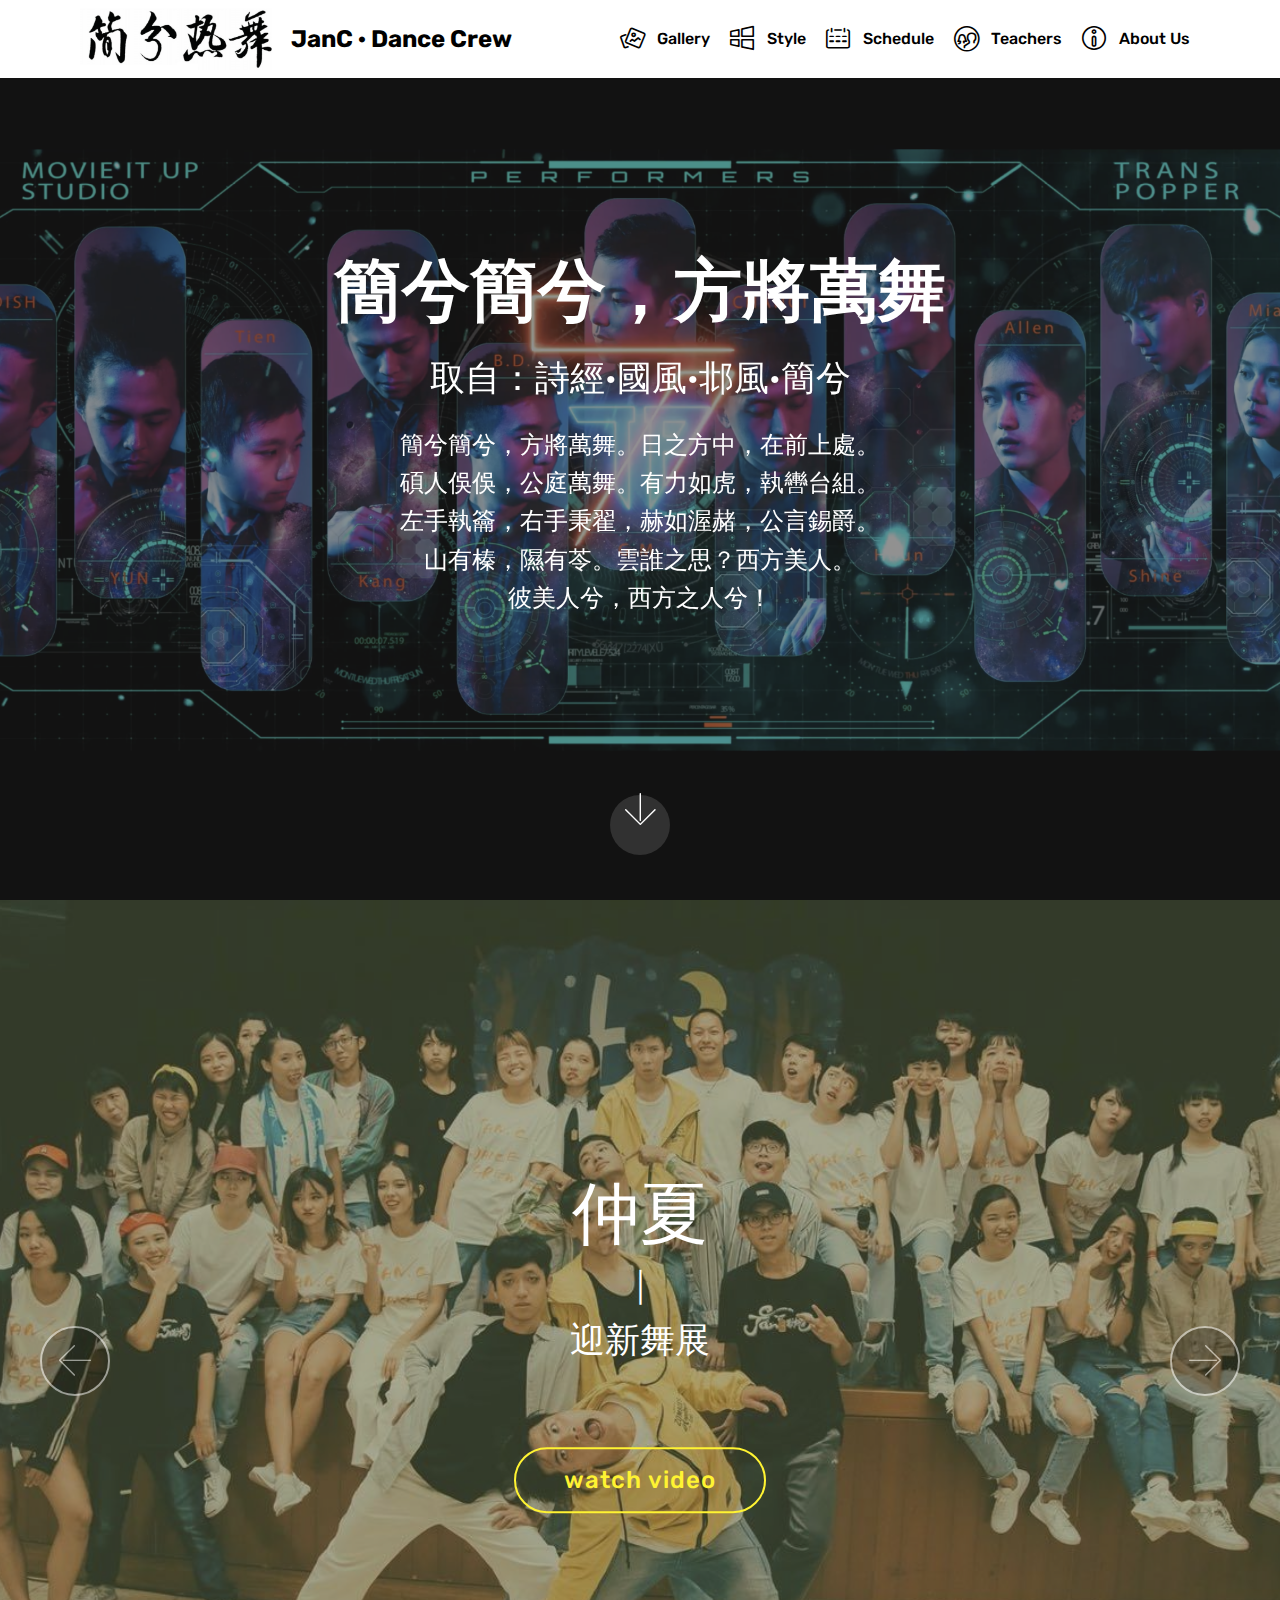
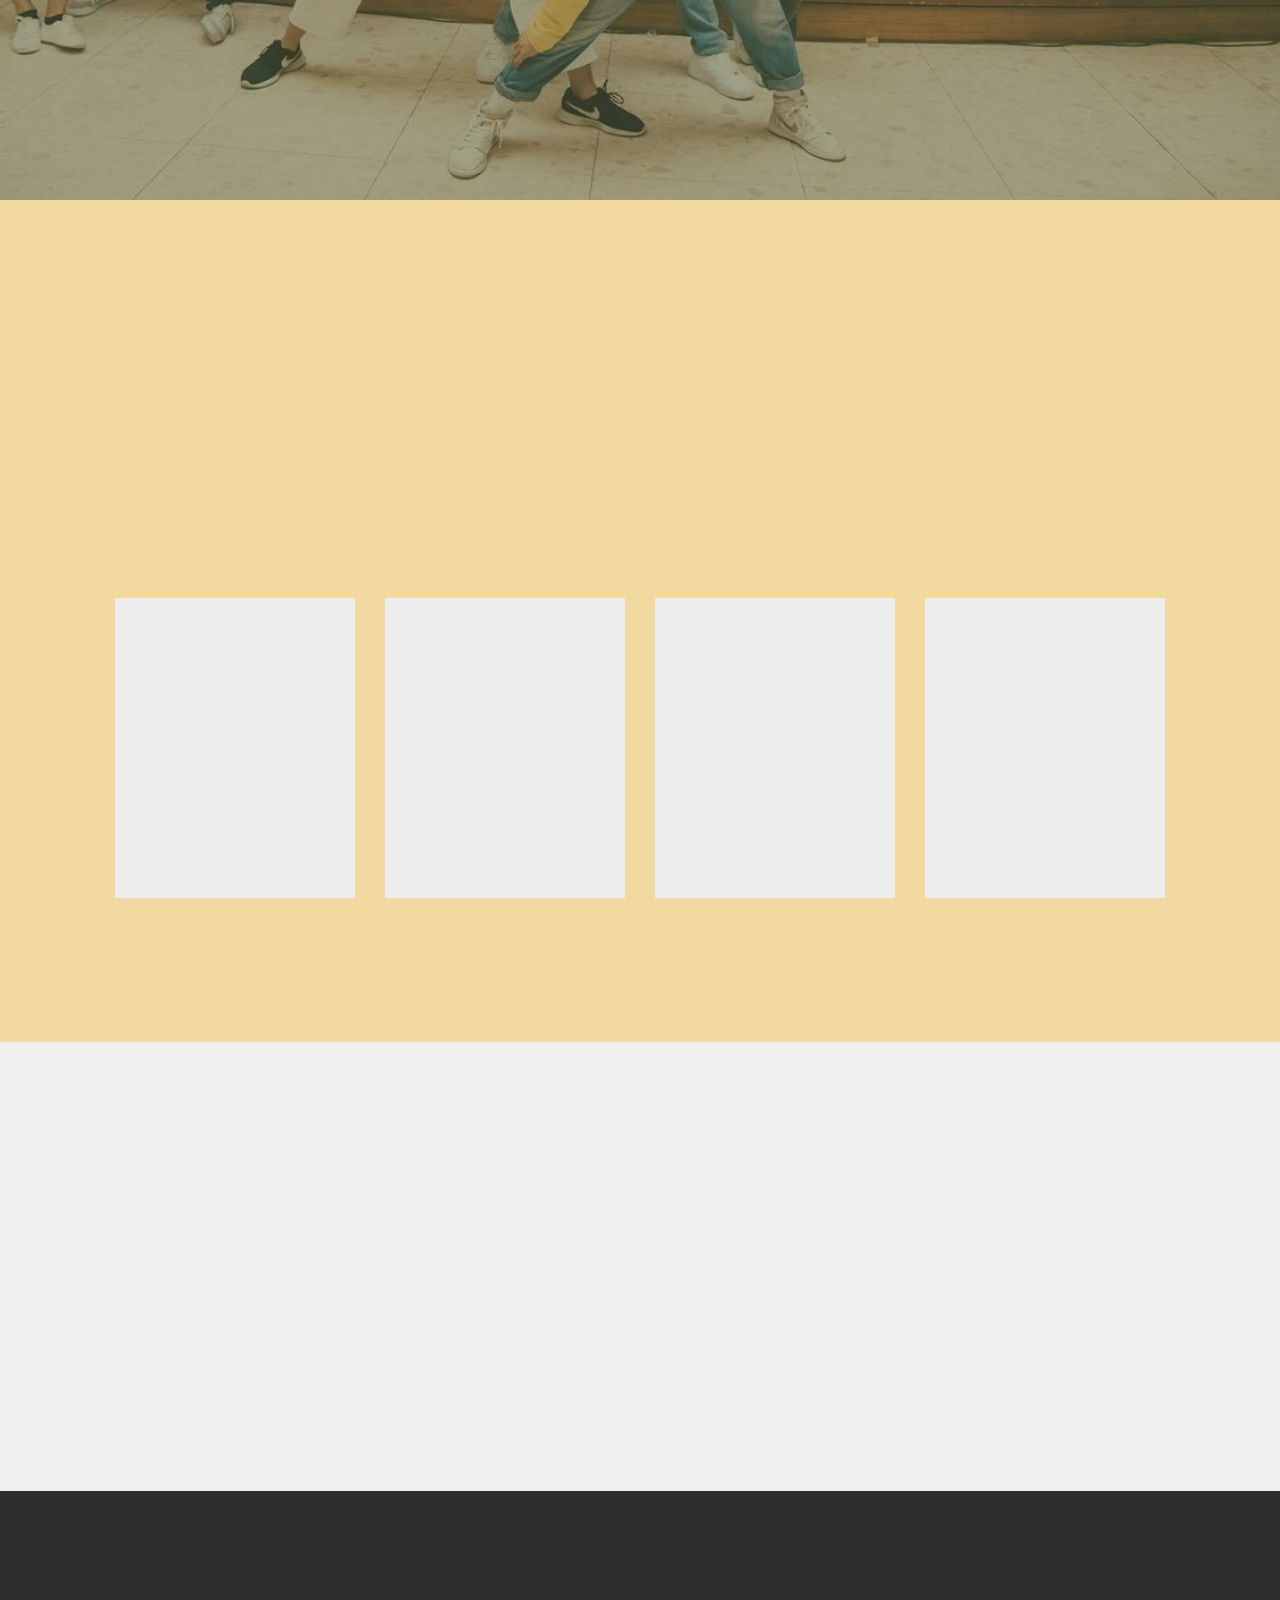
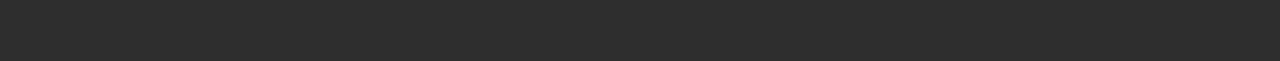
==== index.html @ eeb67216 "first commit" ====
<!DOCTYPE html>
<html >
<head>
  <!-- Site made with Mobirise Website Builder v4.5.4, https://mobirise.com -->
  <meta charset="UTF-8">
  <meta http-equiv="X-UA-Compatible" content="IE=edge">
  <meta name="generator" content="Mobirise v4.5.4, mobirise.com">
  <meta name="viewport" content="width=device-width, initial-scale=1, minimum-scale=1">
  <link rel="shortcut icon" href="assets/images/logo-640x201.png" type="image/x-icon">
  <meta name="description" content="">
  <title>JanC</title>
  <link rel="stylesheet" href="assets/web/assets/mobirise-icons-bold/mobirise-icons-bold.css">
  <link rel="stylesheet" href="assets/web/assets/mobirise-icons/mobirise-icons.css">
  <link rel="stylesheet" href="assets/tether/tether.min.css">
  <link rel="stylesheet" href="assets/bootstrap/css/bootstrap.min.css">
  <link rel="stylesheet" href="assets/bootstrap/css/bootstrap-grid.min.css">
  <link rel="stylesheet" href="assets/bootstrap/css/bootstrap-reboot.min.css">
  <link rel="stylesheet" href="assets/dropdown/css/style.css">
  <link rel="stylesheet" href="assets/animatecss/animate.min.css">
  <link rel="stylesheet" href="assets/socicon/css/styles.css">
  <link rel="stylesheet" href="assets/datatables/data-tables.bootstrap4.min.css">
  <link rel="stylesheet" href="assets/theme/css/style.css">
  <link rel="stylesheet" href="assets/mobirise/css/mbr-additional.css" type="text/css">
  
  
  
</head>
<body>
<section class="menu cid-qGSx9UhL6N" once="menu" id="menu1-h">

    

    <nav class="navbar navbar-expand beta-menu navbar-dropdown align-items-center navbar-fixed-top navbar-toggleable-sm">
        <button class="navbar-toggler navbar-toggler-right" type="button" data-toggle="collapse" data-target="#navbarSupportedContent" aria-controls="navbarSupportedContent" aria-expanded="false" aria-label="Toggle navigation">
            <div class="hamburger">
                <span></span>
                <span></span>
                <span></span>
                <span></span>
            </div>
        </button>
        <div class="menu-logo">
            <div class="navbar-brand">
                <span class="navbar-logo">
                    <a href="#top">
                         <img src="assets/images/logo-640x201.png" alt="Jan.C" title="" style="height: 3.9rem;">
                    </a>
                </span>
                <span class="navbar-caption-wrap"><a class="navbar-caption text-black display-5" href="#top">
                        JanC · Dance Crew<br></a></span>
            </div>
        </div>
        <div class="collapse navbar-collapse" id="navbarSupportedContent">
            <ul class="navbar-nav nav-dropdown nav-right" data-app-modern-menu="true"><li class="nav-item"><a class="nav-link link text-black display-4" href="index.html#slider1-x" aria-expanded="false"><span class="mbrib-image-gallery mbr-iconfont mbr-iconfont-btn"></span>Gallery</a></li><li class="nav-item"><a class="nav-link link text-black display-4" href="index.html#features15-10" aria-expanded="false"><span class="mbrib-windows mbr-iconfont mbr-iconfont-btn"></span>Style</a></li><li class="nav-item"><a class="nav-link link text-black display-4" href="index.html#table1-18" aria-expanded="false"><span class="mbrib-calendar mbr-iconfont mbr-iconfont-btn"></span>Schedule</a></li><li class="nav-item"><a class="nav-link link text-black display-4" href="teachers.html" aria-expanded="false"><span class="mbrib-users mbr-iconfont mbr-iconfont-btn"></span>Teachers</a></li><li class="nav-item"><a class="nav-link link text-black display-4" href="members.html" aria-expanded="false"><span class="mbrib-info mbr-iconfont mbr-iconfont-btn"></span>About Us</a></li></ul>
            
        </div>
    </nav>
</section>

<section class="engine"><a href="https://mobirise.co/g">create your own website for free</a></section><section class="cid-qGSx9UzHxd mbr-fullscreen mbr-parallax-background" id="header2-i">

    

    <div class="mbr-overlay" style="opacity: 0.5; background-color: rgb(35, 35, 35);"></div>

    <div class="container align-center">
        <div class="row justify-content-md-center">
            <div class="mbr-white col-md-10">
                <h1 class="mbr-section-title mbr-bold pb-3 mbr-fonts-style display-1">
                    簡兮簡兮，方將萬舞</h1>
                <h3 class="mbr-section-subtitle align-center mbr-light pb-3 mbr-fonts-style display-2">
                    取自：詩經·國風·邶風·簡兮
                </h3>
                <p class="mbr-text pb-3 mbr-fonts-style display-5">簡兮簡兮，方將萬舞。日之方中，在前上處。<br>碩人俁俁，公庭萬舞。有力如虎，執轡台組。<br>左手執籥，右手秉翟，赫如渥赭，公言錫爵。<br>山有榛，隰有苓。雲誰之思？西方美人。<br>彼美人兮，西方之人兮！<br></p>
                
            </div>
        </div>
    </div>
    <div class="mbr-arrow hidden-sm-down" aria-hidden="true">
        <a href="#next">
            <i class="mbri-down mbr-iconfont"></i>
        </a>
    </div>
</section>

<section class="carousel slide cid-qGSXh6cjdu" data-interval="false" id="slider1-x">

    

    <div class="full-screen"><div class="mbr-slider slide carousel" data-pause="true" data-keyboard="false" data-ride="carousel" data-interval="3000"><div class="carousel-inner" role="listbox"><div class="carousel-item slider-fullscreen-image active" data-bg-video-slide="false" style="background-image: url(assets/images/a-1334x794.jpg);"><div class="container container-slide"><div class="image_wrapper"><div class="mbr-overlay" style="opacity: 0.5; background-color: rgb(98, 95, 50);"></div><img src="assets/images/a-1334x794.jpg"><div class="carousel-caption justify-content-center"><div class="col-10 align-center"><h2 class="mbr-fonts-style display-1">仲夏<br></h2><p class="lead mbr-text mbr-fonts-style display-2">｜<br>迎新舞展<br><br></p><div class="mbr-section-btn" buttons="0"> <a class="btn  display-5 btn-success-outline" href="https://www.youtube.com/playlist?list=PLsWmPmrEQpia4DBI9VzVjiBJzMKwtM0xI" target="_blank">watch video</a> </div></div></div></div></div></div><div class="carousel-item slider-fullscreen-image" data-bg-video-slide="false" style="background-image: url(assets/images/b-2000x796.jpg);"><div class="container container-slide"><div class="image_wrapper"><div class="mbr-overlay" style="opacity: 0.5; background-color: rgb(98, 95, 50);"></div><img src="assets/images/b-2000x796.jpg"><div class="carousel-caption justify-content-center"><div class="col-10 align-center"><h2 class="mbr-fonts-style display-1">憶</h2><p class="lead mbr-text mbr-fonts-style display-2">｜<br>小型成發<br><br></p><div class="mbr-section-btn" buttons="0"> <a class="btn  display-5 btn-success-outline" href="https://www.youtube.com/playlist?list=PLsWmPmrEQpiZvwTFObrnfaI5uA8JgdFsV" target="_blank">watch video</a> </div></div></div></div></div></div><div class="carousel-item slider-fullscreen-image" data-bg-video-slide="false" style="background-image: url(assets/images/c-2000x886.jpg);"><div class="container container-slide"><div class="image_wrapper"><div class="mbr-overlay" style="opacity: 0.5; background-color: rgb(98, 95, 50);"></div><img src="assets/images/c-2000x886.jpg"><div class="carousel-caption justify-content-center"><div class="col-10 align-center"><h2 class="mbr-fonts-style display-1">兮臘神話</h2><p class="lead mbr-text mbr-fonts-style display-2">｜<br>大型成發<br><br></p><div class="mbr-section-btn" buttons="0"> <a class="btn  display-5 btn-success-outline" href="https://www.youtube.com/playlist?list=PLsWmPmrEQpiZ-5MeBlVZNm7ZWQtAkeoK6" target="_blank">watch video</a> </div></div></div></div></div></div><div class="carousel-item slider-fullscreen-image" data-bg-video-slide="false" style="background-image: url(assets/images/d-2-1478x1108.jpg);"><div class="container container-slide"><div class="image_wrapper"><div class="mbr-overlay" style="opacity: 0.5; background-color: rgb(98, 95, 50);"></div><img src="assets/images/d-2-1478x1108.jpg"><div class="carousel-caption justify-content-center"><div class="col-10 align-center"><h2 class="mbr-fonts-style display-1"><em>College High</em></h2><p class="lead mbr-text mbr-fonts-style display-2">｜<br>hiphop<br><br></p><div class="mbr-section-btn" buttons="0"> <a class="btn  display-5 btn-success-outline" href="https://www.youtube.com/watch?v=GiOZxPEuL0E&feature=youtu.be" target="_blank">watch video</a> </div></div></div></div></div></div><div class="carousel-item slider-fullscreen-image" data-bg-video-slide="false" style="background-image: url(assets/images/e-2000x1500.jpg);"><div class="container container-slide"><div class="image_wrapper"><div class="mbr-overlay" style="opacity: 0.5; background-color: rgb(98, 95, 50);"></div><img src="assets/images/e-2000x1500.jpg"><div class="carousel-caption justify-content-center"><div class="col-10 align-center"><h2 class="mbr-fonts-style display-1"><em>＄traight</em><br><em>To The Top</em><br></h2><p class="lead mbr-text mbr-fonts-style display-2">｜<br>北區舞展<br><br></p><div class="mbr-section-btn" buttons="0"> <a class="btn  display-5 btn-success-outline" href="https://www.youtube.com/watch?v=rG9kTJcau0E&feature=youtu.be" target="_blank">watch video</a> </div></div></div></div></div></div></div><a data-app-prevent-settings="" class="carousel-control carousel-control-prev" role="button" data-slide="prev" href="#slider1-x"><span aria-hidden="true" class="mbri-left mbr-iconfont"></span><span class="sr-only">Previous</span></a><a data-app-prevent-settings="" class="carousel-control carousel-control-next" role="button" data-slide="next" href="#slider1-x"><span aria-hidden="true" class="mbri-right mbr-iconfont"></span><span class="sr-only">Next</span></a></div></div>

</section>

<section class="features15 cid-qGTeocFWsY" id="features15-10">

    

    
    <div class="container">
        <h2 class="mbr-section-title pb-3 align-center mbr-fonts-style display-2">
            舞蹈風格
        </h2>
        <h3 class="mbr-section-subtitle display-5 align-center mbr-fonts-style">
            簡兮熱舞社包含四種不同的舞風，分別是嘻哈(HIPHOP)、拉金(LOCKING)、爵士(JAZZ)、趴拼(POPPING)
        <div><br></div><div>多 &nbsp;&nbsp;&nbsp;&nbsp;       元&nbsp;&nbsp;&nbsp;&nbsp;        舞&nbsp;&nbsp;&nbsp;&nbsp;        風&nbsp;&nbsp;&nbsp;&nbsp;        · &nbsp;&nbsp;&nbsp;&nbsp;       任&nbsp;&nbsp;&nbsp;&nbsp;        君 &nbsp;&nbsp;&nbsp;&nbsp;       挑&nbsp;&nbsp;&nbsp;&nbsp;        選</div><div><br></div><div>不管有沒有學過舞，有沒有基礎，或是想認識更多不同的人，簡兮熱舞社都歡迎你的加入。</div></h3>

        <div class="media-container-row container pt-5 mt-2">

            <div class="col-12 col-md-6 mb-4 col-lg-3">
                <div class="card flip-card p-5 align-center">
                    <div class="card-front card_cont">
                        <img src="assets/images/img-6752-2048x1152.jpg" alt="Mobirise" title="">
                    </div>
                    <div class="card_back card_cont">
                        <h4 class="card-title display-5 py-2 mbr-fonts-style"><br><br>HIPHOP</h4>
                        <p class="mbr-text mbr-fonts-style display-7"><br><a href="teachers.html#features11-1t" target="_blank" class="text-success">指導老師：小Ｐ 游政儒</a></p>
                    </div>
                </div>
            </div>

            <div class="col-12 col-md-6 mb-4 col-lg-3">
                
                <div class="card flip-card p-5 align-center">
                    <div class="card-front card_cont">
                        <img src="assets/images/img-6746-2048x1152.jpg" alt="Mobirise" title="">
                    </div>
                    <div class="card_back card_cont">
                        <h4 class="card-title py-2 mbr-fonts-style display-5"><br><br>LOCKING</h4>
                        <p class="mbr-text mbr-fonts-style display-7">
                            <br><a href="teachers.html#features11-1u" target="_blank" class="text-success">指導老師：卡布 李易俊</a></p>
                    </div>
                </div>
            </div>
            
            <div class="col-12 col-md-6 mb-4 col-lg-3">
                <div class="card flip-card p-5 align-center">
                    <div class="card-front card_cont">
                        <img src="assets/images/img-6749-2048x1152.jpg" alt="Mobirise" title="">
                    </div>
                    <div class="card_back card_cont">
                        <h4 class="card-title py-2 mbr-fonts-style display-5">
                            <br><br>JAZZ</h4>
                        <p class="mbr-text mbr-fonts-style display-7">
                            <br><a href="teachers.html#features11-1v" target="_blank" class="text-success">指導老師：小桃 Angie</a></p>
                    </div>
                </div> 
            </div>

            <div class="col-12 col-md-6 mb-4 col-lg-3">
                <div class="card flip-card p-5 align-center">
                    <div class="card-front card_cont">
                        <img src="assets/images/img-6750-2048x1152.jpg" alt="Mobirise" title="">
                    </div>
                    <div class="card_back card_cont">
                        <h4 class="card-title py-2 mbr-fonts-style display-5">
                            <br><br>POPPING</h4>
                        <p class="mbr-text mbr-fonts-style display-7"><br><a href="teachers.html#features11-1w" target="_blank" class="text-success">指導老師：ED 田一德</a></p>
                    </div>
                </div> 
            </div>
        </div>
</div></section>

<section class="section-table cid-qGTrBnm9Y8" id="table1-18">

  
  
  <div class="container container-table">
      <h2 class="mbr-section-title mbr-fonts-style align-center pb-3 display-2">團練時間</h2>
      
      <div class="table-wrapper">
        <div class="container">
          
        </div>

        <div class="container scroll">
          <table class="table" cellspacing="0">
            <thead>
              <tr class="table-heads ">
                  
                  
                  
                  
              <th class="head-item mbr-fonts-style display-7"></th><th class="head-item mbr-fonts-style display-7">
                      MON</th><th class="head-item mbr-fonts-style display-7">
                      TUE</th><th class="head-item mbr-fonts-style display-7">
                      WED</th><th class="head-item mbr-fonts-style display-7">THU</th><th class="head-item mbr-fonts-style display-7">
                      FRI</th></tr>
            </thead>

            <tbody>
              
              
              
              
            <tr> 
                
                
                
                
              <td class="body-item mbr-fonts-style display-7">12:10~13:20</td><td class="body-item mbr-fonts-style display-7">基礎律動</td><td class="body-item mbr-fonts-style display-7"></td><td class="body-item mbr-fonts-style display-7"></td><td class="body-item mbr-fonts-style display-7"></td><td class="body-item mbr-fonts-style display-7"></td></tr><tr>
                
                
                
                
              <td class="body-item mbr-fonts-style display-7">15:35~17:20</td><td class="body-item mbr-fonts-style display-7"></td><td class="body-item mbr-fonts-style display-7">Popping , Hiphop</td><td class="body-item mbr-fonts-style display-7"></td><td class="body-item mbr-fonts-style display-7"></td><td class="body-item mbr-fonts-style display-7"></td></tr><tr>
                
                
                
                
              <td class="body-item mbr-fonts-style display-7">18:00~22:00</td><td class="body-item mbr-fonts-style display-7">Jazz , Popping , Locking</td><td class="body-item mbr-fonts-style display-7"></td><td class="body-item mbr-fonts-style display-7">Hiphop</td><td class="body-item mbr-fonts-style display-7">Jazz</td><td class="body-item mbr-fonts-style display-7">Locking</td></tr></tbody>
          </table>
        </div>
        <div class="container table-info-container">
          
        </div>
      </div>
    </div>
</section>

<section once="" class="cid-qGUcOMaCti" id="footer7-21">

    

    

    <div class="container">
        <div class="media-container-row align-center mbr-white">
            <div class="row row-links">
                <ul class="foot-menu">
                    
                    
                    
                    
                    
                <li class="foot-menu-item mbr-fonts-style display-7">
                        <a class="text-white mbr-bold" href="members.html">About us</a>
                    </li><li class="foot-menu-item mbr-fonts-style display-7"><a class="text-white mbr-bold" href="teachers.html">Teachers</a></li></ul>
            </div>
            <div class="row social-row">
                <div class="social-list align-right pb-2">
                    
                    
                    
                    
                    
                    
                <div class="soc-item">
                        <a href="https://www.facebook.com/ntuejanc/" target="_blank">
                            <span class="mbr-iconfont mbr-iconfont-social socicon-facebook socicon"></span>
                        </a>
                    </div><div class="soc-item">
                        <a href="https://www.youtube.com/channel/UCv-OaPaWHmsYufA6VuzlxNg" target="_blank">
                            <span class="mbr-iconfont mbr-iconfont-social socicon-youtube socicon"></span>
                        </a>
                    </div><div class="soc-item">
                        <a href="https://www.instagram.com/explore/tags/簡兮/" target="_blank">
                            <span class="mbr-iconfont mbr-iconfont-social socicon-instagram socicon"></span>
                        </a>
                    </div></div>
            </div>
            <div class="row row-copirayt">
                <p class="mbr-text mb-0 mbr-fonts-style mbr-white align-center display-7">
                    © Copyright 2018 JanC · Dance Crew - All Rights Reserved
                </p>
            </div>
        </div>
    </div>
</section>


  <script src="assets/web/assets/jquery/jquery.min.js"></script>
  <script src="assets/popper/popper.min.js"></script>
  <script src="assets/tether/tether.min.js"></script>
  <script src="assets/bootstrap/js/bootstrap.min.js"></script>
  <script src="assets/dropdown/js/script.min.js"></script>
  <script src="assets/touchswipe/jquery.touch-swipe.min.js"></script>
  <script src="assets/viewportchecker/jquery.viewportchecker.js"></script>
  <script src="assets/ytplayer/jquery.mb.ytplayer.min.js"></script>
  <script src="assets/vimeoplayer/jquery.mb.vimeo_player.js"></script>
  <script src="assets/smoothscroll/smooth-scroll.js"></script>
  <script src="assets/bootstrapcarouselswipe/bootstrap-carousel-swipe.js"></script>
  <script src="assets/mbr-flip-card/mbr-flip-card.js"></script>
  <script src="assets/datatables/jquery.data-tables.min.js"></script>
  <script src="assets/datatables/data-tables.bootstrap4.min.js"></script>
  <script src="assets/parallax/jarallax.min.js"></script>
  <script src="assets/theme/js/script.js"></script>
  <script src="assets/slidervideo/script.js"></script>
  
  
  <input name="animation" type="hidden">
  </body>
</html>
---- assets/web/assets/mobirise-icons-bold/mobirise-icons-bold.css ----
@font-face {
  font-family: 'mobirise-icons-bold';
  src:  url('mobirise-icons-bold.eot?m1l4yr');
  src:  url('mobirise-icons-bold.eot?m1l4yr#iefix') format('embedded-opentype'),
    url('mobirise-icons-bold.ttf?m1l4yr') format('truetype'),
    url('mobirise-icons-bold.woff?m1l4yr') format('woff'),
    url('mobirise-icons-bold.svg?m1l4yr#mobirise-icons-bold') format('svg');
  font-weight: normal;
  font-style: normal;
}

[class^="mbrib-"], [class*="mbrib-"] {
  /* use !important to prevent issues with browser extensions that change fonts */
  font-family: 'mobirise-icons-bold' !important;
  speak: none;
  font-style: normal;
  font-weight: normal;
  font-variant: normal;
  text-transform: none;
  line-height: 1;

  /* Better Font Rendering =========== */
  -webkit-font-smoothing: antialiased;
  -moz-osx-font-smoothing: grayscale;
}

.mbrib-add-submenu:before {
  content: "\e900";
}
.mbrib-alert:before {
  content: "\e901";
}
.mbrib-align-center:before {
  content: "\e902";
}
.mbrib-align-justify:before {
  content: "\e903";
}
.mbrib-align-left:before {
  content: "\e904";
}
.mbrib-align-right:before {
  content: "\e905";
}
.mbrib-android:before {
  content: "\e906";
}
.mbrib-apple:before {
  content: "\e907";
}
.mbrib-arrow-down:before {
  content: "\e908";
}
.mbrib-arrow-next:before {
  content: "\e909";
}
.mbrib-arrow-prev:before {
  content: "\e90a";
}
.mbrib-arrow-up:before {
  content: "\e90b";
}
.mbrib-bold:before {
  content: "\e90c";
}
.mbrib-bookmark:before {
  content: "\e90d";
}
.mbrib-bootstrap:before {
  content: "\e90e";
}
.mbrib-briefcase:before {
  content: "\e90f";
}
.mbrib-browse:before {
  content: "\e910";
}
.mbrib-bulleted-list:before {
  content: "\e911";
}
.mbrib-calendar:before {
  content: "\e912";
}
.mbrib-camera:before {
  content: "\e913";
}
.mbrib-cart-add:before {
  content: "\e914";
}
.mbrib-cart-full:before {
  content: "\e915";
}
.mbrib-cash:before {
  content: "\e916";
}
.mbrib-change-style:before {
  content: "\e917";
}
.mbrib-chat:before {
  content: "\e918";
}
.mbrib-clock:before {
  content: "\e919";
}
.mbrib-close:before {
  content: "\e91a";
}
.mbrib-cloud:before {
  content: "\e91b";
}
.mbrib-code:before {
  content: "\e91c";
}
.mbrib-contact-form:before {
  content: "\e91d";
}
.mbrib-credit-card:before {
  content: "\e91e";
}
.mbrib-cursor-click:before {
  content: "\e91f";
}
.mbrib-cust-feedback:before {
  content: "\e920";
}
.mbrib-database:before {
  content: "\e921";
}
.mbrib-delivery:before {
  content: "\e922";
}
.mbrib-desktop:before {
  content: "\e923";
}
.mbrib-devices:before {
  content: "\e924";
}
.mbrib-down:before {
  content: "\e925";
}
.mbrib-download:before {
  content: "\e926";
}
.mbrib-drag-n-drop:before {
  content: "\e927";
}
.mbrib-drag-n-drop2:before {
  content: "\e928";
}
.mbrib-edit:before {
  content: "\e929";
}
.mbrib-edit2:before {
  content: "\e92a";
}
.mbrib-error:before {
  content: "\e92b";
}
.mbrib-extension:before {
  content: "\e92c";
}
.mbrib-features:before {
  content: "\e92d";
}
.mbrib-file:before {
  content: "\e92e";
}
.mbrib-flag:before {
  content: "\e92f";
}
.mbrib-folder:before {
  content: "\e930";
}
.mbrib-gift:before {
  content: "\e931";
}
.mbrib-github:before {
  content: "\e932";
}
.mbrib-globe-2:before {
  content: "\e933";
}
.mbrib-globe:before {
  content: "\e934";
}
.mbrib-growing-chart:before {
  content: "\e935";
}
.mbrib-hearth:before {
  content: "\e936";
}
.mbrib-help:before {
  content: "\e937";
}
.mbrib-home:before {
  content: "\e938";
}
.mbrib-hot-cup:before {
  content: "\e939";
}
.mbrib-idea:before {
  content: "\e93a";
}
.mbrib-image-gallery:before {
  content: "\e93b";
}
.mbrib-image-slider:before {
  content: "\e93c";
}
.mbrib-info:before {
  content: "\e93d";
}
.mbrib-italic:before {
  content: "\e93e";
}
.mbrib-key:before {
  content: "\e93f";
}
.mbrib-laptop:before {
  content: "\e940";
}
.mbrib-layers:before {
  content: "\e941";
}
.mbrib-left-right:before {
  content: "\e942";
}
.mbrib-left:before {
  content: "\e943";
}
.mbrib-letter:before {
  content: "\e944";
}
.mbrib-like:before {
  content: "\e945";
}
.mbrib-link:before {
  content: "\e946";
}
.mbrib-lock:before {
  content: "\e947";
}
.mbrib-login:before {
  content: "\e948";
}
.mbrib-logout:before {
  content: "\e949";
}
.mbrib-magic-stick:before {
  content: "\e94a";
}
.mbrib-map-pin:before {
  content: "\e94b";
}
.mbrib-menu:before {
  content: "\e94c";
}
.mbrib-mobile:before {
  content: "\e94d";
}
.mbrib-mobile2:before {
  content: "\e94e";
}
.mbrib-mobirise:before {
  content: "\e94f";
}
.mbrib-more-horizontal:before {
  content: "\e950";
}
.mbrib-more-vertical:before {
  content: "\e951";
}
.mbrib-music:before {
  content: "\e952";
}
.mbrib-new-file:before {
  content: "\e953";
}
.mbrib-numbered-list:before {
  content: "\e954";
}
.mbrib-opened-folder:before {
  content: "\e955";
}
.mbrib-pages:before {
  content: "\e956";
}
.mbrib-paper-plane:before {
  content: "\e957";
}
.mbrib-paperclip:before {
  content: "\e958";
}
.mbrib-photo:before {
  content: "\e959";
}
.mbrib-photos:before {
  content: "\e95a";
}
.mbrib-pin:before {
  content: "\e95b";
}
.mbrib-play:before {
  content: "\e95c";
}
.mbrib-plus:before {
  content: "\e95d";
}
.mbrib-preview:before {
  content: "\e95e";
}
.mbrib-print:before {
  content: "\e95f";
}
.mbrib-protect:before {
  content: "\e960";
}
.mbrib-question:before {
  content: "\e961";
}
.mbrib-quote-left:before {
  content: "\e962";
}
.mbrib-quote-right:before {
  content: "\e963";
}
.mbrib-redo:before {
  content: "\e964";
}
.mbrib-refresh:before {
  content: "\e965";
}
.mbrib-responsive:before {
  content: "\e966";
}
.mbrib-right:before {
  content: "\e967";
}
.mbrib-rocket:before {
  content: "\e968";
}
.mbrib-sad-face:before {
  content: "\e969";
}
.mbrib-sale:before {
  content: "\e96a";
}
.mbrib-save:before {
  content: "\e96b";
}
.mbrib-search:before {
  content: "\e96c";
}
.mbrib-setting:before {
  content: "\e96d";
}
.mbrib-setting2:before {
  content: "\e96e";
}
.mbrib-setting3:before {
  content: "\e96f";
}
.mbrib-share:before {
  content: "\e970";
}
.mbrib-shopping-bag:before {
  content: "\e971";
}
.mbrib-shopping-basket:before {
  content: "\e972";
}
.mbrib-shopping-cart:before {
  content: "\e973";
}
.mbrib-sites:before {
  content: "\e974";
}
.mbrib-smile-face:before {
  content: "\e975";
}
.mbrib-speed:before {
  content: "\e976";
}
.mbrib-star:before {
  content: "\e977";
}
.mbrib-success:before {
  content: "\e978";
}
.mbrib-sun:before {
  content: "\e979";
}
.mbrib-sun2:before {
  content: "\e97a";
}
.mbrib-tablet-vertical:before {
  content: "\e97b";
}
.mbrib-tablet:before {
  content: "\e97c";
}
.mbrib-target:before {
  content: "\e97d";
}
.mbrib-timer:before {
  content: "\e97e";
}
.mbrib-to-ftp:before {
  content: "\e97f";
}
.mbrib-to-local-drive:before {
  content: "\e980";
}
.mbrib-touch-swipe:before {
  content: "\e981";
}
.mbrib-touch:before {
  content: "\e982";
}
.mbrib-trash:before {
  content: "\e983";
}
.mbrib-underline:before {
  content: "\e984";
}
.mbrib-undo:before {
  content: "\e985";
}
.mbrib-unlink:before {
  content: "\e986";
}
.mbrib-unlock:before {
  content: "\e987";
}
.mbrib-up-down:before {
  content: "\e988";
}
.mbrib-up:before {
  content: "\e989";
}
.mbrib-update:before {
  content: "\e98a";
}
.mbrib-upload:before {
  content: "\e98b";
}
.mbrib-user:before {
  content: "\e98c";
}
.mbrib-user2:before {
  content: "\e98d";
}
.mbrib-users:before {
  content: "\e98e";
}
.mbrib-video-play:before {
  content: "\e98f";
}
.mbrib-video:before {
  content: "\e990";
}
.mbrib-watch:before {
  content: "\e991";
}
.mbrib-website-theme:before {
  content: "\e992";
}
.mbrib-wifi:before {
  content: "\e993";
}
.mbrib-windows:before {
  content: "\e994";
}
.mbrib-zoom-out:before {
  content: "\e995";
}
---- assets/web/assets/mobirise-icons/mobirise-icons.css ----
@font-face {
  font-family: 'MobiriseIcons';
  src:  url('mobirise-icons.eot?spat4u');
  src:  url('mobirise-icons.eot?spat4u#iefix') format('embedded-opentype'),
    url('mobirise-icons.ttf?spat4u') format('truetype'),
    url('mobirise-icons.woff?spat4u') format('woff'),
    url('mobirise-icons.svg?spat4u#MobiriseIcons') format('svg');
  font-weight: normal;
  font-style: normal;
}

[class^="mbri-"], [class*=" mbri-"] {
  /* use !important to prevent issues with browser extensions that change fonts */
  font-family: MobiriseIcons !important;
  speak: none;
  font-style: normal;
  font-weight: normal;
  font-variant: normal;
  text-transform: none;
  line-height: 1;

  /* Better Font Rendering =========== */
  -webkit-font-smoothing: antialiased;
  -moz-osx-font-smoothing: grayscale;
}

.mbri-add-submenu:before {
  content: "\e900";
}
.mbri-alert:before {
  content: "\e901";
}
.mbri-align-center:before {
  content: "\e902";
}
.mbri-align-justify:before {
  content: "\e903";
}
.mbri-align-left:before {
  content: "\e904";
}
.mbri-align-right:before {
  content: "\e905";
}
.mbri-android:before {
  content: "\e906";
}
.mbri-apple:before {
  content: "\e907";
}
.mbri-arrow-down:before {
  content: "\e908";
}
.mbri-arrow-next:before {
  content: "\e909";
}
.mbri-arrow-prev:before {
  content: "\e90a";
}
.mbri-arrow-up:before {
  content: "\e90b";
}
.mbri-bold:before {
  content: "\e90c";
}
.mbri-bookmark:before {
  content: "\e90d";
}
.mbri-bootstrap:before {
  content: "\e90e";
}
.mbri-briefcase:before {
  content: "\e90f";
}
.mbri-browse:before {
  content: "\e910";
}
.mbri-bulleted-list:before {
  content: "\e911";
}
.mbri-calendar:before {
  content: "\e912";
}
.mbri-camera:before {
  content: "\e913";
}
.mbri-cart-add:before {
  content: "\e914";
}
.mbri-cart-full:before {
  content: "\e915";
}
.mbri-cash:before {
  content: "\e916";
}
.mbri-change-style:before {
  content: "\e917";
}
.mbri-chat:before {
  content: "\e918";
}
.mbri-clock:before {
  content: "\e919";
}
.mbri-close:before {
  content: "\e91a";
}
.mbri-cloud:before {
  content: "\e91b";
}
.mbri-code:before {
  content: "\e91c";
}
.mbri-contact-form:before {
  content: "\e91d";
}
.mbri-credit-card:before {
  content: "\e91e";
}
.mbri-cursor-click:before {
  content: "\e91f";
}
.mbri-cust-feedback:before {
  content: "\e920";
}
.mbri-database:before {
  content: "\e921";
}
.mbri-delivery:before {
  content: "\e922";
}
.mbri-desktop:before {
  content: "\e923";
}
.mbri-devices:before {
  content: "\e924";
}
.mbri-down:before {
  content: "\e925";
}
.mbri-download:before {
  content: "\e989";
}
.mbri-drag-n-drop:before {
  content: "\e927";
}
.mbri-drag-n-drop2:before {
  content: "\e928";
}
.mbri-edit:before {
  content: "\e929";
}
.mbri-edit2:before {
  content: "\e92a";
}
.mbri-error:before {
  content: "\e92b";
}
.mbri-extension:before {
  content: "\e92c";
}
.mbri-features:before {
  content: "\e92d";
}
.mbri-file:before {
  content: "\e92e";
}
.mbri-flag:before {
  content: "\e92f";
}
.mbri-folder:before {
  content: "\e930";
}
.mbri-gift:before {
  content: "\e931";
}
.mbri-github:before {
  content: "\e932";
}
.mbri-globe:before {
  content: "\e933";
}
.mbri-globe-2:before {
  content: "\e934";
}
.mbri-growing-chart:before {
  content: "\e935";
}
.mbri-hearth:before {
  content: "\e936";
}
.mbri-help:before {
  content: "\e937";
}
.mbri-home:before {
  content: "\e938";
}
.mbri-hot-cup:before {
  content: "\e939";
}
.mbri-idea:before {
  content: "\e93a";
}
.mbri-image-gallery:before {
  content: "\e93b";
}
.mbri-image-slider:before {
  content: "\e93c";
}
.mbri-info:before {
  content: "\e93d";
}
.mbri-italic:before {
  content: "\e93e";
}
.mbri-key:before {
  content: "\e93f";
}
.mbri-laptop:before {
  content: "\e940";
}
.mbri-layers:before {
  content: "\e941";
}
.mbri-left-right:before {
  content: "\e942";
}
.mbri-left:before {
  content: "\e943";
}
.mbri-letter:before {
  content: "\e944";
}
.mbri-like:before {
  content: "\e945";
}
.mbri-link:before {
  content: "\e946";
}
.mbri-lock:before {
  content: "\e947";
}
.mbri-login:before {
  content: "\e948";
}
.mbri-logout:before {
  content: "\e949";
}
.mbri-magic-stick:before {
  content: "\e94a";
}
.mbri-map-pin:before {
  content: "\e94b";
}
.mbri-menu:before {
  content: "\e94c";
}
.mbri-mobile:before {
  content: "\e94d";
}
.mbri-mobile2:before {
  content: "\e94e";
}
.mbri-mobirise:before {
  content: "\e94f";
}
.mbri-more-horizontal:before {
  content: "\e950";
}
.mbri-more-vertical:before {
  content: "\e951";
}
.mbri-music:before {
  content: "\e952";
}
.mbri-new-file:before {
  content: "\e953";
}
.mbri-numbered-list:before {
  content: "\e954";
}
.mbri-opened-folder:before {
  content: "\e955";
}
.mbri-pages:before {
  content: "\e956";
}
.mbri-paper-plane:before {
  content: "\e957";
}
.mbri-paperclip:before {
  content: "\e958";
}
.mbri-photo:before {
  content: "\e959";
}
.mbri-photos:before {
  content: "\e95a";
}
.mbri-pin:before {
  content: "\e95b";
}
.mbri-play:before {
  content: "\e95c";
}
.mbri-plus:before {
  content: "\e95d";
}
.mbri-preview:before {
  content: "\e95e";
}
.mbri-print:before {
  content: "\e95f";
}
.mbri-protect:before {
  content: "\e960";
}
.mbri-question:before {
  content: "\e961";
}
.mbri-quote-left:before {
  content: "\e962";
}
.mbri-quote-right:before {
  content: "\e963";
}
.mbri-refresh:before {
  content: "\e964";
}
.mbri-responsive:before {
  content: "\e965";
}
.mbri-right:before {
  content: "\e966";
}
.mbri-rocket:before {
  content: "\e967";
}
.mbri-sad-face:before {
  content: "\e968";
}
.mbri-sale:before {
  content: "\e969";
}
.mbri-save:before {
  content: "\e96a";
}
.mbri-search:before {
  content: "\e96b";
}
.mbri-setting:before {
  content: "\e96c";
}
.mbri-setting2:before {
  content: "\e96d";
}
.mbri-setting3:before {
  content: "\e96e";
}
.mbri-share:before {
  content: "\e96f";
}
.mbri-shopping-bag:before {
  content: "\e970";
}
.mbri-shopping-basket:before {
  content: "\e971";
}
.mbri-shopping-cart:before {
  content: "\e972";
}
.mbri-sites:before {
  content: "\e973";
}
.mbri-smile-face:before {
  content: "\e974";
}
.mbri-speed:before {
  content: "\e975";
}
.mbri-star:before {
  content: "\e976";
}
.mbri-success:before {
  content: "\e977";
}
.mbri-sun:before {
  content: "\e978";
}
.mbri-sun2:before {
  content: "\e979";
}
.mbri-tablet:before {
  content: "\e97a";
}
.mbri-tablet-vertical:before {
  content: "\e97b";
}
.mbri-target:before {
  content: "\e97c";
}
.mbri-timer:before {
  content: "\e97d";
}
.mbri-to-ftp:before {
  content: "\e97e";
}
.mbri-to-local-drive:before {
  content: "\e97f";
}
.mbri-touch-swipe:before {
  content: "\e980";
}
.mbri-touch:before {
  content: "\e981";
}
.mbri-trash:before {
  content: "\e982";
}
.mbri-underline:before {
  content: "\e983";
}
.mbri-unlink:before {
  content: "\e984";
}
.mbri-unlock:before {
  content: "\e985";
}
.mbri-up-down:before {
  content: "\e986";
}
.mbri-up:before {
  content: "\e987";
}
.mbri-update:before {
  content: "\e988";
}
.mbri-upload:before {
 content: "\e926"; 
}
.mbri-user:before {
  content: "\e98a";
}
.mbri-user2:before {
  content: "\e98b";
}
.mbri-users:before {
  content: "\e98c";
}
.mbri-video:before {
  content: "\e98d";
}
.mbri-video-play:before {
  content: "\e98e";
}
.mbri-watch:before {
  content: "\e98f";
}
.mbri-website-theme:before {
  content: "\e990";
}
.mbri-wifi:before {
  content: "\e991";
}
.mbri-windows:before {
  content: "\e992";
}
.mbri-zoom-out:before {
  content: "\e993";
}
.mbri-redo:before {
  content: "\e994";
}
.mbri-undo:before {
  content: "\e995";
}
---- assets/dropdown/css/style.css ----
.navbar-dropdown {
  left: 0;
  padding: 0;
  position: absolute;
  right: 0;
  top: 0;
  transition: all 0.45s ease;
  z-index: 1030;
  background: #282828; }
  .navbar-dropdown .navbar-logo {
    margin-right: 0.8rem;
    transition: margin 0.3s ease-in-out;
    vertical-align: middle; }
    .navbar-dropdown .navbar-logo img {
      height: 3.125rem;
      transition: all 0.3s ease-in-out; }
    .navbar-dropdown .navbar-logo.mbr-iconfont {
      font-size: 3.125rem;
      line-height: 3.125rem; }
  .navbar-dropdown .navbar-caption {
    font-weight: 700;
    white-space: normal;
    vertical-align: -4px;
    line-height: 3.125rem !important; }
    .navbar-dropdown .navbar-caption, .navbar-dropdown .navbar-caption:hover {
      color: inherit;
      text-decoration: none; }
  .navbar-dropdown .mbr-iconfont + .navbar-caption {
    vertical-align: -1px; }
  .navbar-dropdown.navbar-fixed-top {
    position: fixed; }
  .navbar-dropdown .navbar-brand span {
    vertical-align: -4px; }
  .navbar-dropdown.bg-color.transparent {
    background: none; }
  .navbar-dropdown.navbar-short .navbar-brand {
    padding: 0.625rem 0; }
    .navbar-dropdown.navbar-short .navbar-brand span {
      vertical-align: -1px; }
  .navbar-dropdown.navbar-short .navbar-caption {
    line-height: 2.375rem !important;
    vertical-align: -2px; }
  .navbar-dropdown.navbar-short .navbar-logo {
    margin-right: 0.5rem; }
    .navbar-dropdown.navbar-short .navbar-logo img {
      height: 2.375rem; }
    .navbar-dropdown.navbar-short .navbar-logo.mbr-iconfont {
      font-size: 2.375rem;
      line-height: 2.375rem; }
  .navbar-dropdown.navbar-short .mbr-table-cell {
    height: 3.625rem; }
  .navbar-dropdown .navbar-close {
    left: 0.6875rem;
    position: fixed;
    top: 0.75rem;
    z-index: 1000; }
  .navbar-dropdown .hamburger-icon {
    content: "";
    display: inline-block;
    vertical-align: middle;
    width: 16px;
    -webkit-box-shadow: 0 -6px 0 1px #282828,0 0 0 1px #282828,0 6px 0 1px #282828;
    -moz-box-shadow: 0 -6px 0 1px #282828,0 0 0 1px #282828,0 6px 0 1px #282828;
    box-shadow: 0 -6px 0 1px #282828,0 0 0 1px #282828,0 6px 0 1px #282828; }

.dropdown-menu .dropdown-toggle[data-toggle="dropdown-submenu"]::after {
  border-bottom: 0.35em solid transparent;
  border-left: 0.35em solid;
  border-right: 0;
  border-top: 0.35em solid transparent;
  margin-left: 0.3rem; }

.dropdown-menu .dropdown-item:focus {
  outline: 0; }

.nav-dropdown {
  font-size: 0.75rem;
  font-weight: 500;
  height: auto !important; }
  .nav-dropdown .nav-btn {
    padding-left: 1rem; }
  .nav-dropdown .link {
    margin: .667em 1.667em;
    font-weight: 500;
    padding: 0;
    transition: color .2s ease-in-out; }
    .nav-dropdown .link.dropdown-toggle {
      margin-right: 2.583em; }
      .nav-dropdown .link.dropdown-toggle::after {
        margin-left: .25rem;
        border-top: 0.35em solid;
        border-right: 0.35em solid transparent;
        border-left: 0.35em solid transparent;
        border-bottom: 0; }
      .nav-dropdown .link.dropdown-toggle[aria-expanded="true"] {
        margin: 0;
        padding: 0.667em 3.263em  0.667em 1.667em; }
  .nav-dropdown .link::after,
  .nav-dropdown .dropdown-item::after {
    color: inherit; }
  .nav-dropdown .btn {
    font-size: 0.75rem;
    font-weight: 700;
    letter-spacing: 0;
    margin-bottom: 0;
    padding-left: 1.25rem;
    padding-right: 1.25rem; }
  .nav-dropdown .dropdown-menu {
    border-radius: 0;
    border: 0;
    left: 0;
    margin: 0;
    padding-bottom: 1.25rem;
    padding-top: 1.25rem;
    position: relative; }
  .nav-dropdown .dropdown-submenu {
    margin-left: 0.125rem;
    top: 0; }
  .nav-dropdown .dropdown-item {
    font-weight: 500;
    line-height: 2;
    padding: 0.3846em 4.615em 0.3846em 1.5385em;
    position: relative;
    transition: color .2s ease-in-out, background-color .2s ease-in-out; }
    .nav-dropdown .dropdown-item::after {
      margin-top: -0.3077em;
      position: absolute;
      right: 1.1538em;
      top: 50%; }
    .nav-dropdown .dropdown-item:focus, .nav-dropdown .dropdown-item:hover {
      background: none; }

@media (max-width: 767px) {
  .nav-dropdown.navbar-toggleable-sm {
    bottom: 0;
    display: none;
    left: 0;
    overflow-x: hidden;
    position: fixed;
    top: 0;
    transform: translateX(-100%);
    -ms-transform: translateX(-100%);
    -webkit-transform: translateX(-100%);
    width: 18.75rem;
    z-index: 999; } }
.nav-dropdown.navbar-toggleable-xl {
  bottom: 0;
  display: none;
  left: 0;
  overflow-x: hidden;
  position: fixed;
  top: 0;
  transform: translateX(-100%);
  -ms-transform: translateX(-100%);
  -webkit-transform: translateX(-100%);
  width: 18.75rem;
  z-index: 999; }

.nav-dropdown-sm {
  display: block !important;
  overflow-x: hidden;
  overflow: auto;
  padding-top: 3.875rem; }
  .nav-dropdown-sm::after {
    content: "";
    display: block;
    height: 3rem;
    width: 100%; }
  .nav-dropdown-sm.collapse.in ~ .navbar-close {
    display: block !important; }
  .nav-dropdown-sm.collapsing, .nav-dropdown-sm.collapse.in {
    transform: translateX(0);
    -ms-transform: translateX(0);
    -webkit-transform: translateX(0);
    transition: all 0.25s ease-out;
    -webkit-transition: all 0.25s ease-out;
    background: #282828; }
  .nav-dropdown-sm.collapsing[aria-expanded="false"] {
    transform: translateX(-100%);
    -ms-transform: translateX(-100%);
    -webkit-transform: translateX(-100%); }
  .nav-dropdown-sm .nav-item {
    display: block;
    margin-left: 0 !important;
    padding-left: 0; }
  .nav-dropdown-sm .link,
  .nav-dropdown-sm .dropdown-item {
    border-top: 1px dotted rgba(255, 255, 255, 0.1);
    font-size: 0.8125rem;
    line-height: 1.6;
    margin: 0 !important;
    padding: 0.875rem 2.4rem 0.875rem 1.5625rem !important;
    position: relative;
    white-space: normal; }
    .nav-dropdown-sm .link:focus, .nav-dropdown-sm .link:hover,
    .nav-dropdown-sm .dropdown-item:focus,
    .nav-dropdown-sm .dropdown-item:hover {
      background: rgba(0, 0, 0, 0.2) !important;
      color: #c0a375; }
  .nav-dropdown-sm .nav-btn {
    position: relative;
    padding: 1.5625rem 1.5625rem 0 1.5625rem; }
    .nav-dropdown-sm .nav-btn::before {
      border-top: 1px dotted rgba(255, 255, 255, 0.1);
      content: "";
      left: 0;
      position: absolute;
      top: 0;
      width: 100%; }
    .nav-dropdown-sm .nav-btn + .nav-btn {
      padding-top: 0.625rem; }
      .nav-dropdown-sm .nav-btn + .nav-btn::before {
        display: none; }
  .nav-dropdown-sm .btn {
    padding: 0.625rem 0; }
  .nav-dropdown-sm .dropdown-toggle[data-toggle="dropdown-submenu"]::after {
    margin-left: .25rem;
    border-top: 0.35em solid;
    border-right: 0.35em solid transparent;
    border-left: 0.35em solid transparent;
    border-bottom: 0; }
  .nav-dropdown-sm .dropdown-toggle[data-toggle="dropdown-submenu"][aria-expanded="true"]::after {
    border-top: 0;
    border-right: 0.35em solid transparent;
    border-left: 0.35em solid transparent;
    border-bottom: 0.35em solid; }
  .nav-dropdown-sm .dropdown-menu {
    margin: 0;
    padding: 0;
    position: relative;
    top: 0;
    left: 0;
    width: 100%;
    border: 0;
    float: none;
    border-radius: 0;
    background: none; }
  .nav-dropdown-sm .dropdown-submenu {
    left: 100%;
    margin-left: 0.125rem;
    margin-top: -1.25rem;
    top: 0; }

.navbar-toggleable-sm .nav-dropdown .dropdown-menu {
  position: absolute; }

.navbar-toggleable-sm .nav-dropdown .dropdown-submenu {
  left: 100%;
  margin-left: 0.125rem;
  margin-top: -1.25rem;
  top: 0; }

.navbar-toggleable-sm.opened .nav-dropdown .dropdown-menu {
  position: relative; }

.navbar-toggleable-sm.opened .nav-dropdown .dropdown-submenu {
  left: 0;
  margin-left: 00rem;
  margin-top: 0rem;
  top: 0; }

.is-builder .nav-dropdown.collapsing {
  transition: none !important; }

/*# sourceMappingURL=style.css.map */
---- assets/socicon/css/styles.css ----
@charset "UTF-8";

@font-face {
  font-family: "socicon";
  src:url("../fonts/socicon.eot");
  src:url("../fonts/socicon.eot?#iefix") format("embedded-opentype"),
    url("../fonts/socicon.woff") format("woff"),
    url("../fonts/socicon.ttf") format("truetype"),
    url("../fonts/socicon.svg#socicon") format("svg");
  font-weight: normal;
  font-style: normal;

}

[data-icon]:before {
  font-family: "socicon" !important;
  content: attr(data-icon);
  font-style: normal !important;
  font-weight: normal !important;
  font-variant: normal !important;
  text-transform: none !important;
  speak: none;
  line-height: 1;
  -webkit-font-smoothing: antialiased;
  -moz-osx-font-smoothing: grayscale;
}

[class^="socicon-"]:before,
[class*=" socicon-"]:before {
  font-family: "socicon" !important;
  font-style: normal !important;
  font-weight: normal !important;
  font-variant: normal !important;
  text-transform: none !important;
  speak: none;
  line-height: 1;
  -webkit-font-smoothing: antialiased;
  -moz-osx-font-smoothing: grayscale;
}

.socicon-modelmayhem:before {
  content: "\e000";
}
.socicon-mixcloud:before {
  content: "\e001";
}
.socicon-drupal:before {
  content: "\e002";
}
.socicon-swarm:before {
  content: "\e003";
}
.socicon-istock:before {
  content: "\e004";
}
.socicon-yammer:before {
  content: "\e005";
}
.socicon-ello:before {
  content: "\e006";
}
.socicon-stackoverflow:before {
  content: "\e007";
}
.socicon-persona:before {
  content: "\e008";
}
.socicon-triplej:before {
  content: "\e009";
}
.socicon-houzz:before {
  content: "\e00a";
}
.socicon-rss:before {
  content: "\e00b";
}
.socicon-paypal:before {
  content: "\e00c";
}
.socicon-odnoklassniki:before {
  content: "\e00d";
}
.socicon-airbnb:before {
  content: "\e00e";
}
.socicon-periscope:before {
  content: "\e00f";
}
.socicon-outlook:before {
  content: "\e010";
}
.socicon-coderwall:before {
  content: "\e011";
}
.socicon-tripadvisor:before {
  content: "\e012";
}
.socicon-appnet:before {
  content: "\e013";
}
.socicon-goodreads:before {
  content: "\e014";
}
.socicon-tripit:before {
  content: "\e015";
}
.socicon-lanyrd:before {
  content: "\e016";
}
.socicon-slideshare:before {
  content: "\e017";
}
.socicon-buffer:before {
  content: "\e018";
}
.socicon-disqus:before {
  content: "\e019";
}
.socicon-vkontakte:before {
  content: "\e01a";
}
.socicon-whatsapp:before {
  content: "\e01b";
}
.socicon-patreon:before {
  content: "\e01c";
}
.socicon-storehouse:before {
  content: "\e01d";
}
.socicon-pocket:before {
  content: "\e01e";
}
.socicon-mail:before {
  content: "\e01f";
}
.socicon-blogger:before {
  content: "\e020";
}
.socicon-technorati:before {
  content: "\e021";
}
.socicon-reddit:before {
  content: "\e022";
}
.socicon-dribbble:before {
  content: "\e023";
}
.socicon-stumbleupon:before {
  content: "\e024";
}
.socicon-digg:before {
  content: "\e025";
}
.socicon-envato:before {
  content: "\e026";
}
.socicon-behance:before {
  content: "\e027";
}
.socicon-delicious:before {
  content: "\e028";
}
.socicon-deviantart:before {
  content: "\e029";
}
.socicon-forrst:before {
  content: "\e02a";
}
.socicon-play:before {
  content: "\e02b";
}
.socicon-zerply:before {
  content: "\e02c";
}
.socicon-wikipedia:before {
  content: "\e02d";
}
.socicon-apple:before {
  content: "\e02e";
}
.socicon-flattr:before {
  content: "\e02f";
}
.socicon-github:before {
  content: "\e030";
}
.socicon-renren:before {
  content: "\e031";
}
.socicon-friendfeed:before {
  content: "\e032";
}
.socicon-newsvine:before {
  content: "\e033";
}
.socicon-identica:before {
  content: "\e034";
}
.socicon-bebo:before {
  content: "\e035";
}
.socicon-zynga:before {
  content: "\e036";
}
.socicon-steam:before {
  content: "\e037";
}
.socicon-xbox:before {
  content: "\e038";
}
.socicon-windows:before {
  content: "\e039";
}
.socicon-qq:before {
  content: "\e03a";
}
.socicon-douban:before {
  content: "\e03b";
}
.socicon-meetup:before {
  content: "\e03c";
}
.socicon-playstation:before {
  content: "\e03d";
}
.socicon-android:before {
  content: "\e03e";
}
.socicon-snapchat:before {
  content: "\e03f";
}
.socicon-twitter:before {
  content: "\e040";
}
.socicon-facebook:before {
  content: "\e041";
}
.socicon-googleplus:before {
  content: "\e042";
}
.socicon-pinterest:before {
  content: "\e043";
}
.socicon-foursquare:before {
  content: "\e044";
}
.socicon-yahoo:before {
  content: "\e045";
}
.socicon-skype:before {
  content: "\e046";
}
.socicon-yelp:before {
  content: "\e047";
}
.socicon-feedburner:before {
  content: "\e048";
}
.socicon-linkedin:before {
  content: "\e049";
}
.socicon-viadeo:before {
  content: "\e04a";
}
.socicon-xing:before {
  content: "\e04b";
}
.socicon-myspace:before {
  content: "\e04c";
}
.socicon-soundcloud:before {
  content: "\e04d";
}
.socicon-spotify:before {
  content: "\e04e";
}
.socicon-grooveshark:before {
  content: "\e04f";
}
.socicon-lastfm:before {
  content: "\e050";
}
.socicon-youtube:before {
  content: "\e051";
}
.socicon-vimeo:before {
  content: "\e052";
}
.socicon-dailymotion:before {
  content: "\e053";
}
.socicon-vine:before {
  content: "\e054";
}
.socicon-flickr:before {
  content: "\e055";
}
.socicon-500px:before {
  content: "\e056";
}
.socicon-wordpress:before {
  content: "\e058";
}
.socicon-tumblr:before {
  content: "\e059";
}
.socicon-twitch:before {
  content: "\e05a";
}
.socicon-8tracks:before {
  content: "\e05b";
}
.socicon-amazon:before {
  content: "\e05c";
}
.socicon-icq:before {
  content: "\e05d";
}
.socicon-smugmug:before {
  content: "\e05e";
}
.socicon-ravelry:before {
  content: "\e05f";
}
.socicon-weibo:before {
  content: "\e060";
}
.socicon-baidu:before {
  content: "\e061";
}
.socicon-angellist:before {
  content: "\e062";
}
.socicon-ebay:before {
  content: "\e063";
}
.socicon-imdb:before {
  content: "\e064";
}
.socicon-stayfriends:before {
  content: "\e065";
}
.socicon-residentadvisor:before {
  content: "\e066";
}
.socicon-google:before {
  content: "\e067";
}
.socicon-yandex:before {
  content: "\e068";
}
.socicon-sharethis:before {
  content: "\e069";
}
.socicon-bandcamp:before {
  content: "\e06a";
}
.socicon-itunes:before {
  content: "\e06b";
}
.socicon-deezer:before {
  content: "\e06c";
}
.socicon-telegram:before {
  content: "\e06e";
}
.socicon-openid:before {
  content: "\e06f";
}
.socicon-amplement:before {
  content: "\e070";
}
.socicon-viber:before {
  content: "\e071";
}
.socicon-zomato:before {
  content: "\e072";
}
.socicon-draugiem:before {
  content: "\e074";
}
.socicon-endomodo:before {
  content: "\e075";
}
.socicon-filmweb:before {
  content: "\e076";
}
.socicon-stackexchange:before {
  content: "\e077";
}
.socicon-wykop:before {
  content: "\e078";
}
.socicon-teamspeak:before {
  content: "\e079";
}
.socicon-teamviewer:before {
  content: "\e07a";
}
.socicon-ventrilo:before {
  content: "\e07b";
}
.socicon-younow:before {
  content: "\e07c";
}
.socicon-raidcall:before {
  content: "\e07d";
}
.socicon-mumble:before {
  content: "\e07e";
}
.socicon-medium:before {
  content: "\e06d";
}
.socicon-bebee:before {
  content: "\e07f";
}
.socicon-hitbox:before {
  content: "\e080";
}
.socicon-reverbnation:before {
  content: "\e081";
}
.socicon-formulr:before {
  content: "\e082";
}
.socicon-instagram:before {
  content: "\e057";
}
.socicon-battlenet:before {
  content: "\e083";
}
.socicon-chrome:before {
  content: "\e084";
}
.socicon-discord:before {
  content: "\e086";
}
.socicon-issuu:before {
  content: "\e087";
}
.socicon-macos:before {
  content: "\e088";
}
.socicon-firefox:before {
  content: "\e089";
}
.socicon-opera:before {
  content: "\e08d";
}
.socicon-keybase:before {
  content: "\e090";
}
.socicon-alliance:before {
  content: "\e091";
}
.socicon-livejournal:before {
  content: "\e092";
}
.socicon-googlephotos:before {
  content: "\e093";
}
.socicon-horde:before {
  content: "\e094";
}
.socicon-etsy:before {
  content: "\e095";
}
.socicon-zapier:before {
  content: "\e096";
}
.socicon-google-scholar:before {
  content: "\e097";
}
.socicon-researchgate:before {
  content: "\e098";
}
.socicon-wechat:before {
  content: "\e099";
}
.socicon-strava:before {
  content: "\e09a";
}
.socicon-line:before {
  content: "\e09b";
}
.socicon-lyft:before {
  content: "\e09c";
}
.socicon-uber:before {
  content: "\e09d";
}
.socicon-songkick:before {
  content: "\e09e";
}
.socicon-viewbug:before {
  content: "\e09f";
}
.socicon-googlegroups:before {
  content: "\e0a0";
}
.socicon-quora:before {
  content: "\e073";
}
.socicon-diablo:before {
  content: "\e085";
}
.socicon-blizzard:before {
  content: "\e0a1";
}
.socicon-hearthstone:before {
  content: "\e08b";
}
.socicon-heroes:before {
  content: "\e08a";
}
.socicon-overwatch:before {
  content: "\e08c";
}
.socicon-warcraft:before {
  content: "\e08e";
}
.socicon-starcraft:before {
  content: "\e08f";
}
.socicon-beam:before {
  content: "\e0a2";
}
.socicon-curse:before {
  content: "\e0a3";
}
.socicon-player:before {
  content: "\e0a4";
}
.socicon-streamjar:before {
  content: "\e0a5";
}
.socicon-nintendo:before {
  content: "\e0a6";
}
.socicon-hellocoton:before {
  content: "\e0a7";
}
---- assets/datatables/data-tables.bootstrap4.min.css ----
table.dataTable{clear:both;margin-top:6px !important;margin-bottom:6px !important;max-width:none !important;border-collapse:separate !important}table.dataTable td,table.dataTable th{-webkit-box-sizing:content-box;box-sizing:content-box}table.dataTable td.dataTables_empty,table.dataTable th.dataTables_empty{text-align:center}table.dataTable.nowrap th,table.dataTable.nowrap td{white-space:nowrap}div.dataTables_wrapper div.dataTables_length label{font-weight:normal;text-align:left;white-space:nowrap}div.dataTables_wrapper div.dataTables_length select{width:75px;display:inline-block}div.dataTables_wrapper div.dataTables_filter{text-align:right}div.dataTables_wrapper div.dataTables_filter label{font-weight:normal;white-space:nowrap;text-align:left}div.dataTables_wrapper div.dataTables_filter input{margin-left:0.5em;display:inline-block;width:auto}div.dataTables_wrapper div.dataTables_info{padding-top:0.85em;white-space:nowrap}div.dataTables_wrapper div.dataTables_paginate{margin:0;white-space:nowrap;text-align:right}div.dataTables_wrapper div.dataTables_paginate ul.pagination{margin:2px 0;white-space:nowrap}div.dataTables_wrapper div.dataTables_processing{position:absolute;top:50%;left:50%;width:200px;margin-left:-100px;margin-top:-26px;text-align:center;padding:1em 0}table.dataTable thead>tr>th.sorting_asc,table.dataTable thead>tr>th.sorting_desc,table.dataTable thead>tr>th.sorting,table.dataTable thead>tr>td.sorting_asc,table.dataTable thead>tr>td.sorting_desc,table.dataTable thead>tr>td.sorting{padding-right:30px}table.dataTable thead>tr>th:active,table.dataTable thead>tr>td:active{outline:none}table.dataTable thead .sorting,table.dataTable thead .sorting_asc,table.dataTable thead .sorting_desc,table.dataTable thead .sorting_asc_disabled,table.dataTable thead .sorting_desc_disabled{cursor:pointer;position:relative}table.dataTable thead .sorting:before,table.dataTable thead .sorting:after,table.dataTable thead .sorting_asc:before,table.dataTable thead .sorting_asc:after,table.dataTable thead .sorting_desc:before,table.dataTable thead .sorting_desc:after,table.dataTable thead .sorting_asc_disabled:before,table.dataTable thead .sorting_asc_disabled:after,table.dataTable thead .sorting_desc_disabled:before,table.dataTable thead .sorting_desc_disabled:after{position:absolute;bottom:0.9em;display:block;opacity:0.3}table.dataTable thead .sorting:before,table.dataTable thead .sorting_asc:before,table.dataTable thead .sorting_desc:before,table.dataTable thead .sorting_asc_disabled:before,table.dataTable thead .sorting_desc_disabled:before{right:1em;content:"\2191"}table.dataTable thead .sorting:after,table.dataTable thead .sorting_asc:after,table.dataTable thead .sorting_desc:after,table.dataTable thead .sorting_asc_disabled:after,table.dataTable thead .sorting_desc_disabled:after{right:0.5em;content:"\2193"}table.dataTable thead .sorting_asc:before,table.dataTable thead .sorting_desc:after{opacity:1}table.dataTable thead .sorting_asc_disabled:before,table.dataTable thead .sorting_desc_disabled:after{opacity:0}div.dataTables_scrollHead table.dataTable{margin-bottom:0 !important}div.dataTables_scrollBody table{border-top:none;margin-top:0 !important;margin-bottom:0 !important}div.dataTables_scrollBody table thead .sorting:after,div.dataTables_scrollBody table thead .sorting_asc:after,div.dataTables_scrollBody table thead .sorting_desc:after{display:none}div.dataTables_scrollBody table tbody tr:first-child th,div.dataTables_scrollBody table tbody tr:first-child td{border-top:none}div.dataTables_scrollFoot table{margin-top:0 !important;border-top:none}@media screen and (max-width: 767px){div.dataTables_wrapper div.dataTables_length,div.dataTables_wrapper div.dataTables_filter,div.dataTables_wrapper div.dataTables_info,div.dataTables_wrapper div.dataTables_paginate{text-align:center}}table.dataTable.table-condensed>thead>tr>th{padding-right:20px}table.dataTable.table-condensed .sorting:after,table.dataTable.table-condensed .sorting_asc:after,table.dataTable.table-condensed .sorting_desc:after{top:6px;right:6px}table.table-bordered.dataTable th,table.table-bordered.dataTable td{border-left-width:0}table.table-bordered.dataTable th:last-child,table.table-bordered.dataTable th:last-child,table.table-bordered.dataTable td:last-child,table.table-bordered.dataTable td:last-child{border-right-width:0}table.table-bordered.dataTable tbody th,table.table-bordered.dataTable tbody td{border-bottom-width:0}div.dataTables_scrollHead table.table-bordered{border-bottom-width:0}div.table-responsive>div.dataTables_wrapper>div.row{margin:0}div.table-responsive>div.dataTables_wrapper>div.row>div[class^="col-"]:first-child{padding-left:0}div.table-responsive>div.dataTables_wrapper>div.row>div[class^="col-"]:last-child{padding-right:0}
---- assets/theme/css/style.css ----
/*!
 * Mobirise v4 theme (https://mobirise.com/)
 * Copyright 2017 Mobirise
 */
section {
  background-color: #eeeeee; }

section,
.container,
.container-fluid {
  position: relative;
  word-wrap: break-word; }

a.mbr-iconfont:hover {
  text-decoration: none; }

.article .lead p, .article .lead ul, .article .lead ol, .article .lead pre, .article .lead blockquote {
  margin-bottom: 0; }

a {
  font-style: normal;
  font-weight: 400;
  cursor: pointer; }
  a, a:hover {
    text-decoration: none; }

figure {
  margin-bottom: 0; }

body {
  color: #232323; }

h1, h2, h3, h4, h5, h6,
.h1, .h2, .h3, .h4, .h5, .h6,
.display-1, .display-2, .display-3, .display-4 {
  line-height: 1;
  word-break: break-word;
  word-wrap: break-word; }

b, strong {
  font-weight: bold; }

blockquote {
  padding: 10px 0 10px 20px;
  position: relative;
  border-left: 2px solid;
  border-color: #ff3366; }

input:-webkit-autofill, input:-webkit-autofill:hover, input:-webkit-autofill:focus, input:-webkit-autofill:active {
  transition-delay: 9999s;
  transition-property: background-color, color; }

textarea[type="hidden"] {
  display: none; }

body {
  position: relative; }

section {
  background-position: 50% 50%;
  background-repeat: no-repeat;
  background-size: cover; }
  section .mbr-background-video,
  section .mbr-background-video-preview {
    position: absolute;
    bottom: 0;
    left: 0;
    right: 0;
    top: 0; }

.hidden {
  visibility: hidden; }

.mbr-z-index20 {
  z-index: 20; }

/*! Base colors */
.mbr-white {
  color: #ffffff; }

.mbr-black {
  color: #000000; }

.mbr-bg-white {
  background-color: #ffffff; }

.mbr-bg-black {
  background-color: #000000; }

/*! Text-aligns */
.align-left {
  text-align: left; }

.align-center {
  text-align: center; }

.align-right {
  text-align: right; }

@media (max-width: 767px) {
  .align-left, .align-center, .align-right, .mbr-section-btn, .mbr-section-title {
    text-align: center; } }
/*! Font-weight  */
.mbr-light {
  font-weight: 300; }

.mbr-regular {
  font-weight: 400; }

.mbr-semibold {
  font-weight: 500; }

.mbr-bold {
  font-weight: 700; }

/*! Media  */
.media-size-item {
  -webkit-flex: 1 1 auto;
  -moz-flex: 1 1 auto;
  -ms-flex: 1 1 auto;
  -o-flex: 1 1 auto;
  flex: 1 1 auto; }

.media-content {
  -webkit-flex-basis: 100%;
  flex-basis: 100%; }

.media-container-row {
  display: -ms-flexbox;
  display: -webkit-flex;
  display: flex;
  -webkit-flex-direction: row;
  -ms-flex-direction: row;
  flex-direction: row;
  -webkit-flex-wrap: wrap;
  -ms-flex-wrap: wrap;
  flex-wrap: wrap;
  -webkit-justify-content: center;
  -ms-flex-pack: center;
  justify-content: center;
  -webkit-align-content: center;
  -ms-flex-line-pack: center;
  align-content: center;
  -webkit-align-items: start;
  -ms-flex-align: start;
  align-items: start; }
  .media-container-row .media-size-item {
    width: 400px; }

.media-container-column {
  display: -ms-flexbox;
  display: -webkit-flex;
  display: flex;
  -webkit-flex-direction: column;
  -ms-flex-direction: column;
  flex-direction: column;
  -webkit-flex-wrap: wrap;
  -ms-flex-wrap: wrap;
  flex-wrap: wrap;
  -webkit-justify-content: center;
  -ms-flex-pack: center;
  justify-content: center;
  -webkit-align-content: center;
  -ms-flex-line-pack: center;
  align-content: center;
  -webkit-align-items: stretch;
  -ms-flex-align: stretch;
  align-items: stretch; }
  .media-container-column > * {
    width: 100%; }

@media (min-width: 992px) {
  .media-container-row {
    -webkit-flex-wrap: nowrap;
    -ms-flex-wrap: nowrap;
    flex-wrap: nowrap; } }
figure {
  overflow: hidden; }

figure[mbr-media-size] {
  transition: width 0.1s; }

.mbr-figure img, .mbr-figure iframe {
  display: block;
  width: 100%; }

.card {
  background-color: transparent;
  border: none; }

.card-img {
  text-align: center;
  flex-shrink: 0; }

.media {
  max-width: 100%;
  margin: 0 auto; }

.mbr-figure {
  -ms-flex-item-align: center;
  -ms-grid-row-align: center;
  -webkit-align-self: center;
  align-self: center; }

.media-container > div {
  max-width: 100%; }

.mbr-figure img, .card-img img {
  width: 100%; }

@media (max-width: 991px) {
  .media-size-item {
    width: auto !important; }

  .media {
    width: auto; }

  .mbr-figure {
    width: 100% !important; } }
/*! Buttons */
.mbr-section-btn {
  margin-left: -.25rem;
  margin-right: -.25rem;
  font-size: 0; }

nav .mbr-section-btn {
  margin-left: 0rem;
  margin-right: 0rem; }

/*! Btn icon margin */
.btn .mbr-iconfont, .btn.btn-sm .mbr-iconfont {
  cursor: pointer;
  margin-right: 0.5rem; }

.btn.btn-md .mbr-iconfont, .btn.btn-md .mbr-iconfont {
  margin-right: 0.8rem; }

.mbr-regular {
  font-weight: 400; }

.mbr-semibold {
  font-weight: 500; }

.mbr-bold {
  font-weight: 700; }

[type="submit"] {
  -webkit-appearance: none; }

/*! Full-screen */
.mbr-fullscreen .mbr-overlay {
  min-height: 100vh; }

.mbr-fullscreen {
  display: flex;
  display: -webkit-flex;
  display: -moz-flex;
  display: -ms-flex;
  display: -o-flex;
  align-items: center;
  -webkit-align-items: center;
  min-height: 100vh;
  padding-top: 3rem;
  padding-bottom: 3rem; }

/*! Map */
.map {
  height: 25rem;
  position: relative; }
  .map iframe {
    width: 100%;
    height: 100%; }

/* Form */
.form-asterisk {
  font-family: initial;
  position: absolute;
  top: -2px;
  font-weight: normal; }

/*! Scroll to top arrow */
.mbr-arrow-up {
  bottom: 25px;
  right: 90px;
  position: fixed;
  text-align: right;
  z-index: 5000;
  color: #ffffff;
  font-size: 32px;
  transform: rotate(180deg);
  -webkit-transform: rotate(180deg); }

.mbr-arrow-up a {
  background: rgba(0, 0, 0, 0.2);
  border-radius: 3px;
  color: #fff;
  display: inline-block;
  height: 60px;
  width: 60px;
  outline-style: none !important;
  position: relative;
  text-decoration: none;
  transition: all .3s ease-in-out;
  cursor: pointer;
  text-align: center; }
  .mbr-arrow-up a:hover {
    background-color: rgba(0, 0, 0, 0.4); }
  .mbr-arrow-up a i {
    line-height: 60px; }

.mbr-arrow-up-icon {
  display: block;
  color: #fff; }

.mbr-arrow-up-icon::before {
  content: "\203a";
  display: inline-block;
  font-family: serif;
  font-size: 32px;
  line-height: 1;
  font-style: normal;
  position: relative;
  top: 6px;
  left: -4px;
  -webkit-transform: rotate(-90deg);
  transform: rotate(-90deg); }

/*! Arrow Down */
.mbr-arrow {
  position: absolute;
  bottom: 45px;
  left: 50%;
  width: 60px;
  height: 60px;
  cursor: pointer;
  background-color: rgba(80, 80, 80, 0.5);
  border-radius: 50%;
  -webkit-transform: translateX(-50%);
  transform: translateX(-50%); }
  .mbr-arrow > a {
    display: inline-block;
    text-decoration: none;
    outline-style: none;
    -webkit-animation: arrowdown 1.7s ease-in-out infinite;
    animation: arrowdown 1.7s ease-in-out infinite; }
    .mbr-arrow > a > i {
      position: absolute;
      top: -2px;
      left: 15px;
      font-size: 2rem; }

@keyframes arrowdown {
  0% {
    transform: translateY(0px);
    -webkit-transform: translateY(0px); }
  50% {
    transform: translateY(-5px);
    -webkit-transform: translateY(-5px); }
  100% {
    transform: translateY(0px);
    -webkit-transform: translateY(0px); } }
@-webkit-keyframes arrowdown {
  0% {
    transform: translateY(0px);
    -webkit-transform: translateY(0px); }
  50% {
    transform: translateY(-5px);
    -webkit-transform: translateY(-5px); }
  100% {
    transform: translateY(0px);
    -webkit-transform: translateY(0px); } }
@media (max-width: 500px) {
  .mbr-arrow-up {
    left: 50%;
    right: auto;
    transform: translateX(-50%) rotate(180deg);
    -webkit-transform: translateX(-50%) rotate(180deg); } }
/*Gradients animation*/
@keyframes gradient-animation {
  from {
    background-position: 0% 100%;
    animation-timing-function: ease-in-out; }
  to {
    background-position: 100% 0%;
    animation-timing-function: ease-in-out; } }
@-webkit-keyframes gradient-animation {
  from {
    background-position: 0% 100%;
    animation-timing-function: ease-in-out; }
  to {
    background-position: 100% 0%;
    animation-timing-function: ease-in-out; } }
.bg-gradient {
  background-size: 200% 200%;
  animation: gradient-animation 5s infinite alternate;
  -webkit-animation: gradient-animation 5s infinite alternate; }

.menu .navbar-brand {
  display: -webkit-flex; }
  .menu .navbar-brand span {
    display: flex;
    display: -webkit-flex; }
  .menu .navbar-brand .navbar-caption-wrap {
    display: -webkit-flex; }
  .menu .navbar-brand .navbar-logo img {
    display: -webkit-flex; }
@media (min-width: 768px) and (max-width: 991px) {
  .menu .navbar-toggleable-sm .navbar-nav {
    display: -webkit-box;
    display: -webkit-flex;
    display: -ms-flexbox; } }
@media (min-width: 992px) {
  .menu .navbar-nav.nav-dropdown {
    display: -webkit-flex; }
  .menu .navbar-toggleable-sm .navbar-collapse {
    display: -webkit-flex !important; } }

/*# sourceMappingURL=style.css.map */
.engine {
	position: absolute;
	text-indent: -2400px;
	text-align: center;
	padding: 0;
	top: 0;
	left: -2400px;
}
---- assets/mobirise/css/mbr-additional.css ----
@import url(https://fonts.googleapis.com/css?family=Rubik:300,300i,400,400i,500,500i,700,700i,900,900i);





body {
  font-style: normal;
  line-height: 1.5;
}
.mbr-section-title {
  font-style: normal;
  line-height: 1.2;
}
.mbr-section-subtitle {
  line-height: 1.3;
}
.mbr-text {
  font-style: normal;
  line-height: 1.6;
}
.display-1 {
  font-family: 'Rubik', sans-serif;
  font-size: 4.25rem;
}
.display-1 > .mbr-iconfont {
  font-size: 6.8rem;
}
.display-2 {
  font-family: 'Rubik', sans-serif;
  font-size: 2.2rem;
}
.display-2 > .mbr-iconfont {
  font-size: 3.52rem;
}
.display-4 {
  font-family: 'Rubik', sans-serif;
  font-size: 1rem;
}
.display-4 > .mbr-iconfont {
  font-size: 1.6rem;
}
.display-5 {
  font-family: 'Rubik', sans-serif;
  font-size: 1.5rem;
}
.display-5 > .mbr-iconfont {
  font-size: 2.4rem;
}
.display-7 {
  font-family: 'Rubik', sans-serif;
  font-size: 1rem;
}
.display-7 > .mbr-iconfont {
  font-size: 1.6rem;
}
/* ---- Fluid typography for mobile devices ---- */
/* 1.4 - font scale ratio ( bootstrap == 1.42857 ) */
/* 100vw - current viewport width */
/* (48 - 20)  48 == 48rem == 768px, 20 == 20rem == 320px(minimal supported viewport) */
/* 0.65 - min scale variable, may vary */
@media (max-width: 768px) {
  .display-1 {
    font-size: 3.4rem;
    font-size: calc( 2.1374999999999997rem + (4.25 - 2.1374999999999997) * ((100vw - 20rem) / (48 - 20)));
    line-height: calc( 1.4 * (2.1374999999999997rem + (4.25 - 2.1374999999999997) * ((100vw - 20rem) / (48 - 20))));
  }
  .display-2 {
    font-size: 1.76rem;
    font-size: calc( 1.42rem + (2.2 - 1.42) * ((100vw - 20rem) / (48 - 20)));
    line-height: calc( 1.4 * (1.42rem + (2.2 - 1.42) * ((100vw - 20rem) / (48 - 20))));
  }
  .display-4 {
    font-size: 0.8rem;
    font-size: calc( 1rem + (1 - 1) * ((100vw - 20rem) / (48 - 20)));
    line-height: calc( 1.4 * (1rem + (1 - 1) * ((100vw - 20rem) / (48 - 20))));
  }
  .display-5 {
    font-size: 1.2rem;
    font-size: calc( 1.175rem + (1.5 - 1.175) * ((100vw - 20rem) / (48 - 20)));
    line-height: calc( 1.4 * (1.175rem + (1.5 - 1.175) * ((100vw - 20rem) / (48 - 20))));
  }
}
/* Buttons */
.btn {
  font-weight: 500;
  border-width: 2px;
  font-style: normal;
  letter-spacing: 1px;
  margin: .4rem .8rem;
  white-space: normal;
  -webkit-transition: all 0.3s ease-in-out;
  -moz-transition: all 0.3s ease-in-out;
  transition: all 0.3s ease-in-out;
  padding: 1rem 3rem;
  border-radius: 3px;
  display: inline-flex;
  align-items: center;
  justify-content: center;
  word-break: break-word;
}
.btn-sm {
  font-weight: 500;
  letter-spacing: 1px;
  -webkit-transition: all 0.3s ease-in-out;
  -moz-transition: all 0.3s ease-in-out;
  transition: all 0.3s ease-in-out;
  padding: 0.6rem 1.5rem;
  border-radius: 3px;
}
.btn-md {
  font-weight: 500;
  letter-spacing: 1px;
  margin: .4rem .8rem !important;
  -webkit-transition: all 0.3s ease-in-out;
  -moz-transition: all 0.3s ease-in-out;
  transition: all 0.3s ease-in-out;
  padding: 1rem 3rem;
  border-radius: 3px;
}
.btn-lg {
  font-weight: 500;
  letter-spacing: 1px;
  margin: .4rem .8rem !important;
  -webkit-transition: all 0.3s ease-in-out;
  -moz-transition: all 0.3s ease-in-out;
  transition: all 0.3s ease-in-out;
  padding: 1.2rem 3.2rem;
  border-radius: 3px;
}
.bg-primary {
  background-color: #fff000 !important;
}
.bg-success {
  background-color: #fff998 !important;
}
.bg-info {
  background-color: #82786e !important;
}
.bg-warning {
  background-color: #879a9f !important;
}
.bg-danger {
  background-color: #b1a374 !important;
}
.btn-primary,
.btn-primary:active {
  background-color: #fff000;
  border-color: #fff000;
  color: #000000;
}
.btn-primary:hover,
.btn-primary:focus,
.btn-primary.focus,
.btn-primary.active {
  color: #000000;
  background-color: #b3a800;
  border-color: #b3a800;
}
.btn-primary.disabled,
.btn-primary:disabled {
  color: #000000 !important;
  background-color: #b3a800 !important;
  border-color: #b3a800 !important;
}
.btn-secondary,
.btn-secondary:active {
  background-color: #ff3366;
  border-color: #ff3366;
  color: #ffffff;
}
.btn-secondary:hover,
.btn-secondary:focus,
.btn-secondary.focus,
.btn-secondary.active {
  color: #ffffff;
  background-color: #e50039;
  border-color: #e50039;
}
.btn-secondary.disabled,
.btn-secondary:disabled {
  color: #ffffff !important;
  background-color: #e50039 !important;
  border-color: #e50039 !important;
}
.btn-info,
.btn-info:active {
  background-color: #82786e;
  border-color: #82786e;
  color: #ffffff;
}
.btn-info:hover,
.btn-info:focus,
.btn-info.focus,
.btn-info.active {
  color: #ffffff;
  background-color: #59524b;
  border-color: #59524b;
}
.btn-info.disabled,
.btn-info:disabled {
  color: #ffffff !important;
  background-color: #59524b !important;
  border-color: #59524b !important;
}
.btn-success,
.btn-success:active {
  background-color: #fff998;
  border-color: #fff998;
  color: #988f00;
}
.btn-success:hover,
.btn-success:focus,
.btn-success.focus,
.btn-success.active {
  color: #988f00;
  background-color: #fff54c;
  border-color: #fff54c;
}
.btn-success.disabled,
.btn-success:disabled {
  color: #988f00 !important;
  background-color: #fff54c !important;
  border-color: #fff54c !important;
}
.btn-warning,
.btn-warning:active {
  background-color: #879a9f;
  border-color: #879a9f;
  color: #ffffff;
}
.btn-warning:hover,
.btn-warning:focus,
.btn-warning.focus,
.btn-warning.active {
  color: #ffffff;
  background-color: #617479;
  border-color: #617479;
}
.btn-warning.disabled,
.btn-warning:disabled {
  color: #ffffff !important;
  background-color: #617479 !important;
  border-color: #617479 !important;
}
.btn-danger,
.btn-danger:active {
  background-color: #b1a374;
  border-color: #b1a374;
  color: #ffffff;
}
.btn-danger:hover,
.btn-danger:focus,
.btn-danger.focus,
.btn-danger.active {
  color: #ffffff;
  background-color: #8b7d4e;
  border-color: #8b7d4e;
}
.btn-danger.disabled,
.btn-danger:disabled {
  color: #ffffff !important;
  background-color: #8b7d4e !important;
  border-color: #8b7d4e !important;
}
.btn-white {
  color: #333333 !important;
}
.btn-white,
.btn-white:active {
  background-color: #ffffff;
  border-color: #ffffff;
  color: #808080;
}
.btn-white:hover,
.btn-white:focus,
.btn-white.focus,
.btn-white.active {
  color: #808080;
  background-color: #d9d9d9;
  border-color: #d9d9d9;
}
.btn-white.disabled,
.btn-white:disabled {
  color: #808080 !important;
  background-color: #d9d9d9 !important;
  border-color: #d9d9d9 !important;
}
.btn-black,
.btn-black:active {
  background-color: #333333;
  border-color: #333333;
  color: #ffffff;
}
.btn-black:hover,
.btn-black:focus,
.btn-black.focus,
.btn-black.active {
  color: #ffffff;
  background-color: #0d0d0d;
  border-color: #0d0d0d;
}
.btn-black.disabled,
.btn-black:disabled {
  color: #ffffff !important;
  background-color: #0d0d0d !important;
  border-color: #0d0d0d !important;
}
.btn-primary-outline,
.btn-primary-outline:active {
  background: none;
  border-color: #999000;
  color: #999000;
}
.btn-primary-outline:hover,
.btn-primary-outline:focus,
.btn-primary-outline.focus,
.btn-primary-outline.active {
  color: #000000;
  background-color: #fff000;
  border-color: #fff000;
}
.btn-primary-outline.disabled,
.btn-primary-outline:disabled {
  color: #000000 !important;
  background-color: #fff000 !important;
  border-color: #fff000 !important;
}
.btn-secondary-outline,
.btn-secondary-outline:active {
  background: none;
  border-color: #cc0033;
  color: #cc0033;
}
.btn-secondary-outline:hover,
.btn-secondary-outline:focus,
.btn-secondary-outline.focus,
.btn-secondary-outline.active {
  color: #ffffff;
  background-color: #ff3366;
  border-color: #ff3366;
}
.btn-secondary-outline.disabled,
.btn-secondary-outline:disabled {
  color: #ffffff !important;
  background-color: #ff3366 !important;
  border-color: #ff3366 !important;
}
.btn-info-outline,
.btn-info-outline:active {
  background: none;
  border-color: #4b453f;
  color: #4b453f;
}
.btn-info-outline:hover,
.btn-info-outline:focus,
.btn-info-outline.focus,
.btn-info-outline.active {
  color: #ffffff;
  background-color: #82786e;
  border-color: #82786e;
}
.btn-info-outline.disabled,
.btn-info-outline:disabled {
  color: #ffffff !important;
  background-color: #82786e !important;
  border-color: #82786e !important;
}
.btn-success-outline,
.btn-success-outline:active {
  background: none;
  border-color: #fff332;
  color: #fff332;
}
.btn-success-outline:hover,
.btn-success-outline:focus,
.btn-success-outline.focus,
.btn-success-outline.active {
  color: #988f00;
  background-color: #fff998;
  border-color: #fff998;
}
.btn-success-outline.disabled,
.btn-success-outline:disabled {
  color: #988f00 !important;
  background-color: #fff998 !important;
  border-color: #fff998 !important;
}
.btn-warning-outline,
.btn-warning-outline:active {
  background: none;
  border-color: #55666b;
  color: #55666b;
}
.btn-warning-outline:hover,
.btn-warning-outline:focus,
.btn-warning-outline.focus,
.btn-warning-outline.active {
  color: #ffffff;
  background-color: #879a9f;
  border-color: #879a9f;
}
.btn-warning-outline.disabled,
.btn-warning-outline:disabled {
  color: #ffffff !important;
  background-color: #879a9f !important;
  border-color: #879a9f !important;
}
.btn-danger-outline,
.btn-danger-outline:active {
  background: none;
  border-color: #7a6e45;
  color: #7a6e45;
}
.btn-danger-outline:hover,
.btn-danger-outline:focus,
.btn-danger-outline.focus,
.btn-danger-outline.active {
  color: #ffffff;
  background-color: #b1a374;
  border-color: #b1a374;
}
.btn-danger-outline.disabled,
.btn-danger-outline:disabled {
  color: #ffffff !important;
  background-color: #b1a374 !important;
  border-color: #b1a374 !important;
}
.btn-black-outline,
.btn-black-outline:active {
  background: none;
  border-color: #000000;
  color: #000000;
}
.btn-black-outline:hover,
.btn-black-outline:focus,
.btn-black-outline.focus,
.btn-black-outline.active {
  color: #ffffff;
  background-color: #333333;
  border-color: #333333;
}
.btn-black-outline.disabled,
.btn-black-outline:disabled {
  color: #ffffff !important;
  background-color: #333333 !important;
  border-color: #333333 !important;
}
.btn-white-outline,
.btn-white-outline:active,
.btn-white-outline.active {
  background: none;
  border-color: #ffffff;
  color: #ffffff;
}
.btn-white-outline:hover,
.btn-white-outline:focus,
.btn-white-outline.focus {
  color: #333333;
  background-color: #ffffff;
  border-color: #ffffff;
}
.text-primary {
  color: #fff000 !important;
}
.text-secondary {
  color: #ff3366 !important;
}
.text-success {
  color: #fff998 !important;
}
.text-info {
  color: #82786e !important;
}
.text-warning {
  color: #879a9f !important;
}
.text-danger {
  color: #b1a374 !important;
}
.text-white {
  color: #ffffff !important;
}
.text-black {
  color: #000000 !important;
}
a.text-primary:hover,
a.text-primary:focus {
  color: #999000 !important;
}
a.text-secondary:hover,
a.text-secondary:focus {
  color: #cc0033 !important;
}
a.text-success:hover,
a.text-success:focus {
  color: #fff332 !important;
}
a.text-info:hover,
a.text-info:focus {
  color: #4b453f !important;
}
a.text-warning:hover,
a.text-warning:focus {
  color: #55666b !important;
}
a.text-danger:hover,
a.text-danger:focus {
  color: #7a6e45 !important;
}
a.text-white:hover,
a.text-white:focus {
  color: #b3b3b3 !important;
}
a.text-black:hover,
a.text-black:focus {
  color: #4d4d4d !important;
}
.alert-success {
  background-color: #70c770;
}
.alert-info {
  background-color: #82786e;
}
.alert-warning {
  background-color: #879a9f;
}
.alert-danger {
  background-color: #b1a374;
}
.mbr-section-btn a.btn:not(.btn-form) {
  border-radius: 100px;
}
.mbr-section-btn a.btn:not(.btn-form):hover {
  box-shadow: 0 10px 40px 0 rgba(0, 0, 0, 0.2);
}
.mbr-gallery-filter li a {
  border-radius: 100px !important;
}
.mbr-gallery-filter li.active .btn {
  background-color: #fff000;
  border-color: #fff000;
  color: #191800;
}
.mbr-gallery-filter li.active .btn:focus {
  box-shadow: none;
}
.nav-tabs .nav-link {
  border-radius: 100px !important;
}
.btn-form {
  border-radius: 0;
}
.btn-form:hover {
  cursor: pointer;
}
a,
a:hover {
  color: #fff000;
}
.mbr-plan-header.bg-primary .mbr-plan-subtitle,
.mbr-plan-header.bg-primary .mbr-plan-price-desc {
  color: #fffccc;
}
.mbr-plan-header.bg-success .mbr-plan-subtitle,
.mbr-plan-header.bg-success .mbr-plan-price-desc {
  color: #ffffff;
}
.mbr-plan-header.bg-info .mbr-plan-subtitle,
.mbr-plan-header.bg-info .mbr-plan-price-desc {
  color: #beb8b2;
}
.mbr-plan-header.bg-warning .mbr-plan-subtitle,
.mbr-plan-header.bg-warning .mbr-plan-price-desc {
  color: #ced6d8;
}
.mbr-plan-header.bg-danger .mbr-plan-subtitle,
.mbr-plan-header.bg-danger .mbr-plan-price-desc {
  color: #dfd9c6;
}
/* Scroll to top button*/
.scrollToTop_wraper {
  opacity: 0 !important;
}
#scrollToTop a i:before {
  content: '';
  position: absolute;
  height: 40%;
  top: 25%;
  background: #fff;
  width: 2px;
  left: calc(50% - 1px);
}
#scrollToTop a i:after {
  content: '';
  position: absolute;
  display: block;
  border-top: 2px solid #fff;
  border-right: 2px solid #fff;
  width: 40%;
  height: 40%;
  left: 30%;
  bottom: 30%;
  transform: rotate(135deg);
}
/* Others*/
.note-check a[data-value=Rubik] {
  font-style: normal;
}
.mbr-arrow a {
  color: #ffffff;
}
@media (max-width: 767px) {
  .mbr-arrow {
    display: none;
  }
}
.form-control-label {
  position: relative;
  cursor: pointer;
  margin-bottom: .357em;
  padding: 0;
}
.alert {
  color: #ffffff;
  border-radius: 0;
  border: 0;
  font-size: .875rem;
  line-height: 1.5;
  margin-bottom: 1.875rem;
  padding: 1.25rem;
  position: relative;
}
.alert.alert-form::after {
  background-color: inherit;
  bottom: -7px;
  content: "";
  display: block;
  height: 14px;
  left: 50%;
  margin-left: -7px;
  position: absolute;
  transform: rotate(45deg);
  width: 14px;
}
.form-control {
  background-color: #f5f5f5;
  box-shadow: none;
  color: #565656;
  font-family: 'Rubik', sans-serif;
  font-size: 1rem;
  line-height: 1.43;
  min-height: 3.5em;
  padding: 1.07em .5em;
}
.form-control > .mbr-iconfont {
  font-size: 1.6rem;
}
.form-control,
.form-control:focus {
  border: 1px solid #e8e8e8;
}
.form-active .form-control:invalid {
  border-color: red;
}
.mbr-overlay {
  background-color: #000;
  bottom: 0;
  left: 0;
  opacity: .5;
  position: absolute;
  right: 0;
  top: 0;
  z-index: 0;
}
blockquote {
  font-style: italic;
  padding: 10px 0 10px 20px;
  font-size: 1.09rem;
  position: relative;
  border-color: #fff000;
  border-width: 3px;
}
ul,
ol,
pre,
blockquote {
  margin-bottom: 2.3125rem;
}
pre {
  background: #f4f4f4;
  padding: 10px 24px;
  white-space: pre-wrap;
}
.inactive {
  -webkit-user-select: none;
  -moz-user-select: none;
  -ms-user-select: none;
  user-select: none;
  pointer-events: none;
  -webkit-user-drag: none;
  user-drag: none;
}
.mbr-section__comments .row {
  justify-content: center;
}
/* Forms */
.mbr-form .btn {
  margin: .4rem 0;
}
.mbr-form .input-group-btn a.btn {
  border-radius: 100px !important;
}
.mbr-form .input-group-btn a.btn:hover {
  box-shadow: 0 10px 40px 0 rgba(0, 0, 0, 0.2);
}
.mbr-form .input-group-btn button[type="submit"] {
  border-radius: 100px !important;
  padding: 1rem 3rem;
}
.mbr-form .input-group-btn button[type="submit"]:hover {
  box-shadow: 0 10px 40px 0 rgba(0, 0, 0, 0.2);
}
.form2 .form-control {
  border-top-left-radius: 100px;
  border-bottom-left-radius: 100px;
}
.form2 .input-group-btn a.btn {
  border-top-left-radius: 0 !important;
  border-bottom-left-radius: 0 !important;
}
.form2 .input-group-btn button[type="submit"] {
  border-top-left-radius: 0 !important;
  border-bottom-left-radius: 0 !important;
}
.form3 input[type="email"] {
  border-radius: 100px !important;
}
@media (max-width: 349px) {
  .form2 input[type="email"] {
    border-radius: 100px !important;
  }
  .form2 .input-group-btn a.btn {
    border-radius: 100px !important;
  }
  .form2 .input-group-btn button[type="submit"] {
    border-radius: 100px !important;
  }
}
@media (max-width: 767px) {
  .btn {
    font-size: .75rem !important;
  }
  .btn .mbr-iconfont {
    font-size: 1rem !important;
  }
}
/* Social block */
.btn-social {
  font-size: 20px;
  border-radius: 50%;
  padding: 0;
  width: 44px;
  height: 44px;
  line-height: 44px;
  text-align: center;
  position: relative;
  border: 2px solid #c0a375;
  border-color: #fff000;
  color: #232323;
  cursor: pointer;
}
.btn-social i {
  top: 0;
  line-height: 44px;
  width: 44px;
}
.btn-social:hover {
  color: #fff;
  background: #fff000;
}
.btn-social + .btn {
  margin-left: .1rem;
}
/* Footer */
.mbr-footer-content li::before,
.mbr-footer .mbr-contacts li::before {
  background: #fff000;
}
.mbr-footer-content li a:hover,
.mbr-footer .mbr-contacts li a:hover {
  color: #fff000;
}
.footer3 input[type="email"],
.footer4 input[type="email"] {
  border-radius: 100px !important;
}
.footer3 .input-group-btn a.btn,
.footer4 .input-group-btn a.btn {
  border-radius: 100px !important;
}
.footer3 .input-group-btn button[type="submit"],
.footer4 .input-group-btn button[type="submit"] {
  border-radius: 100px !important;
}
/* Headers*/
.header13 .form-inline input[type="email"],
.header14 .form-inline input[type="email"] {
  border-radius: 100px;
}
.header13 .form-inline input[type="text"],
.header14 .form-inline input[type="text"] {
  border-radius: 100px;
}
.header13 .form-inline input[type="tel"],
.header14 .form-inline input[type="tel"] {
  border-radius: 100px;
}
.header13 .form-inline a.btn,
.header14 .form-inline a.btn {
  border-radius: 100px;
}
.header13 .form-inline button,
.header14 .form-inline button {
  border-radius: 100px !important;
}
.offset-1 {
  margin-left: 8.33333%;
}
.offset-2 {
  margin-left: 16.66667%;
}
.offset-3 {
  margin-left: 25%;
}
.offset-4 {
  margin-left: 33.33333%;
}
.offset-5 {
  margin-left: 41.66667%;
}
.offset-6 {
  margin-left: 50%;
}
.offset-7 {
  margin-left: 58.33333%;
}
.offset-8 {
  margin-left: 66.66667%;
}
.offset-9 {
  margin-left: 75%;
}
.offset-10 {
  margin-left: 83.33333%;
}
.offset-11 {
  margin-left: 91.66667%;
}
@media (min-width: 576px) {
  .offset-sm-0 {
    margin-left: 0%;
  }
  .offset-sm-1 {
    margin-left: 8.33333%;
  }
  .offset-sm-2 {
    margin-left: 16.66667%;
  }
  .offset-sm-3 {
    margin-left: 25%;
  }
  .offset-sm-4 {
    margin-left: 33.33333%;
  }
  .offset-sm-5 {
    margin-left: 41.66667%;
  }
  .offset-sm-6 {
    margin-left: 50%;
  }
  .offset-sm-7 {
    margin-left: 58.33333%;
  }
  .offset-sm-8 {
    margin-left: 66.66667%;
  }
  .offset-sm-9 {
    margin-left: 75%;
  }
  .offset-sm-10 {
    margin-left: 83.33333%;
  }
  .offset-sm-11 {
    margin-left: 91.66667%;
  }
}
@media (min-width: 768px) {
  .offset-md-0 {
    margin-left: 0%;
  }
  .offset-md-1 {
    margin-left: 8.33333%;
  }
  .offset-md-2 {
    margin-left: 16.66667%;
  }
  .offset-md-3 {
    margin-left: 25%;
  }
  .offset-md-4 {
    margin-left: 33.33333%;
  }
  .offset-md-5 {
    margin-left: 41.66667%;
  }
  .offset-md-6 {
    margin-left: 50%;
  }
  .offset-md-7 {
    margin-left: 58.33333%;
  }
  .offset-md-8 {
    margin-left: 66.66667%;
  }
  .offset-md-9 {
    margin-left: 75%;
  }
  .offset-md-10 {
    margin-left: 83.33333%;
  }
  .offset-md-11 {
    margin-left: 91.66667%;
  }
}
@media (min-width: 992px) {
  .offset-lg-0 {
    margin-left: 0%;
  }
  .offset-lg-1 {
    margin-left: 8.33333%;
  }
  .offset-lg-2 {
    margin-left: 16.66667%;
  }
  .offset-lg-3 {
    margin-left: 25%;
  }
  .offset-lg-4 {
    margin-left: 33.33333%;
  }
  .offset-lg-5 {
    margin-left: 41.66667%;
  }
  .offset-lg-6 {
    margin-left: 50%;
  }
  .offset-lg-7 {
    margin-left: 58.33333%;
  }
  .offset-lg-8 {
    margin-left: 66.66667%;
  }
  .offset-lg-9 {
    margin-left: 75%;
  }
  .offset-lg-10 {
    margin-left: 83.33333%;
  }
  .offset-lg-11 {
    margin-left: 91.66667%;
  }
}
@media (min-width: 1200px) {
  .offset-xl-0 {
    margin-left: 0%;
  }
  .offset-xl-1 {
    margin-left: 8.33333%;
  }
  .offset-xl-2 {
    margin-left: 16.66667%;
  }
  .offset-xl-3 {
    margin-left: 25%;
  }
  .offset-xl-4 {
    margin-left: 33.33333%;
  }
  .offset-xl-5 {
    margin-left: 41.66667%;
  }
  .offset-xl-6 {
    margin-left: 50%;
  }
  .offset-xl-7 {
    margin-left: 58.33333%;
  }
  .offset-xl-8 {
    margin-left: 66.66667%;
  }
  .offset-xl-9 {
    margin-left: 75%;
  }
  .offset-xl-10 {
    margin-left: 83.33333%;
  }
  .offset-xl-11 {
    margin-left: 91.66667%;
  }
}
.navbar-toggler {
  -webkit-align-self: flex-start;
  -ms-flex-item-align: start;
  align-self: flex-start;
  padding: 0.25rem 0.75rem;
  font-size: 1.25rem;
  line-height: 1;
  background: transparent;
  border: 1px solid transparent;
  -webkit-border-radius: 0.25rem;
  border-radius: 0.25rem;
}
.navbar-toggler:focus,
.navbar-toggler:hover {
  text-decoration: none;
}
.navbar-toggler-icon {
  display: inline-block;
  width: 1.5em;
  height: 1.5em;
  vertical-align: middle;
  content: "";
  background: no-repeat center center;
  -webkit-background-size: 100% 100%;
  -o-background-size: 100% 100%;
  background-size: 100% 100%;
}
.navbar-toggler-left {
  position: absolute;
  left: 1rem;
}
.navbar-toggler-right {
  position: absolute;
  right: 1rem;
}
@media (max-width: 575px) {
  .navbar-toggleable .navbar-nav .dropdown-menu {
    position: static;
    float: none;
  }
  .navbar-toggleable > .container {
    padding-right: 0;
    padding-left: 0;
  }
}
@media (min-width: 576px) {
  .navbar-toggleable {
    -webkit-box-orient: horizontal;
    -webkit-box-direction: normal;
    -webkit-flex-direction: row;
    -ms-flex-direction: row;
    flex-direction: row;
    -webkit-flex-wrap: nowrap;
    -ms-flex-wrap: nowrap;
    flex-wrap: nowrap;
    -webkit-box-align: center;
    -webkit-align-items: center;
    -ms-flex-align: center;
    align-items: center;
  }
  .navbar-toggleable .navbar-nav {
    -webkit-box-orient: horizontal;
    -webkit-box-direction: normal;
    -webkit-flex-direction: row;
    -ms-flex-direction: row;
    flex-direction: row;
  }
  .navbar-toggleable .navbar-nav .nav-link {
    padding-right: .5rem;
    padding-left: .5rem;
  }
  .navbar-toggleable > .container {
    display: -webkit-box;
    display: -webkit-flex;
    display: -ms-flexbox;
    display: flex;
    -webkit-flex-wrap: nowrap;
    -ms-flex-wrap: nowrap;
    flex-wrap: nowrap;
    -webkit-box-align: center;
    -webkit-align-items: center;
    -ms-flex-align: center;
    align-items: center;
  }
  .navbar-toggleable .navbar-collapse {
    display: -webkit-box !important;
    display: -webkit-flex !important;
    display: -ms-flexbox !important;
    display: flex !important;
    width: 100%;
  }
  .navbar-toggleable .navbar-toggler {
    display: none;
  }
}
@media (max-width: 767px) {
  .navbar-toggleable-sm .navbar-nav .dropdown-menu {
    position: static;
    float: none;
  }
  .navbar-toggleable-sm > .container {
    padding-right: 0;
    padding-left: 0;
  }
}
@media (min-width: 768px) {
  .navbar-toggleable-sm {
    -webkit-box-orient: horizontal;
    -webkit-box-direction: normal;
    -webkit-flex-direction: row;
    -ms-flex-direction: row;
    flex-direction: row;
    -webkit-flex-wrap: nowrap;
    -ms-flex-wrap: nowrap;
    flex-wrap: nowrap;
    -webkit-box-align: center;
    -webkit-align-items: center;
    -ms-flex-align: center;
    align-items: center;
  }
  .navbar-toggleable-sm .navbar-nav {
    -webkit-box-orient: horizontal;
    -webkit-box-direction: normal;
    -webkit-flex-direction: row;
    -ms-flex-direction: row;
    flex-direction: row;
  }
  .navbar-toggleable-sm .navbar-nav .nav-link {
    padding-right: .5rem;
    padding-left: .5rem;
  }
  .navbar-toggleable-sm > .container {
    display: -webkit-box;
    display: -webkit-flex;
    display: -ms-flexbox;
    display: flex;
    -webkit-flex-wrap: nowrap;
    -ms-flex-wrap: nowrap;
    flex-wrap: nowrap;
    -webkit-box-align: center;
    -webkit-align-items: center;
    -ms-flex-align: center;
    align-items: center;
  }
  .navbar-toggleable-sm .navbar-collapse {
    display: -webkit-box !important;
    display: -webkit-flex !important;
    display: -ms-flexbox !important;
    display: flex !important;
    width: 100%;
  }
  .navbar-toggleable-sm .navbar-toggler {
    display: none;
  }
}
@media (max-width: 991px) {
  .navbar-toggleable-md .navbar-nav .dropdown-menu {
    position: static;
    float: none;
  }
  .navbar-toggleable-md > .container {
    padding-right: 0;
    padding-left: 0;
  }
}
@media (min-width: 992px) {
  .navbar-toggleable-md {
    -webkit-box-orient: horizontal;
    -webkit-box-direction: normal;
    -webkit-flex-direction: row;
    -ms-flex-direction: row;
    flex-direction: row;
    -webkit-flex-wrap: nowrap;
    -ms-flex-wrap: nowrap;
    flex-wrap: nowrap;
    -webkit-box-align: center;
    -webkit-align-items: center;
    -ms-flex-align: center;
    align-items: center;
  }
  .navbar-toggleable-md .navbar-nav {
    -webkit-box-orient: horizontal;
    -webkit-box-direction: normal;
    -webkit-flex-direction: row;
    -ms-flex-direction: row;
    flex-direction: row;
  }
  .navbar-toggleable-md .navbar-nav .nav-link {
    padding-right: .5rem;
    padding-left: .5rem;
  }
  .navbar-toggleable-md > .container {
    display: -webkit-box;
    display: -webkit-flex;
    display: -ms-flexbox;
    display: flex;
    -webkit-flex-wrap: nowrap;
    -ms-flex-wrap: nowrap;
    flex-wrap: nowrap;
    -webkit-box-align: center;
    -webkit-align-items: center;
    -ms-flex-align: center;
    align-items: center;
  }
  .navbar-toggleable-md .navbar-collapse {
    display: -webkit-box !important;
    display: -webkit-flex !important;
    display: -ms-flexbox !important;
    display: flex !important;
    width: 100%;
  }
  .navbar-toggleable-md .navbar-toggler {
    display: none;
  }
}
@media (max-width: 1199px) {
  .navbar-toggleable-lg .navbar-nav .dropdown-menu {
    position: static;
    float: none;
  }
  .navbar-toggleable-lg > .container {
    padding-right: 0;
    padding-left: 0;
  }
}
@media (min-width: 1200px) {
  .navbar-toggleable-lg {
    -webkit-box-orient: horizontal;
    -webkit-box-direction: normal;
    -webkit-flex-direction: row;
    -ms-flex-direction: row;
    flex-direction: row;
    -webkit-flex-wrap: nowrap;
    -ms-flex-wrap: nowrap;
    flex-wrap: nowrap;
    -webkit-box-align: center;
    -webkit-align-items: center;
    -ms-flex-align: center;
    align-items: center;
  }
  .navbar-toggleable-lg .navbar-nav {
    -webkit-box-orient: horizontal;
    -webkit-box-direction: normal;
    -webkit-flex-direction: row;
    -ms-flex-direction: row;
    flex-direction: row;
  }
  .navbar-toggleable-lg .navbar-nav .nav-link {
    padding-right: .5rem;
    padding-left: .5rem;
  }
  .navbar-toggleable-lg > .container {
    display: -webkit-box;
    display: -webkit-flex;
    display: -ms-flexbox;
    display: flex;
    -webkit-flex-wrap: nowrap;
    -ms-flex-wrap: nowrap;
    flex-wrap: nowrap;
    -webkit-box-align: center;
    -webkit-align-items: center;
    -ms-flex-align: center;
    align-items: center;
  }
  .navbar-toggleable-lg .navbar-collapse {
    display: -webkit-box !important;
    display: -webkit-flex !important;
    display: -ms-flexbox !important;
    display: flex !important;
    width: 100%;
  }
  .navbar-toggleable-lg .navbar-toggler {
    display: none;
  }
}
.navbar-toggleable-xl {
  -webkit-box-orient: horizontal;
  -webkit-box-direction: normal;
  -webkit-flex-direction: row;
  -ms-flex-direction: row;
  flex-direction: row;
  -webkit-flex-wrap: nowrap;
  -ms-flex-wrap: nowrap;
  flex-wrap: nowrap;
  -webkit-box-align: center;
  -webkit-align-items: center;
  -ms-flex-align: center;
  align-items: center;
}
.navbar-toggleable-xl .navbar-nav .dropdown-menu {
  position: static;
  float: none;
}
.navbar-toggleable-xl > .container {
  padding-right: 0;
  padding-left: 0;
}
.navbar-toggleable-xl .navbar-nav {
  -webkit-box-orient: horizontal;
  -webkit-box-direction: normal;
  -webkit-flex-direction: row;
  -ms-flex-direction: row;
  flex-direction: row;
}
.navbar-toggleable-xl .navbar-nav .nav-link {
  padding-right: .5rem;
  padding-left: .5rem;
}
.navbar-toggleable-xl > .container {
  display: -webkit-box;
  display: -webkit-flex;
  display: -ms-flexbox;
  display: flex;
  -webkit-flex-wrap: nowrap;
  -ms-flex-wrap: nowrap;
  flex-wrap: nowrap;
  -webkit-box-align: center;
  -webkit-align-items: center;
  -ms-flex-align: center;
  align-items: center;
}
.navbar-toggleable-xl .navbar-collapse {
  display: -webkit-box !important;
  display: -webkit-flex !important;
  display: -ms-flexbox !important;
  display: flex !important;
  width: 100%;
}
.navbar-toggleable-xl .navbar-toggler {
  display: none;
}
.card-img {
  width: auto;
}
.menu .navbar.collapsed:not(.beta-menu) {
  flex-direction: column;
}
.carousel-item.active,
.carousel-item-next,
.carousel-item-prev {
  display: -webkit-box;
  display: -webkit-flex;
  display: -ms-flexbox;
  display: flex;
}
.note-air-layout .dropup .dropdown-menu,
.note-air-layout .navbar-fixed-bottom .dropdown .dropdown-menu {
  bottom: initial !important;
}
html,
body {
  height: auto;
  min-height: 100vh;
}
.cid-qGSx9UhL6N .navbar {
  padding: .5rem 0;
  background: #ffffff;
  transition: none;
  min-height: 77px;
}
.cid-qGSx9UhL6N .navbar-dropdown.bg-color.transparent.opened {
  background: #ffffff;
}
.cid-qGSx9UhL6N a {
  font-style: normal;
}
.cid-qGSx9UhL6N .nav-item span {
  padding-right: 0.4em;
  line-height: 0.5em;
  vertical-align: text-bottom;
  position: relative;
  text-decoration: none;
}
.cid-qGSx9UhL6N .nav-item a {
  display: flex;
  align-items: center;
  justify-content: center;
  padding: 0.7rem 0 !important;
  margin: 0rem .65rem !important;
}
.cid-qGSx9UhL6N .nav-item:focus,
.cid-qGSx9UhL6N .nav-link:focus {
  outline: none;
}
.cid-qGSx9UhL6N .btn {
  padding: 0.4rem 1.5rem;
  display: inline-flex;
  align-items: center;
}
.cid-qGSx9UhL6N .btn .mbr-iconfont {
  font-size: 1.6rem;
}
.cid-qGSx9UhL6N .menu-logo {
  margin-right: auto;
}
.cid-qGSx9UhL6N .menu-logo .navbar-brand {
  display: flex;
  margin-left: 5rem;
  padding: 0;
  transition: padding .2s;
  min-height: 3.8rem;
  align-items: center;
}
.cid-qGSx9UhL6N .menu-logo .navbar-brand .navbar-caption-wrap {
  display: -webkit-flex;
  -webkit-align-items: center;
  align-items: center;
  word-break: break-word;
  min-width: 7rem;
  margin: .3rem 0;
}
.cid-qGSx9UhL6N .menu-logo .navbar-brand .navbar-caption-wrap .navbar-caption {
  line-height: 1.2rem !important;
  padding-right: 2rem;
}
.cid-qGSx9UhL6N .menu-logo .navbar-brand .navbar-logo {
  font-size: 4rem;
  transition: font-size 0.25s;
}
.cid-qGSx9UhL6N .menu-logo .navbar-brand .navbar-logo img {
  display: flex;
}
.cid-qGSx9UhL6N .menu-logo .navbar-brand .navbar-logo .mbr-iconfont {
  transition: font-size 0.25s;
}
.cid-qGSx9UhL6N .navbar-toggleable-sm .navbar-collapse {
  justify-content: flex-end;
  -webkit-justify-content: flex-end;
  padding-right: 5rem;
  width: auto;
}
.cid-qGSx9UhL6N .navbar-toggleable-sm .navbar-collapse .navbar-nav {
  flex-wrap: wrap;
  -webkit-flex-wrap: wrap;
  padding-left: 0;
}
.cid-qGSx9UhL6N .navbar-toggleable-sm .navbar-collapse .navbar-nav .nav-item {
  -webkit-align-self: center;
  align-self: center;
}
.cid-qGSx9UhL6N .navbar-toggleable-sm .navbar-collapse .navbar-buttons {
  padding-left: 0;
  padding-bottom: 0;
}
.cid-qGSx9UhL6N .dropdown .dropdown-menu {
  background: #ffffff;
  display: none;
  position: absolute;
  min-width: 5rem;
  padding-top: 1.4rem;
  padding-bottom: 1.4rem;
  text-align: left;
}
.cid-qGSx9UhL6N .dropdown .dropdown-menu .dropdown-item {
  width: auto;
  padding: 0.235em 1.5385em 0.235em 1.5385em !important;
}
.cid-qGSx9UhL6N .dropdown .dropdown-menu .dropdown-item::after {
  right: 0.5rem;
}
.cid-qGSx9UhL6N .dropdown .dropdown-menu .dropdown-submenu {
  margin: 0;
}
.cid-qGSx9UhL6N .dropdown.open > .dropdown-menu {
  display: block;
}
.cid-qGSx9UhL6N .navbar-toggleable-sm.opened:after {
  position: absolute;
  width: 100vw;
  height: 100vh;
  content: '';
  background-color: rgba(0, 0, 0, 0.1);
  left: 0;
  bottom: 0;
  transform: translateY(100%);
  -webkit-transform: translateY(100%);
  z-index: 1000;
}
.cid-qGSx9UhL6N .navbar.navbar-short {
  min-height: 60px;
  transition: all .2s;
}
.cid-qGSx9UhL6N .navbar.navbar-short .navbar-toggler-right {
  top: 20px;
}
.cid-qGSx9UhL6N .navbar.navbar-short .navbar-logo a {
  font-size: 2.5rem !important;
  line-height: 2.5rem;
  transition: font-size 0.25s;
}
.cid-qGSx9UhL6N .navbar.navbar-short .navbar-logo a .mbr-iconfont {
  font-size: 2.5rem !important;
}
.cid-qGSx9UhL6N .navbar.navbar-short .navbar-logo a img {
  height: 3rem !important;
}
.cid-qGSx9UhL6N .navbar.navbar-short .navbar-brand {
  min-height: 3rem;
}
.cid-qGSx9UhL6N button.navbar-toggler {
  width: 31px;
  height: 18px;
  cursor: pointer;
  transition: all .2s;
  top: 1.5rem;
  right: 1rem;
}
.cid-qGSx9UhL6N button.navbar-toggler:focus {
  outline: none;
}
.cid-qGSx9UhL6N button.navbar-toggler .hamburger span {
  position: absolute;
  right: 0;
  width: 30px;
  height: 2px;
  border-right: 5px;
  background-color: #232323;
}
.cid-qGSx9UhL6N button.navbar-toggler .hamburger span:nth-child(1) {
  top: 0;
  transition: all .2s;
}
.cid-qGSx9UhL6N button.navbar-toggler .hamburger span:nth-child(2) {
  top: 8px;
  transition: all .15s;
}
.cid-qGSx9UhL6N button.navbar-toggler .hamburger span:nth-child(3) {
  top: 8px;
  transition: all .15s;
}
.cid-qGSx9UhL6N button.navbar-toggler .hamburger span:nth-child(4) {
  top: 16px;
  transition: all .2s;
}
.cid-qGSx9UhL6N nav.opened .hamburger span:nth-child(1) {
  top: 8px;
  width: 0;
  opacity: 0;
  right: 50%;
  transition: all .2s;
}
.cid-qGSx9UhL6N nav.opened .hamburger span:nth-child(2) {
  -webkit-transform: rotate(45deg);
  transform: rotate(45deg);
  transition: all .25s;
}
.cid-qGSx9UhL6N nav.opened .hamburger span:nth-child(3) {
  -webkit-transform: rotate(-45deg);
  transform: rotate(-45deg);
  transition: all .25s;
}
.cid-qGSx9UhL6N nav.opened .hamburger span:nth-child(4) {
  top: 8px;
  width: 0;
  opacity: 0;
  right: 50%;
  transition: all .2s;
}
.cid-qGSx9UhL6N .collapsed.navbar-expand {
  flex-direction: column;
}
.cid-qGSx9UhL6N .collapsed .btn {
  display: flex;
}
.cid-qGSx9UhL6N .collapsed .navbar-collapse {
  display: none !important;
  padding-right: 0 !important;
}
.cid-qGSx9UhL6N .collapsed .navbar-collapse.collapsing,
.cid-qGSx9UhL6N .collapsed .navbar-collapse.show {
  display: block !important;
}
.cid-qGSx9UhL6N .collapsed .navbar-collapse.collapsing .navbar-nav,
.cid-qGSx9UhL6N .collapsed .navbar-collapse.show .navbar-nav {
  display: block;
  text-align: center;
}
.cid-qGSx9UhL6N .collapsed .navbar-collapse.collapsing .navbar-nav .nav-item,
.cid-qGSx9UhL6N .collapsed .navbar-collapse.show .navbar-nav .nav-item {
  clear: both;
}
.cid-qGSx9UhL6N .collapsed .navbar-collapse.collapsing .navbar-nav .nav-item:last-child,
.cid-qGSx9UhL6N .collapsed .navbar-collapse.show .navbar-nav .nav-item:last-child {
  margin-bottom: 1rem;
}
.cid-qGSx9UhL6N .collapsed .navbar-collapse.collapsing .navbar-buttons,
.cid-qGSx9UhL6N .collapsed .navbar-collapse.show .navbar-buttons {
  text-align: center;
}
.cid-qGSx9UhL6N .collapsed .navbar-collapse.collapsing .navbar-buttons:last-child,
.cid-qGSx9UhL6N .collapsed .navbar-collapse.show .navbar-buttons:last-child {
  margin-bottom: 1rem;
}
.cid-qGSx9UhL6N .collapsed button.navbar-toggler {
  display: block;
}
.cid-qGSx9UhL6N .collapsed .navbar-brand {
  margin-left: 1rem !important;
}
.cid-qGSx9UhL6N .collapsed .navbar-toggleable-sm {
  flex-direction: column;
  -webkit-flex-direction: column;
}
.cid-qGSx9UhL6N .collapsed .dropdown .dropdown-menu {
  width: 100%;
  text-align: center;
  position: relative;
  opacity: 0;
  display: block;
  height: 0;
  visibility: hidden;
  padding: 0;
  transition-duration: .5s;
  transition-property: opacity,padding,height;
}
.cid-qGSx9UhL6N .collapsed .dropdown.open > .dropdown-menu {
  position: relative;
  opacity: 1;
  height: auto;
  padding: 1.4rem 0;
  visibility: visible;
}
.cid-qGSx9UhL6N .collapsed .dropdown .dropdown-submenu {
  left: 0;
  text-align: center;
  width: 100%;
}
.cid-qGSx9UhL6N .collapsed .dropdown .dropdown-toggle[data-toggle="dropdown-submenu"]::after {
  margin-top: 0;
  position: inherit;
  right: 0;
  top: 50%;
  display: inline-block;
  width: 0;
  height: 0;
  margin-left: .3em;
  vertical-align: middle;
  content: "";
  border-top: .30em solid;
  border-right: .30em solid transparent;
  border-left: .30em solid transparent;
}
@media (max-width: 991px) {
  .cid-qGSx9UhL6N .navbar-expand {
    flex-direction: column;
  }
  .cid-qGSx9UhL6N img {
    height: 3.8rem !important;
  }
  .cid-qGSx9UhL6N .btn {
    display: flex;
  }
  .cid-qGSx9UhL6N button.navbar-toggler {
    display: block;
  }
  .cid-qGSx9UhL6N .navbar-brand {
    margin-left: 1rem !important;
  }
  .cid-qGSx9UhL6N .navbar-toggleable-sm {
    flex-direction: column;
    -webkit-flex-direction: column;
  }
  .cid-qGSx9UhL6N .navbar-collapse {
    display: none !important;
    padding-right: 0 !important;
  }
  .cid-qGSx9UhL6N .navbar-collapse.collapsing,
  .cid-qGSx9UhL6N .navbar-collapse.show {
    display: block !important;
  }
  .cid-qGSx9UhL6N .navbar-collapse.collapsing .navbar-nav,
  .cid-qGSx9UhL6N .navbar-collapse.show .navbar-nav {
    display: block;
    text-align: center;
  }
  .cid-qGSx9UhL6N .navbar-collapse.collapsing .navbar-nav .nav-item,
  .cid-qGSx9UhL6N .navbar-collapse.show .navbar-nav .nav-item {
    clear: both;
  }
  .cid-qGSx9UhL6N .navbar-collapse.collapsing .navbar-nav .nav-item:last-child,
  .cid-qGSx9UhL6N .navbar-collapse.show .navbar-nav .nav-item:last-child {
    margin-bottom: 1rem;
  }
  .cid-qGSx9UhL6N .navbar-collapse.collapsing .navbar-buttons,
  .cid-qGSx9UhL6N .navbar-collapse.show .navbar-buttons {
    text-align: center;
  }
  .cid-qGSx9UhL6N .navbar-collapse.collapsing .navbar-buttons:last-child,
  .cid-qGSx9UhL6N .navbar-collapse.show .navbar-buttons:last-child {
    margin-bottom: 1rem;
  }
  .cid-qGSx9UhL6N .dropdown .dropdown-menu {
    width: 100%;
    text-align: center;
    position: relative;
    opacity: 0;
    display: block;
    height: 0;
    visibility: hidden;
    padding: 0;
    transition-duration: .5s;
    transition-property: opacity,padding,height;
  }
  .cid-qGSx9UhL6N .dropdown.open > .dropdown-menu {
    position: relative;
    opacity: 1;
    height: auto;
    padding: 1.4rem 0;
    visibility: visible;
  }
  .cid-qGSx9UhL6N .dropdown .dropdown-submenu {
    left: 0;
    text-align: center;
    width: 100%;
  }
  .cid-qGSx9UhL6N .dropdown .dropdown-toggle[data-toggle="dropdown-submenu"]::after {
    margin-top: 0;
    position: inherit;
    right: 0;
    top: 50%;
    display: inline-block;
    width: 0;
    height: 0;
    margin-left: .3em;
    vertical-align: middle;
    content: "";
    border-top: .30em solid;
    border-right: .30em solid transparent;
    border-left: .30em solid transparent;
  }
}
@media (min-width: 767px) {
  .cid-qGSx9UhL6N .menu-logo {
    flex-shrink: 0;
  }
}
.cid-qGSx9UhL6N .navbar-collapse {
  flex-basis: auto;
}
.cid-qGSx9UhL6N .nav-link:hover,
.cid-qGSx9UhL6N .dropdown-item:hover {
  color: #c1c1c1 !important;
}
.cid-qGSx9UzHxd {
  background-image: url("../../../assets/images/-2018-01-16-4.48.45-2000x1250.png");
}
.cid-qGSXh6cjdu .modal-body .close {
  background: #1b1b1b;
}
.cid-qGSXh6cjdu .modal-body .close span {
  font-style: normal;
}
.cid-qGSXh6cjdu .carousel-inner > .active,
.cid-qGSXh6cjdu .carousel-inner > .next,
.cid-qGSXh6cjdu .carousel-inner > .prev {
  display: table;
}
.cid-qGSXh6cjdu .carousel-control .icon-next,
.cid-qGSXh6cjdu .carousel-control .icon-prev {
  margin-top: -18px;
  font-size: 40px;
  line-height: 27px;
}
.cid-qGSXh6cjdu .carousel-control:hover {
  background: #1b1b1b;
  color: #fff;
  opacity: 1;
}
@media (max-width: 767px) {
  .cid-qGSXh6cjdu .container .carousel-control {
    margin-bottom: 0;
  }
}
.cid-qGSXh6cjdu .boxed-slider {
  position: relative;
  padding: 93px 0;
}
.cid-qGSXh6cjdu .boxed-slider > div {
  position: relative;
}
.cid-qGSXh6cjdu .container img {
  width: 100%;
}
.cid-qGSXh6cjdu .container img + .row {
  position: absolute;
  top: 50%;
  left: 0;
  right: 0;
  -webkit-transform: translateY(-50%);
  -moz-transform: translateY(-50%);
  transform: translateY(-50%);
  z-index: 2;
}
.cid-qGSXh6cjdu .mbr-section {
  padding: 0;
  background-attachment: scroll;
}
.cid-qGSXh6cjdu .mbr-table-cell {
  padding: 0;
}
.cid-qGSXh6cjdu .container .carousel-indicators {
  margin-bottom: 3px;
}
.cid-qGSXh6cjdu .carousel-caption {
  top: 50%;
  right: 0;
  bottom: auto;
  left: 0;
  display: flex;
  align-items: center;
  -webkit-transform: translateY(-50%);
  transform: translateY(-50%);
}
.cid-qGSXh6cjdu .mbr-overlay {
  z-index: 1;
}
.cid-qGSXh6cjdu .container-slide.container {
  min-width: 100%;
  min-height: 100vh;
  padding: 0;
}
.cid-qGSXh6cjdu .carousel-item {
  background-position: 50% 50%;
  background-repeat: no-repeat;
  background-size: cover;
  -o-transition: -o-transform 0.6s ease-in-out;
  -webkit-transition: -webkit-transform 0.6s ease-in-out;
  transition: transform 0.6s ease-in-out, -webkit-transform 0.6s ease-in-out, -o-transform 0.6s ease-in-out;
  -webkit-backface-visibility: hidden;
  backface-visibility: hidden;
  -webkit-perspective: 1000px;
  perspective: 1000px;
}
@media (max-width: 576px) {
  .cid-qGSXh6cjdu .carousel-item .container {
    width: 100%;
  }
}
.cid-qGSXh6cjdu .carousel-item-next.carousel-item-left,
.cid-qGSXh6cjdu .carousel-item-prev.carousel-item-right {
  -webkit-transform: translate3d(0, 0, 0);
  transform: translate3d(0, 0, 0);
}
.cid-qGSXh6cjdu .active.carousel-item-right,
.cid-qGSXh6cjdu .carousel-item-next {
  -webkit-transform: translate3d(100%, 0, 0);
  transform: translate3d(100%, 0, 0);
}
.cid-qGSXh6cjdu .active.carousel-item-left,
.cid-qGSXh6cjdu .carousel-item-prev {
  -webkit-transform: translate3d(-100%, 0, 0);
  transform: translate3d(-100%, 0, 0);
}
.cid-qGSXh6cjdu .mbr-slider .carousel-control {
  top: 50%;
  width: 70px;
  height: 70px;
  margin-top: -1.5rem;
  font-size: 35px;
  background-color: rgba(0, 0, 0, 0.5);
  border: 2px solid #fff;
  border-radius: 50%;
  transition: all .3s;
}
.cid-qGSXh6cjdu .mbr-slider .carousel-control.carousel-control-prev {
  left: 0;
  margin-left: 2.5rem;
}
.cid-qGSXh6cjdu .mbr-slider .carousel-control.carousel-control-next {
  right: 0;
  margin-right: 2.5rem;
}
.cid-qGSXh6cjdu .mbr-slider .carousel-control .mbr-iconfont {
  font-size: 2rem;
}
@media (max-width: 767px) {
  .cid-qGSXh6cjdu .mbr-slider .carousel-control {
    top: auto;
    bottom: 1rem;
  }
}
.cid-qGSXh6cjdu .mbr-slider .carousel-indicators {
  position: absolute;
  bottom: 0;
  margin-bottom: 1.5rem !important;
}
.cid-qGSXh6cjdu .mbr-slider .carousel-indicators li {
  max-width: 20px;
  width: 20px;
  height: 20px;
  max-height: 20px;
  margin: 3px;
  background-color: rgba(0, 0, 0, 0.5);
  border: 2px solid #fff;
  border-radius: 50%;
  opacity: .5;
  transition: all .3s;
}
.cid-qGSXh6cjdu .mbr-slider .carousel-indicators li.active,
.cid-qGSXh6cjdu .mbr-slider .carousel-indicators li:hover {
  opacity: .9;
}
.cid-qGSXh6cjdu .mbr-slider .carousel-indicators li::after,
.cid-qGSXh6cjdu .mbr-slider .carousel-indicators li::before {
  content: none;
}
.cid-qGSXh6cjdu .mbr-slider .carousel-indicators.ie-fix {
  left: 50%;
  display: block;
  width: 60%;
  margin-left: -30%;
  text-align: center;
}
@media (max-width: 576px) {
  .cid-qGSXh6cjdu .mbr-slider .carousel-indicators {
    display: none !important;
  }
}
.cid-qGSXh6cjdu .mbr-slider > .container img {
  width: 100%;
}
.cid-qGSXh6cjdu .mbr-slider > .container img + .row {
  position: absolute;
  top: 50%;
  right: 0;
  left: 0;
  z-index: 2;
  -moz-transform: translateY(-50%);
  -webkit-transform: translateY(-50%);
  transform: translateY(-50%);
}
.cid-qGSXh6cjdu .mbr-slider > .container .carousel-indicators {
  margin-bottom: 3px;
}
@media (max-width: 576px) {
  .cid-qGSXh6cjdu .mbr-slider > .container .carousel-control {
    margin-bottom: 0;
  }
}
.cid-qGSXh6cjdu .mbr-slider .mbr-section {
  padding: 0;
  background-attachment: scroll;
}
.cid-qGSXh6cjdu .mbr-slider .mbr-table-cell {
  padding: 0;
}
.cid-qGSXh6cjdu .carousel-item .container.container-slide {
  position: initial;
  width: auto;
  min-height: 0;
}
.cid-qGSXh6cjdu .full-screen .slider-fullscreen-image {
  min-height: 100vh;
  background-repeat: no-repeat;
  background-position: 50% 50%;
  background-size: cover;
}
.cid-qGSXh6cjdu .full-screen .slider-fullscreen-image.active {
  display: -o-flex;
}
.cid-qGSXh6cjdu .full-screen .container {
  width: auto;
  padding-right: 0;
  padding-left: 0;
}
.cid-qGSXh6cjdu .full-screen .carousel-item .container.container-slide {
  width: 100%;
  min-height: 100vh;
  padding: 0;
}
.cid-qGSXh6cjdu .full-screen .carousel-item .container.container-slide img {
  display: none;
}
.cid-qGSXh6cjdu .mbr-background-video-preview {
  position: absolute;
  top: 0;
  right: 0;
  bottom: 0;
  left: 0;
}
.cid-qGSXh6cjdu .mbr-overlay ~ .container-slide {
  z-index: auto;
}
.cid-qGTeocFWsY {
  padding-top: 120px;
  padding-bottom: 120px;
  background-color: #f1d9a0;
}
.cid-qGTeocFWsY .mbr-section-subtitle {
  color: #767676;
  font-weight: 300;
}
.cid-qGTeocFWsY .media-container-row {
  word-wrap: break-word;
  word-break: break-word;
  align-items: stretch;
  -webkit-align-items: stretch;
}
.cid-qGTeocFWsY .card_cont {
  -o-transition: all .5s;
  -ms-transition: all .5s;
  -moz-transition: all .5s;
  -webkit-transition: all .5s;
  transition: all .5s;
  -o-backface-visibility: hidden;
  -ms-backface-visibility: hidden;
  -moz-backface-visibility: hidden;
  -webkit-backface-visibility: hidden;
  backface-visibility: hidden;
  position: absolute;
  top: 0px;
  left: 0px;
  text-align: center;
  background-color: #eee;
}
.cid-qGTeocFWsY .card-front {
  z-index: 2;
  padding: 0;
  width: 100%;
  height: 100%;
  overflow: hidden;
}
.cid-qGTeocFWsY .card-front img {
  min-height: 100%;
  min-width: 100%;
  width: auto;
  max-width: 600px;
}
.cid-qGTeocFWsY .card_back {
  width: 100%;
  height: 100%;
  padding: 30px 30px;
  color: #ffffff;
  background-color: #c18730;
  z-index: 1;
  margin: 0;
  text-align: center;
  overflow: hidden;
  -o-transform: rotateY(-180deg);
  -ms-transform: rotateY(-180deg);
  -moz-transform: rotateY(-180deg);
  -webkit-transform: rotateY(-180deg);
  transform: rotateY(-180deg);
}
.cid-qGTeocFWsY .card {
  min-height: 300px;
}
.cid-qGTeocFWsY .card:hover .card-front {
  z-index: 1;
  -o-transform: rotateY(180deg);
  -ms-transform: rotateY(180deg);
  -moz-transform: rotateY(180deg);
  -webkit-transform: rotateY(180deg);
  transform: rotateY(180deg);
}
.cid-qGTeocFWsY .card:hover .card_back {
  z-index: 2;
  -o-transform: rotateY(0deg);
  -ms-transform: rotateY(0deg);
  -moz-transform: rotateY(0deg);
  -webkit-transform: rotateY(0deg);
  transform: rotateY(0deg);
}
.cid-qGTeocFWsY .builderCard .card_back {
  border-bottom-left-radius: 100px;
}
.cid-qGTeocFWsY .builderCard .card_cont {
  -o-backface-visibility: hidden;
  -ms-backface-visibility: hidd;
  -moz-backface-visibility: visible;
  -webkit-backface-visibility: visible;
  backface-visibility: visible;
}
.cid-qGTrBnm9Y8 {
  padding-top: 90px;
  padding-bottom: 90px;
  background-color: #efefef;
}
.cid-qGTrBnm9Y8 .mbr-section-subtitle {
  color: #767676;
}
.cid-qGTrBnm9Y8 .container-table {
  margin: 0 auto;
}
.cid-qGTrBnm9Y8 .scroll {
  overflow-x: auto;
  padding: 0;
}
.cid-qGTrBnm9Y8 .dataTables_wrapper {
  display: block;
}
.cid-qGTrBnm9Y8 .dataTables_wrapper .search {
  margin-bottom: .5rem;
}
.cid-qGTrBnm9Y8 .dataTables_wrapper .table {
  overflow-x: auto;
}
.cid-qGTrBnm9Y8 table {
  width: 100% !important;
  margin-top: 6px;
  border: 1px solid #c4bc3b;
  margin-bottom: 0;
}
.cid-qGTrBnm9Y8 table th {
  border-top: none;
  transition: all .2s;
  border-bottom: none;
}
.cid-qGTrBnm9Y8 table th:hover {
  background: #c4bc3b;
  color: #000000;
}
.cid-qGTrBnm9Y8 table td {
  border-top: 1px solid #c4bc3b;
}
.cid-qGTrBnm9Y8 table.table {
  background: #f9f295;
}
.cid-qGTrBnm9Y8 .dataTables_filter {
  text-align: right;
  margin-bottom: .5rem;
}
.cid-qGTrBnm9Y8 .dataTables_filter label {
  display: inline;
  white-space: normal !important;
}
.cid-qGTrBnm9Y8 .dataTables_filter input {
  display: inline;
  width: auto;
  margin-left: .5rem;
  border-radius: 100px;
  padding-left: 1rem;
}
.cid-qGTrBnm9Y8 .dataTables_info {
  padding-bottom: 1rem;
  padding-top: 1rem;
  white-space: normal !important;
}
@media (max-width: 992px) {
  .cid-qGTrBnm9Y8 .dataTables_filter {
    text-align: center;
  }
}
@media (max-width: 350px) {
  .cid-qGTrBnm9Y8 .dataTables_filter {
    text-align: center;
  }
  .cid-qGTrBnm9Y8 .dataTables_filter input {
    width: 100% !important;
    margin-left: 0 !important;
  }
}
.cid-qGTrBnm9Y8 .head-item {
  text-align: center;
}
.cid-qGTrBnm9Y8 .body-item {
  text-align: center;
}
.cid-qGUcOMaCti {
  padding-top: 30px;
  padding-bottom: 30px;
  background-color: #2e2e2e;
}
.cid-qGUcOMaCti .row-links {
  width: 100%;
  justify-content: center;
}
.cid-qGUcOMaCti .social-row {
  width: 100%;
  justify-content: center;
}
.cid-qGUcOMaCti .media-container-row {
  flex-direction: column;
  justify-content: center;
  align-items: center;
}
.cid-qGUcOMaCti .media-container-row .foot-menu {
  list-style: none;
  display: flex;
  justify-content: center;
  flex-wrap: wrap;
  padding: 0;
  margin-bottom: 0;
}
.cid-qGUcOMaCti .media-container-row .foot-menu li {
  padding: 0 1rem 1rem 1rem;
}
.cid-qGUcOMaCti .media-container-row .foot-menu li p {
  margin: 0;
}
.cid-qGUcOMaCti .media-container-row .social-list {
  padding-left: 0;
  margin-bottom: 0;
  list-style: none;
  display: flex;
  flex-wrap: wrap;
  justify-content: flex-end;
  -webkit-justify-content: flex-end;
}
.cid-qGUcOMaCti .media-container-row .social-list .mbr-iconfont-social {
  font-size: 1.5rem;
  color: #ffffff;
}
.cid-qGUcOMaCti .media-container-row .social-list .soc-item {
  margin: 0 .5rem;
}
.cid-qGUcOMaCti .media-container-row .social-list a {
  margin: 0;
  opacity: .5;
  -webkit-transition: .2s linear;
  transition: .2s linear;
}
.cid-qGUcOMaCti .media-container-row .social-list a:hover {
  opacity: 1;
}
@media (max-width: 767px) {
  .cid-qGUcOMaCti .media-container-row .social-list {
    justify-content: center;
    -webkit-justify-content: center;
  }
}
.cid-qGUcOMaCti .media-container-row .row-copirayt {
  word-break: break-word;
  width: 100%;
}
.cid-qGUcOMaCti .media-container-row .row-copirayt p {
  width: 100%;
}
.cid-qGTOHb4MXZ .navbar {
  background: #edebc9;
  transition: none;
  min-height: 77px;
  padding: .5rem 0;
}
.cid-qGTOHb4MXZ .navbar-dropdown.bg-color.transparent.opened {
  background: #edebc9;
}
.cid-qGTOHb4MXZ a {
  font-style: normal;
}
.cid-qGTOHb4MXZ .nav-item span {
  padding-right: 0.4em;
  line-height: 0.5em;
  vertical-align: text-bottom;
  position: relative;
  text-decoration: none;
}
.cid-qGTOHb4MXZ .nav-item a {
  display: flex;
  align-items: center;
  justify-content: center;
  padding: 0.7rem 0 !important;
  margin: 0rem .65rem !important;
}
.cid-qGTOHb4MXZ .nav-item:focus,
.cid-qGTOHb4MXZ .nav-link:focus {
  outline: none;
}
.cid-qGTOHb4MXZ .btn {
  padding: 0.4rem 1.5rem;
  display: inline-flex;
  align-items: center;
}
.cid-qGTOHb4MXZ .btn .mbr-iconfont {
  font-size: 1.6rem;
}
.cid-qGTOHb4MXZ .menu-logo {
  margin-right: auto;
}
.cid-qGTOHb4MXZ .menu-logo .navbar-brand {
  display: flex;
  margin-left: 5rem;
  padding: 0;
  transition: padding .2s;
  min-height: 3.8rem;
  align-items: center;
}
.cid-qGTOHb4MXZ .menu-logo .navbar-brand .navbar-caption-wrap {
  display: flex;
  -webkit-align-items: center;
  align-items: center;
  word-break: break-word;
  min-width: 7rem;
  margin: .3rem 0;
}
.cid-qGTOHb4MXZ .menu-logo .navbar-brand .navbar-caption-wrap .navbar-caption {
  line-height: 1.2rem !important;
  padding-right: 2rem;
}
.cid-qGTOHb4MXZ .menu-logo .navbar-brand .navbar-logo {
  font-size: 4rem;
  transition: font-size 0.25s;
}
.cid-qGTOHb4MXZ .menu-logo .navbar-brand .navbar-logo img {
  display: flex;
}
.cid-qGTOHb4MXZ .menu-logo .navbar-brand .navbar-logo .mbr-iconfont {
  transition: font-size 0.25s;
}
.cid-qGTOHb4MXZ .navbar-toggleable-sm .navbar-collapse {
  justify-content: flex-end;
  -webkit-justify-content: flex-end;
  padding-right: 5rem;
  width: auto;
}
.cid-qGTOHb4MXZ .navbar-toggleable-sm .navbar-collapse .navbar-nav {
  flex-wrap: wrap;
  -webkit-flex-wrap: wrap;
  padding-left: 0;
}
.cid-qGTOHb4MXZ .navbar-toggleable-sm .navbar-collapse .navbar-nav .nav-item {
  -webkit-align-self: center;
  align-self: center;
}
.cid-qGTOHb4MXZ .navbar-toggleable-sm .navbar-collapse .navbar-buttons {
  padding-left: 0;
  padding-bottom: 0;
}
.cid-qGTOHb4MXZ .dropdown .dropdown-menu {
  background: #edebc9;
  display: none;
  position: absolute;
  min-width: 5rem;
  padding-top: 1.4rem;
  padding-bottom: 1.4rem;
  text-align: left;
}
.cid-qGTOHb4MXZ .dropdown .dropdown-menu .dropdown-item {
  width: auto;
  padding: 0.235em 1.5385em 0.235em 1.5385em !important;
}
.cid-qGTOHb4MXZ .dropdown .dropdown-menu .dropdown-item::after {
  right: 0.5rem;
}
.cid-qGTOHb4MXZ .dropdown .dropdown-menu .dropdown-submenu {
  margin: 0;
}
.cid-qGTOHb4MXZ .dropdown.open > .dropdown-menu {
  display: block;
}
.cid-qGTOHb4MXZ .navbar-toggleable-sm.opened:after {
  position: absolute;
  width: 100vw;
  height: 100vh;
  content: '';
  background-color: rgba(0, 0, 0, 0.1);
  left: 0;
  bottom: 0;
  transform: translateY(100%);
  -webkit-transform: translateY(100%);
  z-index: 1000;
}
.cid-qGTOHb4MXZ .navbar.navbar-short {
  min-height: 60px;
  transition: all .2s;
}
.cid-qGTOHb4MXZ .navbar.navbar-short .navbar-toggler-right {
  top: 20px;
}
.cid-qGTOHb4MXZ .navbar.navbar-short .navbar-logo a {
  font-size: 2.5rem !important;
  line-height: 2.5rem;
  transition: font-size 0.25s;
}
.cid-qGTOHb4MXZ .navbar.navbar-short .navbar-logo a .mbr-iconfont {
  font-size: 2.5rem !important;
}
.cid-qGTOHb4MXZ .navbar.navbar-short .navbar-logo a img {
  height: 3rem !important;
}
.cid-qGTOHb4MXZ .navbar.navbar-short .navbar-brand {
  min-height: 3rem;
}
.cid-qGTOHb4MXZ button.navbar-toggler {
  width: 31px;
  height: 18px;
  cursor: pointer;
  transition: all .2s;
  top: 1.5rem;
  right: 1rem;
}
.cid-qGTOHb4MXZ button.navbar-toggler:focus {
  outline: none;
}
.cid-qGTOHb4MXZ button.navbar-toggler .hamburger span {
  position: absolute;
  right: 0;
  width: 30px;
  height: 2px;
  border-right: 5px;
  background-color: #333333;
}
.cid-qGTOHb4MXZ button.navbar-toggler .hamburger span:nth-child(1) {
  top: 0;
  transition: all .2s;
}
.cid-qGTOHb4MXZ button.navbar-toggler .hamburger span:nth-child(2) {
  top: 8px;
  transition: all .15s;
}
.cid-qGTOHb4MXZ button.navbar-toggler .hamburger span:nth-child(3) {
  top: 8px;
  transition: all .15s;
}
.cid-qGTOHb4MXZ button.navbar-toggler .hamburger span:nth-child(4) {
  top: 16px;
  transition: all .2s;
}
.cid-qGTOHb4MXZ nav.opened .hamburger span:nth-child(1) {
  top: 8px;
  width: 0;
  opacity: 0;
  right: 50%;
  transition: all .2s;
}
.cid-qGTOHb4MXZ nav.opened .hamburger span:nth-child(2) {
  -webkit-transform: rotate(45deg);
  transform: rotate(45deg);
  transition: all .25s;
}
.cid-qGTOHb4MXZ nav.opened .hamburger span:nth-child(3) {
  -webkit-transform: rotate(-45deg);
  transform: rotate(-45deg);
  transition: all .25s;
}
.cid-qGTOHb4MXZ nav.opened .hamburger span:nth-child(4) {
  top: 8px;
  width: 0;
  opacity: 0;
  right: 50%;
  transition: all .2s;
}
.cid-qGTOHb4MXZ .collapsed.navbar-expand {
  flex-direction: column;
}
.cid-qGTOHb4MXZ .collapsed .btn {
  display: flex;
}
.cid-qGTOHb4MXZ .collapsed .navbar-collapse {
  display: none !important;
  padding-right: 0 !important;
}
.cid-qGTOHb4MXZ .collapsed .navbar-collapse.collapsing,
.cid-qGTOHb4MXZ .collapsed .navbar-collapse.show {
  display: block !important;
}
.cid-qGTOHb4MXZ .collapsed .navbar-collapse.collapsing .navbar-nav,
.cid-qGTOHb4MXZ .collapsed .navbar-collapse.show .navbar-nav {
  display: block;
  text-align: center;
}
.cid-qGTOHb4MXZ .collapsed .navbar-collapse.collapsing .navbar-nav .nav-item,
.cid-qGTOHb4MXZ .collapsed .navbar-collapse.show .navbar-nav .nav-item {
  clear: both;
}
.cid-qGTOHb4MXZ .collapsed .navbar-collapse.collapsing .navbar-nav .nav-item:last-child,
.cid-qGTOHb4MXZ .collapsed .navbar-collapse.show .navbar-nav .nav-item:last-child {
  margin-bottom: 1rem;
}
.cid-qGTOHb4MXZ .collapsed .navbar-collapse.collapsing .navbar-buttons,
.cid-qGTOHb4MXZ .collapsed .navbar-collapse.show .navbar-buttons {
  text-align: center;
}
.cid-qGTOHb4MXZ .collapsed .navbar-collapse.collapsing .navbar-buttons:last-child,
.cid-qGTOHb4MXZ .collapsed .navbar-collapse.show .navbar-buttons:last-child {
  margin-bottom: 1rem;
}
.cid-qGTOHb4MXZ .collapsed button.navbar-toggler {
  display: block;
}
.cid-qGTOHb4MXZ .collapsed .navbar-brand {
  margin-left: 1rem !important;
}
.cid-qGTOHb4MXZ .collapsed .navbar-toggleable-sm {
  flex-direction: column;
  -webkit-flex-direction: column;
}
.cid-qGTOHb4MXZ .collapsed .dropdown .dropdown-menu {
  width: 100%;
  text-align: center;
  position: relative;
  opacity: 0;
  display: block;
  height: 0;
  visibility: hidden;
  padding: 0;
  transition-duration: .5s;
  transition-property: opacity,padding,height;
}
.cid-qGTOHb4MXZ .collapsed .dropdown.open > .dropdown-menu {
  position: relative;
  opacity: 1;
  height: auto;
  padding: 1.4rem 0;
  visibility: visible;
}
.cid-qGTOHb4MXZ .collapsed .dropdown .dropdown-submenu {
  left: 0;
  text-align: center;
  width: 100%;
}
.cid-qGTOHb4MXZ .collapsed .dropdown .dropdown-toggle[data-toggle="dropdown-submenu"]::after {
  margin-top: 0;
  position: inherit;
  right: 0;
  top: 50%;
  display: inline-block;
  width: 0;
  height: 0;
  margin-left: .3em;
  vertical-align: middle;
  content: "";
  border-top: .30em solid;
  border-right: .30em solid transparent;
  border-left: .30em solid transparent;
}
@media (max-width: 991px) {
  .cid-qGTOHb4MXZ.navbar-expand {
    flex-direction: column;
  }
  .cid-qGTOHb4MXZ img {
    height: 3.8rem !important;
  }
  .cid-qGTOHb4MXZ .btn {
    display: flex;
  }
  .cid-qGTOHb4MXZ button.navbar-toggler {
    display: block;
  }
  .cid-qGTOHb4MXZ .navbar-brand {
    margin-left: 1rem !important;
  }
  .cid-qGTOHb4MXZ .navbar-toggleable-sm {
    flex-direction: column;
    -webkit-flex-direction: column;
  }
  .cid-qGTOHb4MXZ .navbar-collapse {
    display: none !important;
    padding-right: 0 !important;
  }
  .cid-qGTOHb4MXZ .navbar-collapse.collapsing,
  .cid-qGTOHb4MXZ .navbar-collapse.show {
    display: block !important;
  }
  .cid-qGTOHb4MXZ .navbar-collapse.collapsing .navbar-nav,
  .cid-qGTOHb4MXZ .navbar-collapse.show .navbar-nav {
    display: block;
    text-align: center;
  }
  .cid-qGTOHb4MXZ .navbar-collapse.collapsing .navbar-nav .nav-item,
  .cid-qGTOHb4MXZ .navbar-collapse.show .navbar-nav .nav-item {
    clear: both;
  }
  .cid-qGTOHb4MXZ .navbar-collapse.collapsing .navbar-nav .nav-item:last-child,
  .cid-qGTOHb4MXZ .navbar-collapse.show .navbar-nav .nav-item:last-child {
    margin-bottom: 1rem;
  }
  .cid-qGTOHb4MXZ .navbar-collapse.collapsing .navbar-buttons,
  .cid-qGTOHb4MXZ .navbar-collapse.show .navbar-buttons {
    text-align: center;
  }
  .cid-qGTOHb4MXZ .navbar-collapse.collapsing .navbar-buttons:last-child,
  .cid-qGTOHb4MXZ .navbar-collapse.show .navbar-buttons:last-child {
    margin-bottom: 1rem;
  }
  .cid-qGTOHb4MXZ .dropdown .dropdown-menu {
    width: 100%;
    text-align: center;
    position: relative;
    opacity: 0;
    display: block;
    height: 0;
    visibility: hidden;
    padding: 0;
    transition-duration: .5s;
    transition-property: opacity,padding,height;
  }
  .cid-qGTOHb4MXZ .dropdown.open > .dropdown-menu {
    position: relative;
    opacity: 1;
    height: auto;
    padding: 1.4rem 0;
    visibility: visible;
  }
  .cid-qGTOHb4MXZ .dropdown .dropdown-submenu {
    left: 0;
    text-align: center;
    width: 100%;
  }
  .cid-qGTOHb4MXZ .dropdown .dropdown-toggle[data-toggle="dropdown-submenu"]::after {
    margin-top: 0;
    position: inherit;
    right: 0;
    top: 50%;
    display: inline-block;
    width: 0;
    height: 0;
    margin-left: .3em;
    vertical-align: middle;
    content: "";
    border-top: .30em solid;
    border-right: .30em solid transparent;
    border-left: .30em solid transparent;
  }
}
@media (min-width: 767px) {
  .cid-qGTOHb4MXZ .menu-logo {
    flex-shrink: 0;
  }
}
.cid-qGTOHb4MXZ .navbar-collapse {
  flex-basis: auto;
}
.cid-qGTOHb4MXZ .nav-link:hover,
.cid-qGTOHb4MXZ .dropdown-item:hover {
  color: #767676 !important;
}
.cid-qGTPQHGMiy {
  padding-top: 120px;
  padding-bottom: 45px;
  background-image: url("../../../assets/images/img-6746-2000x1333.jpg");
}
.cid-qGTwTOI2w2 {
  padding-top: 90px;
  padding-bottom: 90px;
  background-color: #f9f9f9;
}
.cid-qGTwTOI2w2 .mbr-section-subtitle {
  color: #767676;
}
.cid-qGTwTOI2w2 .media-row {
  display: flex;
  justify-content: center;
}
.cid-qGTwTOI2w2 .team-item {
  transition: all .2s;
  margin-bottom: 2rem;
}
.cid-qGTwTOI2w2 .team-item .item-image img {
  width: 100%;
}
.cid-qGTwTOI2w2 .team-item .item-name p {
  margin-bottom: 0;
}
.cid-qGTwTOI2w2 .team-item .item-role p {
  margin-bottom: 0;
}
.cid-qGTwTOI2w2 .team-item .item-social {
  display: flex;
  flex-wrap: wrap;
  justify-content: center;
}
.cid-qGTwTOI2w2 .team-item .item-social .socicon {
  color: #232323;
  font-size: 17px;
}
.cid-qGTwTOI2w2 .team-item .item-caption {
  background: #efefef;
}
.cid-qGTAij9b5R {
  padding-top: 90px;
  padding-bottom: 90px;
  background-color: #f9f9f9;
}
.cid-qGTAij9b5R .mbr-section-subtitle {
  color: #767676;
}
.cid-qGTAij9b5R .media-row {
  display: flex;
  justify-content: center;
}
.cid-qGTAij9b5R .team-item {
  transition: all .2s;
  margin-bottom: 2rem;
}
.cid-qGTAij9b5R .team-item .item-image img {
  width: 100%;
}
.cid-qGTAij9b5R .team-item .item-name p {
  margin-bottom: 0;
}
.cid-qGTAij9b5R .team-item .item-role p {
  margin-bottom: 0;
}
.cid-qGTAij9b5R .team-item .item-social {
  display: flex;
  flex-wrap: wrap;
  justify-content: center;
}
.cid-qGTAij9b5R .team-item .item-social .socicon {
  color: #232323;
  font-size: 17px;
}
.cid-qGTAij9b5R .team-item .item-caption {
  background: #efefef;
}
.cid-qGTAjbDcwn {
  padding-top: 90px;
  padding-bottom: 90px;
  background-color: #f9f9f9;
}
.cid-qGTAjbDcwn .mbr-section-subtitle {
  color: #767676;
}
.cid-qGTAjbDcwn .media-row {
  display: flex;
  justify-content: center;
}
.cid-qGTAjbDcwn .team-item {
  transition: all .2s;
  margin-bottom: 2rem;
}
.cid-qGTAjbDcwn .team-item .item-image img {
  width: 100%;
}
.cid-qGTAjbDcwn .team-item .item-name p {
  margin-bottom: 0;
}
.cid-qGTAjbDcwn .team-item .item-role p {
  margin-bottom: 0;
}
.cid-qGTAjbDcwn .team-item .item-social {
  display: flex;
  flex-wrap: wrap;
  justify-content: center;
}
.cid-qGTAjbDcwn .team-item .item-social .socicon {
  color: #232323;
  font-size: 17px;
}
.cid-qGTAjbDcwn .team-item .item-caption {
  background: #efefef;
}
.cid-qGTAjBkRUm {
  padding-top: 90px;
  padding-bottom: 90px;
  background-color: #f9f9f9;
}
.cid-qGTAjBkRUm .mbr-section-subtitle {
  color: #767676;
}
.cid-qGTAjBkRUm .media-row {
  display: flex;
  justify-content: center;
}
.cid-qGTAjBkRUm .team-item {
  transition: all .2s;
  margin-bottom: 2rem;
}
.cid-qGTAjBkRUm .team-item .item-image img {
  width: 100%;
}
.cid-qGTAjBkRUm .team-item .item-name p {
  margin-bottom: 0;
}
.cid-qGTAjBkRUm .team-item .item-role p {
  margin-bottom: 0;
}
.cid-qGTAjBkRUm .team-item .item-social {
  display: flex;
  flex-wrap: wrap;
  justify-content: center;
}
.cid-qGTAjBkRUm .team-item .item-social .socicon {
  color: #232323;
  font-size: 17px;
}
.cid-qGTAjBkRUm .team-item .item-caption {
  background: #efefef;
}
.cid-qGTAjWE9Fa {
  padding-top: 90px;
  padding-bottom: 90px;
  background-color: #f9f9f9;
}
.cid-qGTAjWE9Fa .mbr-section-subtitle {
  color: #767676;
}
.cid-qGTAjWE9Fa .media-row {
  display: flex;
  justify-content: center;
}
.cid-qGTAjWE9Fa .team-item {
  transition: all .2s;
  margin-bottom: 2rem;
}
.cid-qGTAjWE9Fa .team-item .item-image img {
  width: 100%;
}
.cid-qGTAjWE9Fa .team-item .item-name p {
  margin-bottom: 0;
}
.cid-qGTAjWE9Fa .team-item .item-role p {
  margin-bottom: 0;
}
.cid-qGTAjWE9Fa .team-item .item-social {
  display: flex;
  flex-wrap: wrap;
  justify-content: center;
}
.cid-qGTAjWE9Fa .team-item .item-social .socicon {
  color: #232323;
  font-size: 17px;
}
.cid-qGTAjWE9Fa .team-item .item-caption {
  background: #efefef;
}
.cid-qGTAklCsrU {
  padding-top: 90px;
  padding-bottom: 90px;
  background-color: #f9f9f9;
}
.cid-qGTAklCsrU .mbr-section-subtitle {
  color: #767676;
}
.cid-qGTAklCsrU .media-row {
  display: flex;
  justify-content: center;
}
.cid-qGTAklCsrU .team-item {
  transition: all .2s;
  margin-bottom: 2rem;
}
.cid-qGTAklCsrU .team-item .item-image img {
  width: 100%;
}
.cid-qGTAklCsrU .team-item .item-name p {
  margin-bottom: 0;
}
.cid-qGTAklCsrU .team-item .item-role p {
  margin-bottom: 0;
}
.cid-qGTAklCsrU .team-item .item-social {
  display: flex;
  flex-wrap: wrap;
  justify-content: center;
}
.cid-qGTAklCsrU .team-item .item-social .socicon {
  color: #232323;
  font-size: 17px;
}
.cid-qGTAklCsrU .team-item .item-caption {
  background: #efefef;
}
.cid-qGTAkHepO2 {
  padding-top: 90px;
  padding-bottom: 90px;
  background-color: #f9f9f9;
}
.cid-qGTAkHepO2 .mbr-section-subtitle {
  color: #767676;
}
.cid-qGTAkHepO2 .media-row {
  display: flex;
  justify-content: center;
}
.cid-qGTAkHepO2 .team-item {
  transition: all .2s;
  margin-bottom: 2rem;
}
.cid-qGTAkHepO2 .team-item .item-image img {
  width: 100%;
}
.cid-qGTAkHepO2 .team-item .item-name p {
  margin-bottom: 0;
}
.cid-qGTAkHepO2 .team-item .item-role p {
  margin-bottom: 0;
}
.cid-qGTAkHepO2 .team-item .item-social {
  display: flex;
  flex-wrap: wrap;
  justify-content: center;
}
.cid-qGTAkHepO2 .team-item .item-social .socicon {
  color: #232323;
  font-size: 17px;
}
.cid-qGTAkHepO2 .team-item .item-caption {
  background: #efefef;
}
.cid-qGTAl3xGds {
  padding-top: 90px;
  padding-bottom: 90px;
  background-color: #f9f9f9;
}
.cid-qGTAl3xGds .mbr-section-subtitle {
  color: #767676;
}
.cid-qGTAl3xGds .media-row {
  display: flex;
  justify-content: center;
}
.cid-qGTAl3xGds .team-item {
  transition: all .2s;
  margin-bottom: 2rem;
}
.cid-qGTAl3xGds .team-item .item-image img {
  width: 100%;
}
.cid-qGTAl3xGds .team-item .item-name p {
  margin-bottom: 0;
}
.cid-qGTAl3xGds .team-item .item-role p {
  margin-bottom: 0;
}
.cid-qGTAl3xGds .team-item .item-social {
  display: flex;
  flex-wrap: wrap;
  justify-content: center;
}
.cid-qGTAl3xGds .team-item .item-social .socicon {
  color: #232323;
  font-size: 17px;
}
.cid-qGTAl3xGds .team-item .item-caption {
  background: #efefef;
}
.cid-qGTAlruIYE {
  padding-top: 90px;
  padding-bottom: 90px;
  background-color: #f9f9f9;
}
.cid-qGTAlruIYE .mbr-section-subtitle {
  color: #767676;
}
.cid-qGTAlruIYE .media-row {
  display: flex;
  justify-content: center;
}
.cid-qGTAlruIYE .team-item {
  transition: all .2s;
  margin-bottom: 2rem;
}
.cid-qGTAlruIYE .team-item .item-image img {
  width: 100%;
}
.cid-qGTAlruIYE .team-item .item-name p {
  margin-bottom: 0;
}
.cid-qGTAlruIYE .team-item .item-role p {
  margin-bottom: 0;
}
.cid-qGTAlruIYE .team-item .item-social {
  display: flex;
  flex-wrap: wrap;
  justify-content: center;
}
.cid-qGTAlruIYE .team-item .item-social .socicon {
  color: #232323;
  font-size: 17px;
}
.cid-qGTAlruIYE .team-item .item-caption {
  background: #efefef;
}
.cid-qGTAlNwoUs {
  padding-top: 90px;
  padding-bottom: 90px;
  background-color: #f9f9f9;
}
.cid-qGTAlNwoUs .mbr-section-subtitle {
  color: #767676;
}
.cid-qGTAlNwoUs .media-row {
  display: flex;
  justify-content: center;
}
.cid-qGTAlNwoUs .team-item {
  transition: all .2s;
  margin-bottom: 2rem;
}
.cid-qGTAlNwoUs .team-item .item-image img {
  width: 100%;
}
.cid-qGTAlNwoUs .team-item .item-name p {
  margin-bottom: 0;
}
.cid-qGTAlNwoUs .team-item .item-role p {
  margin-bottom: 0;
}
.cid-qGTAlNwoUs .team-item .item-social {
  display: flex;
  flex-wrap: wrap;
  justify-content: center;
}
.cid-qGTAlNwoUs .team-item .item-social .socicon {
  color: #232323;
  font-size: 17px;
}
.cid-qGTAlNwoUs .team-item .item-caption {
  background: #efefef;
}
.cid-qGTAm8ztOz {
  padding-top: 90px;
  padding-bottom: 90px;
  background-color: #f9f9f9;
}
.cid-qGTAm8ztOz .mbr-section-subtitle {
  color: #767676;
}
.cid-qGTAm8ztOz .media-row {
  display: flex;
  justify-content: center;
}
.cid-qGTAm8ztOz .team-item {
  transition: all .2s;
  margin-bottom: 2rem;
}
.cid-qGTAm8ztOz .team-item .item-image img {
  width: 100%;
}
.cid-qGTAm8ztOz .team-item .item-name p {
  margin-bottom: 0;
}
.cid-qGTAm8ztOz .team-item .item-role p {
  margin-bottom: 0;
}
.cid-qGTAm8ztOz .team-item .item-social {
  display: flex;
  flex-wrap: wrap;
  justify-content: center;
}
.cid-qGTAm8ztOz .team-item .item-social .socicon {
  color: #232323;
  font-size: 17px;
}
.cid-qGTAm8ztOz .team-item .item-caption {
  background: #efefef;
}
.cid-qGTAmvBBoH {
  padding-top: 90px;
  padding-bottom: 90px;
  background-color: #f9f9f9;
}
.cid-qGTAmvBBoH .mbr-section-subtitle {
  color: #767676;
}
.cid-qGTAmvBBoH .media-row {
  display: flex;
  justify-content: center;
}
.cid-qGTAmvBBoH .team-item {
  transition: all .2s;
  margin-bottom: 2rem;
}
.cid-qGTAmvBBoH .team-item .item-image img {
  width: 100%;
}
.cid-qGTAmvBBoH .team-item .item-name p {
  margin-bottom: 0;
}
.cid-qGTAmvBBoH .team-item .item-role p {
  margin-bottom: 0;
}
.cid-qGTAmvBBoH .team-item .item-social {
  display: flex;
  flex-wrap: wrap;
  justify-content: center;
}
.cid-qGTAmvBBoH .team-item .item-social .socicon {
  color: #232323;
  font-size: 17px;
}
.cid-qGTAmvBBoH .team-item .item-caption {
  background: #efefef;
}
.cid-qGV2v5Wozr {
  padding-top: 30px;
  padding-bottom: 30px;
  background-color: #2e2e2e;
}
.cid-qGV2v5Wozr .row-links {
  width: 100%;
  justify-content: center;
}
.cid-qGV2v5Wozr .social-row {
  width: 100%;
  justify-content: center;
}
.cid-qGV2v5Wozr .media-container-row {
  flex-direction: column;
  justify-content: center;
  align-items: center;
}
.cid-qGV2v5Wozr .media-container-row .foot-menu {
  list-style: none;
  display: flex;
  justify-content: center;
  flex-wrap: wrap;
  padding: 0;
  margin-bottom: 0;
}
.cid-qGV2v5Wozr .media-container-row .foot-menu li {
  padding: 0 1rem 1rem 1rem;
}
.cid-qGV2v5Wozr .media-container-row .foot-menu li p {
  margin: 0;
}
.cid-qGV2v5Wozr .media-container-row .social-list {
  padding-left: 0;
  margin-bottom: 0;
  list-style: none;
  display: flex;
  flex-wrap: wrap;
  justify-content: flex-end;
  -webkit-justify-content: flex-end;
}
.cid-qGV2v5Wozr .media-container-row .social-list .mbr-iconfont-social {
  font-size: 1.5rem;
  color: #ffffff;
}
.cid-qGV2v5Wozr .media-container-row .social-list .soc-item {
  margin: 0 .5rem;
}
.cid-qGV2v5Wozr .media-container-row .social-list a {
  margin: 0;
  opacity: .5;
  -webkit-transition: .2s linear;
  transition: .2s linear;
}
.cid-qGV2v5Wozr .media-container-row .social-list a:hover {
  opacity: 1;
}
@media (max-width: 767px) {
  .cid-qGV2v5Wozr .media-container-row .social-list {
    justify-content: center;
    -webkit-justify-content: center;
  }
}
.cid-qGV2v5Wozr .media-container-row .row-copirayt {
  word-break: break-word;
  width: 100%;
}
.cid-qGV2v5Wozr .media-container-row .row-copirayt p {
  width: 100%;
}
.cid-qGSx9UhL6N .navbar {
  padding: .5rem 0;
  background: #ffffff;
  transition: none;
  min-height: 77px;
}
.cid-qGSx9UhL6N .navbar-dropdown.bg-color.transparent.opened {
  background: #ffffff;
}
.cid-qGSx9UhL6N a {
  font-style: normal;
}
.cid-qGSx9UhL6N .nav-item span {
  padding-right: 0.4em;
  line-height: 0.5em;
  vertical-align: text-bottom;
  position: relative;
  text-decoration: none;
}
.cid-qGSx9UhL6N .nav-item a {
  display: flex;
  align-items: center;
  justify-content: center;
  padding: 0.7rem 0 !important;
  margin: 0rem .65rem !important;
}
.cid-qGSx9UhL6N .nav-item:focus,
.cid-qGSx9UhL6N .nav-link:focus {
  outline: none;
}
.cid-qGSx9UhL6N .btn {
  padding: 0.4rem 1.5rem;
  display: inline-flex;
  align-items: center;
}
.cid-qGSx9UhL6N .btn .mbr-iconfont {
  font-size: 1.6rem;
}
.cid-qGSx9UhL6N .menu-logo {
  margin-right: auto;
}
.cid-qGSx9UhL6N .menu-logo .navbar-brand {
  display: flex;
  margin-left: 5rem;
  padding: 0;
  transition: padding .2s;
  min-height: 3.8rem;
  align-items: center;
}
.cid-qGSx9UhL6N .menu-logo .navbar-brand .navbar-caption-wrap {
  display: -webkit-flex;
  -webkit-align-items: center;
  align-items: center;
  word-break: break-word;
  min-width: 7rem;
  margin: .3rem 0;
}
.cid-qGSx9UhL6N .menu-logo .navbar-brand .navbar-caption-wrap .navbar-caption {
  line-height: 1.2rem !important;
  padding-right: 2rem;
}
.cid-qGSx9UhL6N .menu-logo .navbar-brand .navbar-logo {
  font-size: 4rem;
  transition: font-size 0.25s;
}
.cid-qGSx9UhL6N .menu-logo .navbar-brand .navbar-logo img {
  display: flex;
}
.cid-qGSx9UhL6N .menu-logo .navbar-brand .navbar-logo .mbr-iconfont {
  transition: font-size 0.25s;
}
.cid-qGSx9UhL6N .navbar-toggleable-sm .navbar-collapse {
  justify-content: flex-end;
  -webkit-justify-content: flex-end;
  padding-right: 5rem;
  width: auto;
}
.cid-qGSx9UhL6N .navbar-toggleable-sm .navbar-collapse .navbar-nav {
  flex-wrap: wrap;
  -webkit-flex-wrap: wrap;
  padding-left: 0;
}
.cid-qGSx9UhL6N .navbar-toggleable-sm .navbar-collapse .navbar-nav .nav-item {
  -webkit-align-self: center;
  align-self: center;
}
.cid-qGSx9UhL6N .navbar-toggleable-sm .navbar-collapse .navbar-buttons {
  padding-left: 0;
  padding-bottom: 0;
}
.cid-qGSx9UhL6N .dropdown .dropdown-menu {
  background: #ffffff;
  display: none;
  position: absolute;
  min-width: 5rem;
  padding-top: 1.4rem;
  padding-bottom: 1.4rem;
  text-align: left;
}
.cid-qGSx9UhL6N .dropdown .dropdown-menu .dropdown-item {
  width: auto;
  padding: 0.235em 1.5385em 0.235em 1.5385em !important;
}
.cid-qGSx9UhL6N .dropdown .dropdown-menu .dropdown-item::after {
  right: 0.5rem;
}
.cid-qGSx9UhL6N .dropdown .dropdown-menu .dropdown-submenu {
  margin: 0;
}
.cid-qGSx9UhL6N .dropdown.open > .dropdown-menu {
  display: block;
}
.cid-qGSx9UhL6N .navbar-toggleable-sm.opened:after {
  position: absolute;
  width: 100vw;
  height: 100vh;
  content: '';
  background-color: rgba(0, 0, 0, 0.1);
  left: 0;
  bottom: 0;
  transform: translateY(100%);
  -webkit-transform: translateY(100%);
  z-index: 1000;
}
.cid-qGSx9UhL6N .navbar.navbar-short {
  min-height: 60px;
  transition: all .2s;
}
.cid-qGSx9UhL6N .navbar.navbar-short .navbar-toggler-right {
  top: 20px;
}
.cid-qGSx9UhL6N .navbar.navbar-short .navbar-logo a {
  font-size: 2.5rem !important;
  line-height: 2.5rem;
  transition: font-size 0.25s;
}
.cid-qGSx9UhL6N .navbar.navbar-short .navbar-logo a .mbr-iconfont {
  font-size: 2.5rem !important;
}
.cid-qGSx9UhL6N .navbar.navbar-short .navbar-logo a img {
  height: 3rem !important;
}
.cid-qGSx9UhL6N .navbar.navbar-short .navbar-brand {
  min-height: 3rem;
}
.cid-qGSx9UhL6N button.navbar-toggler {
  width: 31px;
  height: 18px;
  cursor: pointer;
  transition: all .2s;
  top: 1.5rem;
  right: 1rem;
}
.cid-qGSx9UhL6N button.navbar-toggler:focus {
  outline: none;
}
.cid-qGSx9UhL6N button.navbar-toggler .hamburger span {
  position: absolute;
  right: 0;
  width: 30px;
  height: 2px;
  border-right: 5px;
  background-color: #232323;
}
.cid-qGSx9UhL6N button.navbar-toggler .hamburger span:nth-child(1) {
  top: 0;
  transition: all .2s;
}
.cid-qGSx9UhL6N button.navbar-toggler .hamburger span:nth-child(2) {
  top: 8px;
  transition: all .15s;
}
.cid-qGSx9UhL6N button.navbar-toggler .hamburger span:nth-child(3) {
  top: 8px;
  transition: all .15s;
}
.cid-qGSx9UhL6N button.navbar-toggler .hamburger span:nth-child(4) {
  top: 16px;
  transition: all .2s;
}
.cid-qGSx9UhL6N nav.opened .hamburger span:nth-child(1) {
  top: 8px;
  width: 0;
  opacity: 0;
  right: 50%;
  transition: all .2s;
}
.cid-qGSx9UhL6N nav.opened .hamburger span:nth-child(2) {
  -webkit-transform: rotate(45deg);
  transform: rotate(45deg);
  transition: all .25s;
}
.cid-qGSx9UhL6N nav.opened .hamburger span:nth-child(3) {
  -webkit-transform: rotate(-45deg);
  transform: rotate(-45deg);
  transition: all .25s;
}
.cid-qGSx9UhL6N nav.opened .hamburger span:nth-child(4) {
  top: 8px;
  width: 0;
  opacity: 0;
  right: 50%;
  transition: all .2s;
}
.cid-qGSx9UhL6N .collapsed.navbar-expand {
  flex-direction: column;
}
.cid-qGSx9UhL6N .collapsed .btn {
  display: flex;
}
.cid-qGSx9UhL6N .collapsed .navbar-collapse {
  display: none !important;
  padding-right: 0 !important;
}
.cid-qGSx9UhL6N .collapsed .navbar-collapse.collapsing,
.cid-qGSx9UhL6N .collapsed .navbar-collapse.show {
  display: block !important;
}
.cid-qGSx9UhL6N .collapsed .navbar-collapse.collapsing .navbar-nav,
.cid-qGSx9UhL6N .collapsed .navbar-collapse.show .navbar-nav {
  display: block;
  text-align: center;
}
.cid-qGSx9UhL6N .collapsed .navbar-collapse.collapsing .navbar-nav .nav-item,
.cid-qGSx9UhL6N .collapsed .navbar-collapse.show .navbar-nav .nav-item {
  clear: both;
}
.cid-qGSx9UhL6N .collapsed .navbar-collapse.collapsing .navbar-nav .nav-item:last-child,
.cid-qGSx9UhL6N .collapsed .navbar-collapse.show .navbar-nav .nav-item:last-child {
  margin-bottom: 1rem;
}
.cid-qGSx9UhL6N .collapsed .navbar-collapse.collapsing .navbar-buttons,
.cid-qGSx9UhL6N .collapsed .navbar-collapse.show .navbar-buttons {
  text-align: center;
}
.cid-qGSx9UhL6N .collapsed .navbar-collapse.collapsing .navbar-buttons:last-child,
.cid-qGSx9UhL6N .collapsed .navbar-collapse.show .navbar-buttons:last-child {
  margin-bottom: 1rem;
}
.cid-qGSx9UhL6N .collapsed button.navbar-toggler {
  display: block;
}
.cid-qGSx9UhL6N .collapsed .navbar-brand {
  margin-left: 1rem !important;
}
.cid-qGSx9UhL6N .collapsed .navbar-toggleable-sm {
  flex-direction: column;
  -webkit-flex-direction: column;
}
.cid-qGSx9UhL6N .collapsed .dropdown .dropdown-menu {
  width: 100%;
  text-align: center;
  position: relative;
  opacity: 0;
  display: block;
  height: 0;
  visibility: hidden;
  padding: 0;
  transition-duration: .5s;
  transition-property: opacity,padding,height;
}
.cid-qGSx9UhL6N .collapsed .dropdown.open > .dropdown-menu {
  position: relative;
  opacity: 1;
  height: auto;
  padding: 1.4rem 0;
  visibility: visible;
}
.cid-qGSx9UhL6N .collapsed .dropdown .dropdown-submenu {
  left: 0;
  text-align: center;
  width: 100%;
}
.cid-qGSx9UhL6N .collapsed .dropdown .dropdown-toggle[data-toggle="dropdown-submenu"]::after {
  margin-top: 0;
  position: inherit;
  right: 0;
  top: 50%;
  display: inline-block;
  width: 0;
  height: 0;
  margin-left: .3em;
  vertical-align: middle;
  content: "";
  border-top: .30em solid;
  border-right: .30em solid transparent;
  border-left: .30em solid transparent;
}
@media (max-width: 991px) {
  .cid-qGSx9UhL6N .navbar-expand {
    flex-direction: column;
  }
  .cid-qGSx9UhL6N img {
    height: 3.8rem !important;
  }
  .cid-qGSx9UhL6N .btn {
    display: flex;
  }
  .cid-qGSx9UhL6N button.navbar-toggler {
    display: block;
  }
  .cid-qGSx9UhL6N .navbar-brand {
    margin-left: 1rem !important;
  }
  .cid-qGSx9UhL6N .navbar-toggleable-sm {
    flex-direction: column;
    -webkit-flex-direction: column;
  }
  .cid-qGSx9UhL6N .navbar-collapse {
    display: none !important;
    padding-right: 0 !important;
  }
  .cid-qGSx9UhL6N .navbar-collapse.collapsing,
  .cid-qGSx9UhL6N .navbar-collapse.show {
    display: block !important;
  }
  .cid-qGSx9UhL6N .navbar-collapse.collapsing .navbar-nav,
  .cid-qGSx9UhL6N .navbar-collapse.show .navbar-nav {
    display: block;
    text-align: center;
  }
  .cid-qGSx9UhL6N .navbar-collapse.collapsing .navbar-nav .nav-item,
  .cid-qGSx9UhL6N .navbar-collapse.show .navbar-nav .nav-item {
    clear: both;
  }
  .cid-qGSx9UhL6N .navbar-collapse.collapsing .navbar-nav .nav-item:last-child,
  .cid-qGSx9UhL6N .navbar-collapse.show .navbar-nav .nav-item:last-child {
    margin-bottom: 1rem;
  }
  .cid-qGSx9UhL6N .navbar-collapse.collapsing .navbar-buttons,
  .cid-qGSx9UhL6N .navbar-collapse.show .navbar-buttons {
    text-align: center;
  }
  .cid-qGSx9UhL6N .navbar-collapse.collapsing .navbar-buttons:last-child,
  .cid-qGSx9UhL6N .navbar-collapse.show .navbar-buttons:last-child {
    margin-bottom: 1rem;
  }
  .cid-qGSx9UhL6N .dropdown .dropdown-menu {
    width: 100%;
    text-align: center;
    position: relative;
    opacity: 0;
    display: block;
    height: 0;
    visibility: hidden;
    padding: 0;
    transition-duration: .5s;
    transition-property: opacity,padding,height;
  }
  .cid-qGSx9UhL6N .dropdown.open > .dropdown-menu {
    position: relative;
    opacity: 1;
    height: auto;
    padding: 1.4rem 0;
    visibility: visible;
  }
  .cid-qGSx9UhL6N .dropdown .dropdown-submenu {
    left: 0;
    text-align: center;
    width: 100%;
  }
  .cid-qGSx9UhL6N .dropdown .dropdown-toggle[data-toggle="dropdown-submenu"]::after {
    margin-top: 0;
    position: inherit;
    right: 0;
    top: 50%;
    display: inline-block;
    width: 0;
    height: 0;
    margin-left: .3em;
    vertical-align: middle;
    content: "";
    border-top: .30em solid;
    border-right: .30em solid transparent;
    border-left: .30em solid transparent;
  }
}
@media (min-width: 767px) {
  .cid-qGSx9UhL6N .menu-logo {
    flex-shrink: 0;
  }
}
.cid-qGSx9UhL6N .navbar-collapse {
  flex-basis: auto;
}
.cid-qGSx9UhL6N .nav-link:hover,
.cid-qGSx9UhL6N .dropdown-item:hover {
  color: #c1c1c1 !important;
}
.cid-qGTqpT4oGz {
  padding-top: 0px;
  padding-bottom: 15px;
  background-color: #232323;
}
.cid-qGU7MKGs2S {
  padding-top: 135px;
  padding-bottom: 75px;
  background-color: #f9f9f9;
}
.cid-qGU7MKGs2S h2 {
  text-align: left;
}
.cid-qGU7MKGs2S h4 {
  text-align: left;
  font-weight: 500;
}
.cid-qGU7MKGs2S p {
  color: #767676;
  text-align: left;
}
.cid-qGU7MKGs2S .aside-content {
  flex-basis: 100%;
}
.cid-qGU7MKGs2S .block-content {
  display: -webkit-flex;
  flex-direction: column;
  -webkit-flex-direction: column;
  word-break: break-word;
}
.cid-qGU7MKGs2S .media {
  margin: initial;
  align-items: center;
}
.cid-qGU7MKGs2S .mbr-figure {
  align-self: flex-start;
  -webkit-align-self: flex-start;
  -webkit-flex-shrink: 0;
  flex-shrink: 0;
}
.cid-qGU7MKGs2S .card-img {
  padding-right: 2rem;
  width: auto;
}
.cid-qGU7MKGs2S .card-img span {
  font-size: 72px;
  color: #707070;
}
@media (min-width: 992px) {
  .cid-qGU7MKGs2S .mbr-figure {
    padding-right: 4rem;
  }
}
@media (max-width: 991px) {
  .cid-qGU7MKGs2S .mbr-figure {
    padding-right: 0;
    padding-bottom: 1rem;
    margin-bottom: 2rem;
  }
}
@media (max-width: 300px) {
  .cid-qGU7MKGs2S .card-img span {
    font-size: 40px !important;
  }
}
.cid-qGU7N1uBq0 {
  padding-top: 135px;
  padding-bottom: 90px;
  background-color: #efefef;
}
.cid-qGU7N1uBq0 h2 {
  text-align: left;
}
.cid-qGU7N1uBq0 h4 {
  text-align: left;
  font-weight: 500;
}
.cid-qGU7N1uBq0 p {
  color: #767676;
  text-align: left;
}
.cid-qGU7N1uBq0 .aside-content {
  flex-basis: 100%;
}
.cid-qGU7N1uBq0 .block-content {
  display: -webkit-flex;
  flex-direction: column;
  -webkit-flex-direction: column;
  word-break: break-word;
}
.cid-qGU7N1uBq0 .media {
  margin: initial;
  align-items: center;
}
.cid-qGU7N1uBq0 .mbr-figure {
  align-self: flex-start;
  -webkit-align-self: flex-start;
  -webkit-flex-shrink: 0;
  flex-shrink: 0;
}
.cid-qGU7N1uBq0 .card-img {
  padding-right: 2rem;
  width: auto;
}
.cid-qGU7N1uBq0 .card-img span {
  font-size: 72px;
  color: #707070;
}
@media (min-width: 992px) {
  .cid-qGU7N1uBq0 .mbr-figure {
    padding-right: 4rem;
    padding-right: 0;
    padding-left: 4rem;
  }
  .cid-qGU7N1uBq0 .media-container-row {
    -webkit-flex-direction: row-reverse;
  }
}
@media (max-width: 991px) {
  .cid-qGU7N1uBq0 .mbr-figure {
    padding-right: 0;
    padding-bottom: 1rem;
    margin-bottom: 2rem;
    padding-bottom: 0;
    margin-bottom: 0;
    padding-top: 1rem;
    margin-top: 2rem;
  }
  .cid-qGU7N1uBq0 .media-container-row {
    -webkit-flex-direction: column-reverse;
  }
}
@media (max-width: 300px) {
  .cid-qGU7N1uBq0 .card-img span {
    font-size: 40px !important;
  }
}
.cid-qGU7NlIjhE {
  padding-top: 135px;
  padding-bottom: 90px;
  background-color: #f9f9f9;
}
.cid-qGU7NlIjhE h2 {
  text-align: left;
}
.cid-qGU7NlIjhE h4 {
  text-align: left;
  font-weight: 500;
}
.cid-qGU7NlIjhE p {
  color: #767676;
  text-align: left;
}
.cid-qGU7NlIjhE .aside-content {
  flex-basis: 100%;
}
.cid-qGU7NlIjhE .block-content {
  display: -webkit-flex;
  flex-direction: column;
  -webkit-flex-direction: column;
  word-break: break-word;
}
.cid-qGU7NlIjhE .media {
  margin: initial;
  align-items: center;
}
.cid-qGU7NlIjhE .mbr-figure {
  align-self: flex-start;
  -webkit-align-self: flex-start;
  -webkit-flex-shrink: 0;
  flex-shrink: 0;
}
.cid-qGU7NlIjhE .card-img {
  padding-right: 2rem;
  width: auto;
}
.cid-qGU7NlIjhE .card-img span {
  font-size: 72px;
  color: #707070;
}
@media (min-width: 992px) {
  .cid-qGU7NlIjhE .mbr-figure {
    padding-right: 4rem;
  }
}
@media (max-width: 991px) {
  .cid-qGU7NlIjhE .mbr-figure {
    padding-right: 0;
    padding-bottom: 1rem;
    margin-bottom: 2rem;
  }
}
@media (max-width: 300px) {
  .cid-qGU7NlIjhE .card-img span {
    font-size: 40px !important;
  }
}
.cid-qGU7NEZwLG {
  padding-top: 135px;
  padding-bottom: 90px;
  background-color: #efefef;
}
.cid-qGU7NEZwLG h2 {
  text-align: left;
}
.cid-qGU7NEZwLG h4 {
  text-align: left;
  font-weight: 500;
}
.cid-qGU7NEZwLG p {
  color: #767676;
  text-align: left;
}
.cid-qGU7NEZwLG .aside-content {
  flex-basis: 100%;
}
.cid-qGU7NEZwLG .block-content {
  display: -webkit-flex;
  flex-direction: column;
  -webkit-flex-direction: column;
  word-break: break-word;
}
.cid-qGU7NEZwLG .media {
  margin: initial;
  align-items: center;
}
.cid-qGU7NEZwLG .mbr-figure {
  align-self: flex-start;
  -webkit-align-self: flex-start;
  -webkit-flex-shrink: 0;
  flex-shrink: 0;
}
.cid-qGU7NEZwLG .card-img {
  padding-right: 2rem;
  width: auto;
}
.cid-qGU7NEZwLG .card-img span {
  font-size: 72px;
  color: #707070;
}
@media (min-width: 992px) {
  .cid-qGU7NEZwLG .mbr-figure {
    padding-right: 4rem;
    padding-right: 0;
    padding-left: 4rem;
  }
  .cid-qGU7NEZwLG .media-container-row {
    -webkit-flex-direction: row-reverse;
  }
}
@media (max-width: 991px) {
  .cid-qGU7NEZwLG .mbr-figure {
    padding-right: 0;
    padding-bottom: 1rem;
    margin-bottom: 2rem;
    padding-bottom: 0;
    margin-bottom: 0;
    padding-top: 1rem;
    margin-top: 2rem;
  }
  .cid-qGU7NEZwLG .media-container-row {
    -webkit-flex-direction: column-reverse;
  }
}
@media (max-width: 300px) {
  .cid-qGU7NEZwLG .card-img span {
    font-size: 40px !important;
  }
}
.cid-qGV2qBgZhJ {
  padding-top: 30px;
  padding-bottom: 30px;
  background-color: #2e2e2e;
}
.cid-qGV2qBgZhJ .row-links {
  width: 100%;
  justify-content: center;
}
.cid-qGV2qBgZhJ .social-row {
  width: 100%;
  justify-content: center;
}
.cid-qGV2qBgZhJ .media-container-row {
  flex-direction: column;
  justify-content: center;
  align-items: center;
}
.cid-qGV2qBgZhJ .media-container-row .foot-menu {
  list-style: none;
  display: flex;
  justify-content: center;
  flex-wrap: wrap;
  padding: 0;
  margin-bottom: 0;
}
.cid-qGV2qBgZhJ .media-container-row .foot-menu li {
  padding: 0 1rem 1rem 1rem;
}
.cid-qGV2qBgZhJ .media-container-row .foot-menu li p {
  margin: 0;
}
.cid-qGV2qBgZhJ .media-container-row .social-list {
  padding-left: 0;
  margin-bottom: 0;
  list-style: none;
  display: flex;
  flex-wrap: wrap;
  justify-content: flex-end;
  -webkit-justify-content: flex-end;
}
.cid-qGV2qBgZhJ .media-container-row .social-list .mbr-iconfont-social {
  font-size: 1.5rem;
  color: #ffffff;
}
.cid-qGV2qBgZhJ .media-container-row .social-list .soc-item {
  margin: 0 .5rem;
}
.cid-qGV2qBgZhJ .media-container-row .social-list a {
  margin: 0;
  opacity: .5;
  -webkit-transition: .2s linear;
  transition: .2s linear;
}
.cid-qGV2qBgZhJ .media-container-row .social-list a:hover {
  opacity: 1;
}
@media (max-width: 767px) {
  .cid-qGV2qBgZhJ .media-container-row .social-list {
    justify-content: center;
    -webkit-justify-content: center;
  }
}
.cid-qGV2qBgZhJ .media-container-row .row-copirayt {
  word-break: break-word;
  width: 100%;
}
.cid-qGV2qBgZhJ .media-container-row .row-copirayt p {
  width: 100%;
}
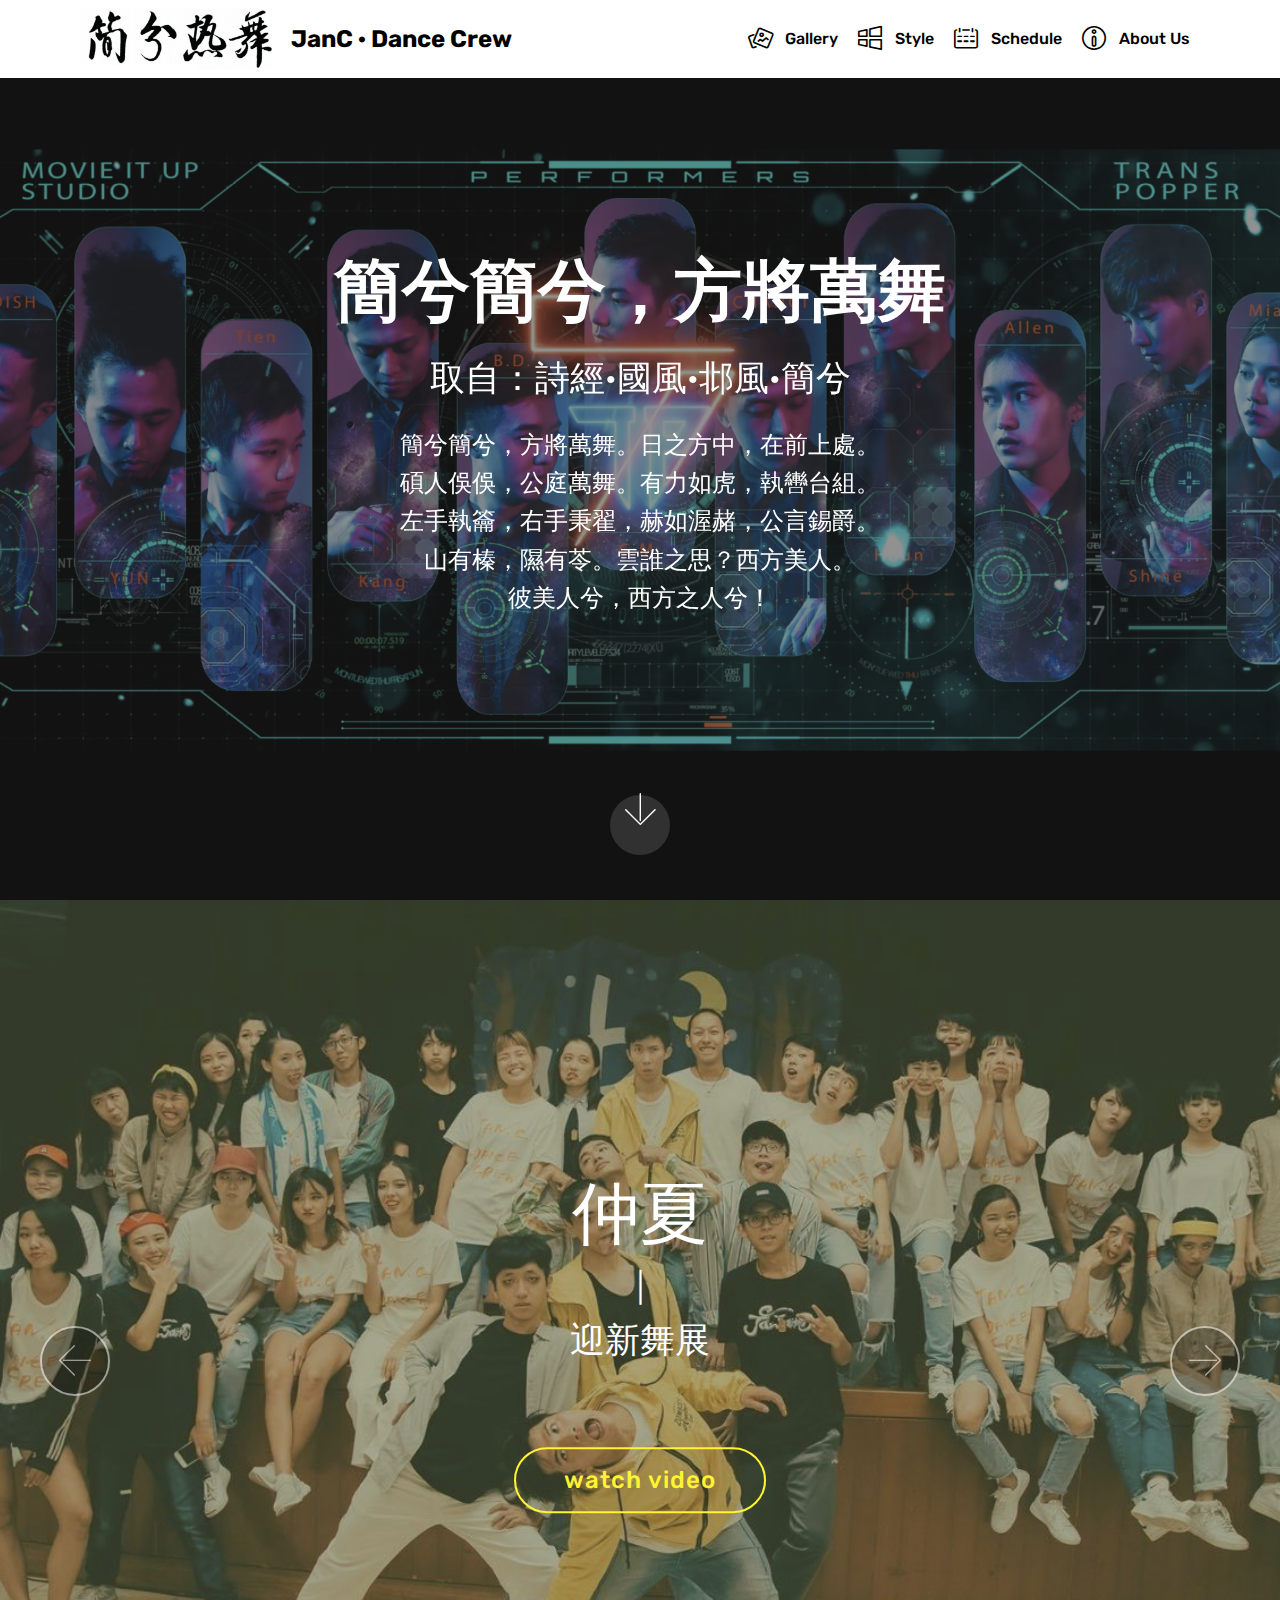
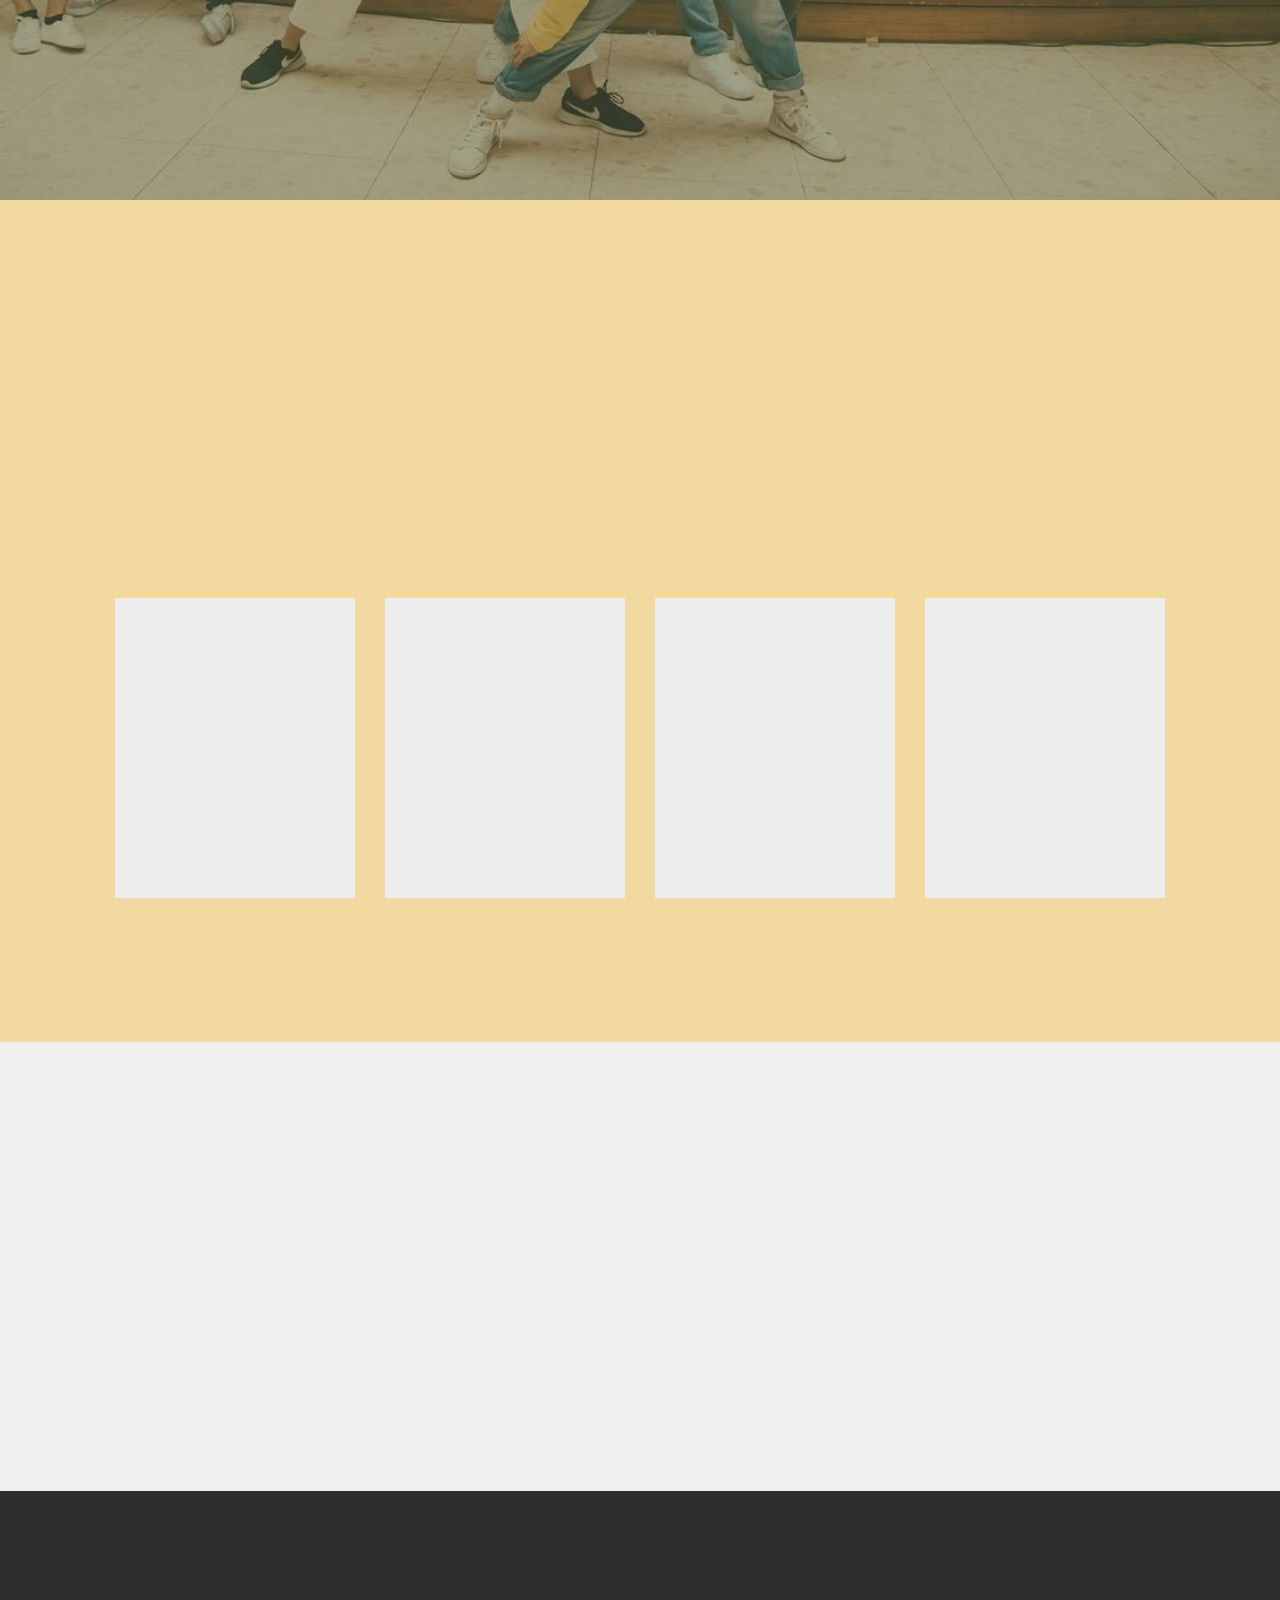
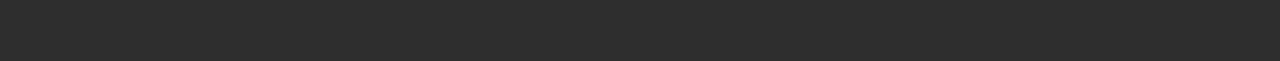
==== commit 477fcafa: "first commit" ====
--- a/index.html
+++ b/index.html
@@ -42,7 +42,7 @@
         <div class="menu-logo">
             <div class="navbar-brand">
                 <span class="navbar-logo">
-                    <a href="#top">
+                    <a href="index.html#header2-i">
                          <img src="assets/images/logo-640x201.png" alt="Jan.C" title="" style="height: 3.9rem;">
                     </a>
                 </span>
@@ -51,13 +51,13 @@
             </div>
         </div>
         <div class="collapse navbar-collapse" id="navbarSupportedContent">
-            <ul class="navbar-nav nav-dropdown nav-right" data-app-modern-menu="true"><li class="nav-item"><a class="nav-link link text-black display-4" href="index.html#slider1-x" aria-expanded="false"><span class="mbrib-image-gallery mbr-iconfont mbr-iconfont-btn"></span>Gallery</a></li><li class="nav-item"><a class="nav-link link text-black display-4" href="index.html#features15-10" aria-expanded="false"><span class="mbrib-windows mbr-iconfont mbr-iconfont-btn"></span>Style</a></li><li class="nav-item"><a class="nav-link link text-black display-4" href="index.html#table1-18" aria-expanded="false"><span class="mbrib-calendar mbr-iconfont mbr-iconfont-btn"></span>Schedule</a></li><li class="nav-item"><a class="nav-link link text-black display-4" href="teachers.html" aria-expanded="false"><span class="mbrib-users mbr-iconfont mbr-iconfont-btn"></span>Teachers</a></li><li class="nav-item"><a class="nav-link link text-black display-4" href="members.html" aria-expanded="false"><span class="mbrib-info mbr-iconfont mbr-iconfont-btn"></span>About Us</a></li></ul>
+            <ul class="navbar-nav nav-dropdown nav-right" data-app-modern-menu="true"><li class="nav-item"><a class="nav-link link text-black display-4" href="index.html#slider1-x" aria-expanded="false"><span class="mbrib-image-gallery mbr-iconfont mbr-iconfont-btn"></span>Gallery</a></li><li class="nav-item"><a class="nav-link link text-black display-4" href="index.html#features15-10" aria-expanded="false"><span class="mbrib-windows mbr-iconfont mbr-iconfont-btn"></span>Style</a></li><li class="nav-item"><a class="nav-link link text-black display-4" href="index.html#table1-18" aria-expanded="false"><span class="mbrib-calendar mbr-iconfont mbr-iconfont-btn"></span>Schedule</a></li><li class="nav-item"><a class="nav-link link text-black display-4" href="members.html" aria-expanded="false" target="_blank"><span class="mbrib-info mbr-iconfont mbr-iconfont-btn"></span>About Us</a></li></ul>
             
         </div>
     </nav>
 </section>
 
-<section class="engine"><a href="https://mobirise.co/g">create your own website for free</a></section><section class="cid-qGSx9UzHxd mbr-fullscreen mbr-parallax-background" id="header2-i">
+<section class="engine"><a href="https://mobirise.co/g">how to create a website for free</a></section><section class="cid-qGSx9UzHxd mbr-fullscreen mbr-parallax-background" id="header2-i">
 
     
 
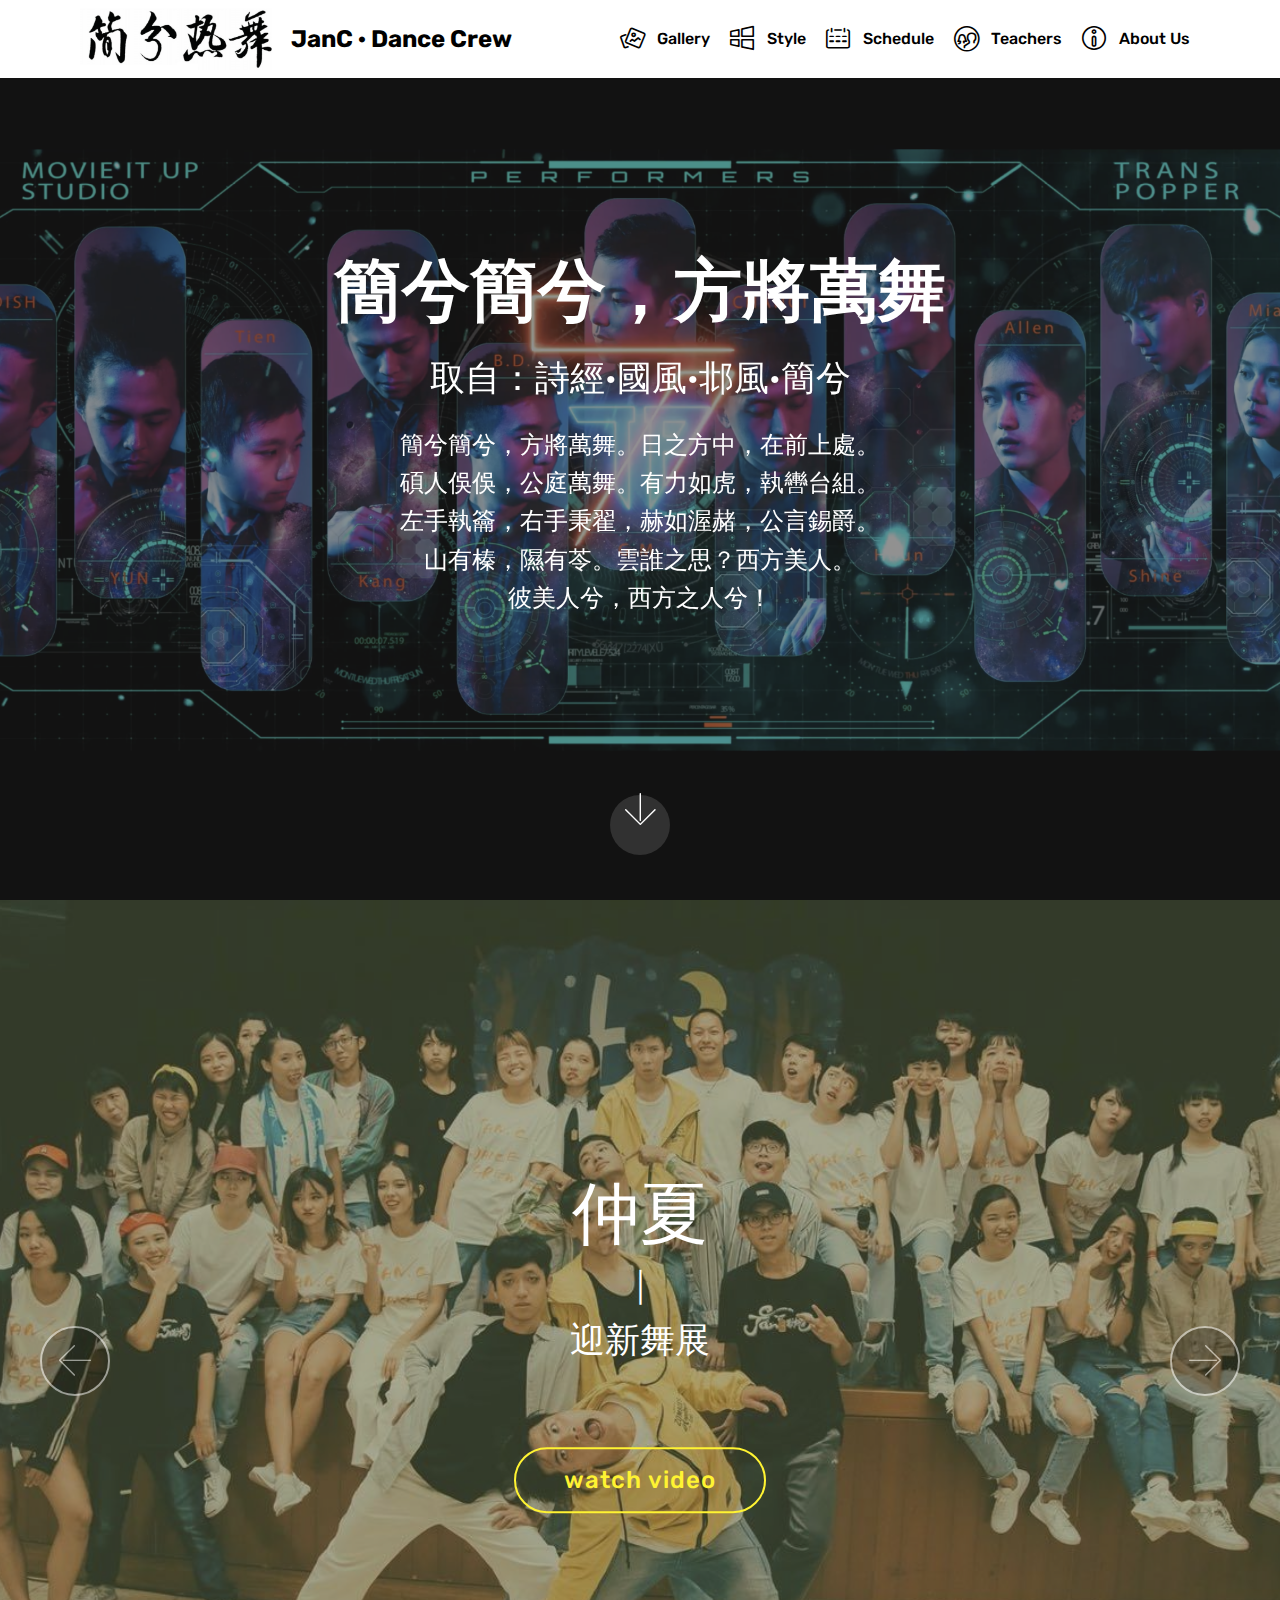
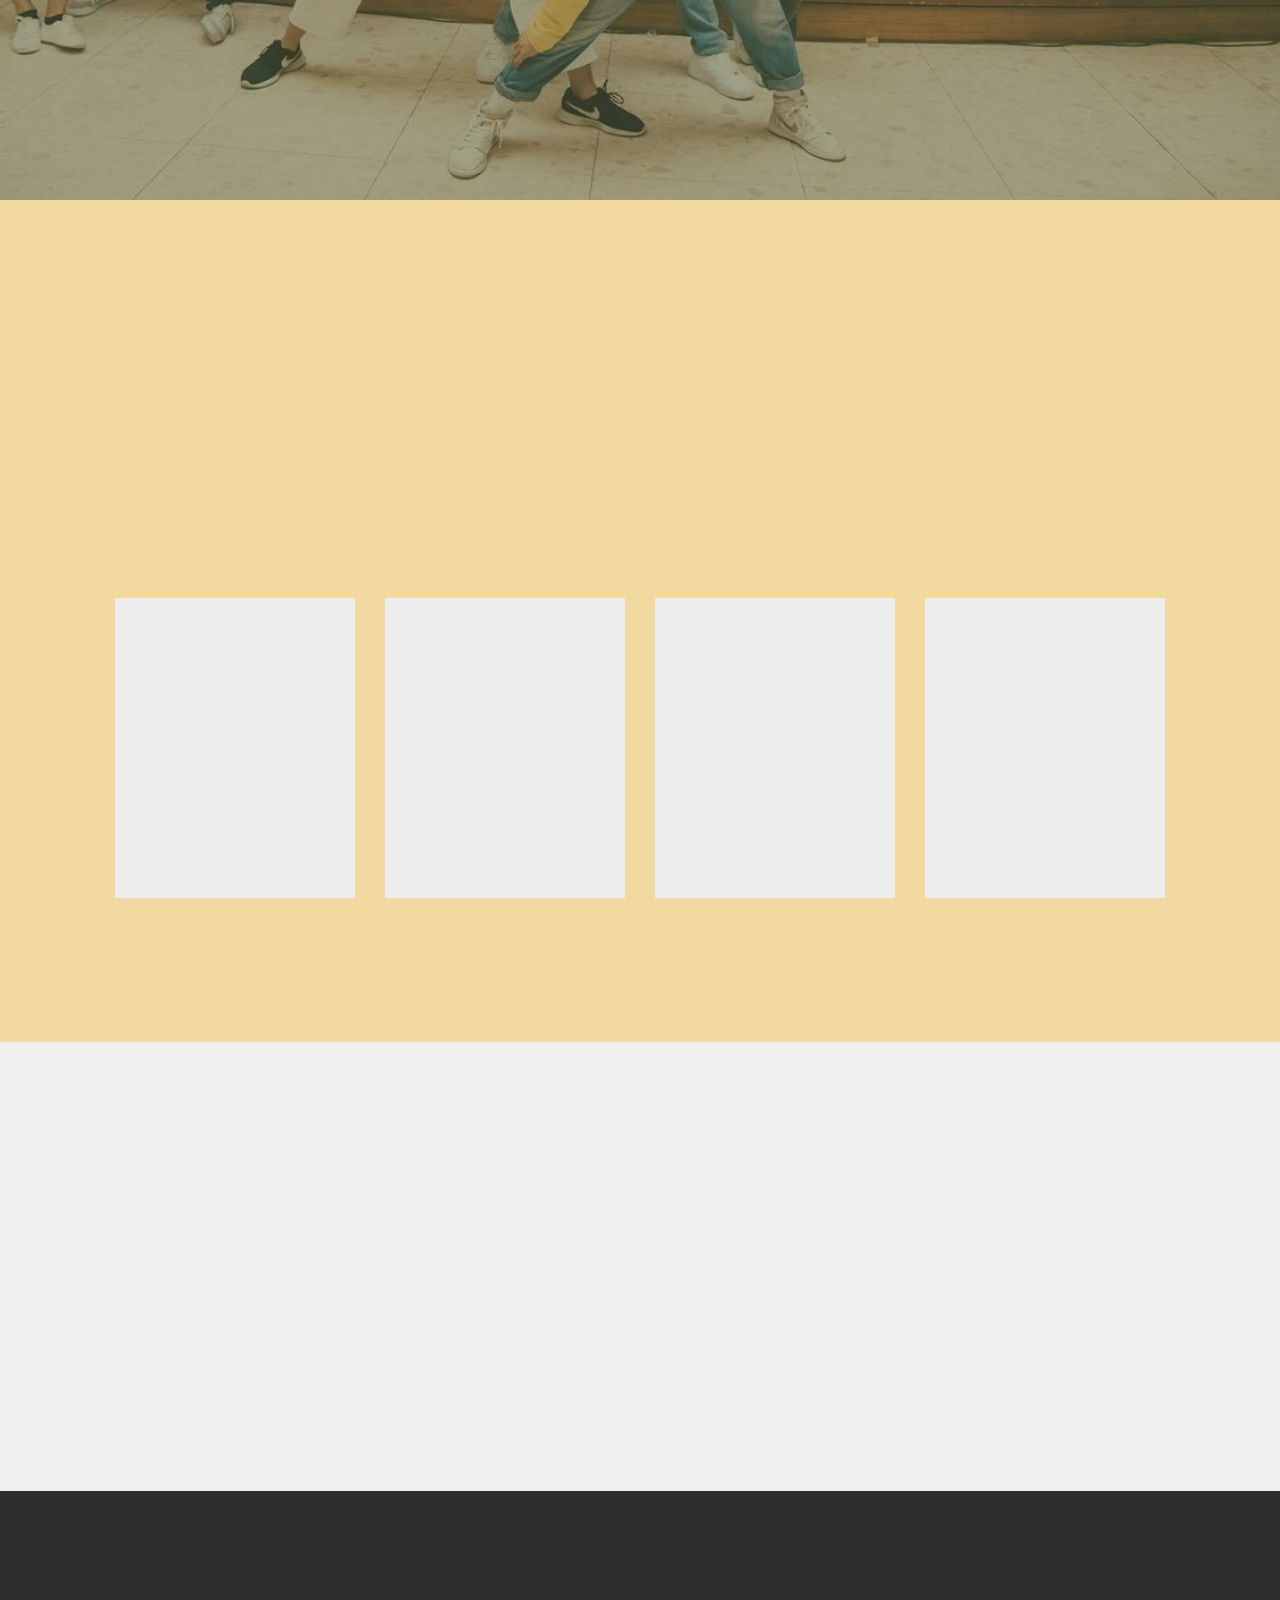
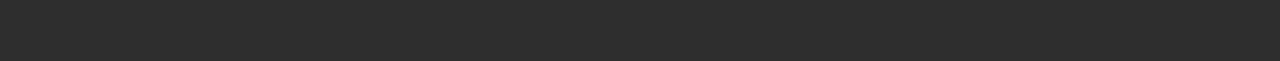
==== commit e467650b: "first commit" ====
--- a/index.html
+++ b/index.html
@@ -51,13 +51,13 @@
             </div>
         </div>
         <div class="collapse navbar-collapse" id="navbarSupportedContent">
-            <ul class="navbar-nav nav-dropdown nav-right" data-app-modern-menu="true"><li class="nav-item"><a class="nav-link link text-black display-4" href="index.html#slider1-x" aria-expanded="false"><span class="mbrib-image-gallery mbr-iconfont mbr-iconfont-btn"></span>Gallery</a></li><li class="nav-item"><a class="nav-link link text-black display-4" href="index.html#features15-10" aria-expanded="false"><span class="mbrib-windows mbr-iconfont mbr-iconfont-btn"></span>Style</a></li><li class="nav-item"><a class="nav-link link text-black display-4" href="index.html#table1-18" aria-expanded="false"><span class="mbrib-calendar mbr-iconfont mbr-iconfont-btn"></span>Schedule</a></li><li class="nav-item"><a class="nav-link link text-black display-4" href="members.html" aria-expanded="false" target="_blank"><span class="mbrib-info mbr-iconfont mbr-iconfont-btn"></span>About Us</a></li></ul>
+            <ul class="navbar-nav nav-dropdown nav-right" data-app-modern-menu="true"><li class="nav-item"><a class="nav-link link text-black display-4" href="index.html#slider1-x" aria-expanded="false"><span class="mbrib-image-gallery mbr-iconfont mbr-iconfont-btn"></span>Gallery</a></li><li class="nav-item"><a class="nav-link link text-black display-4" href="index.html#features15-10" aria-expanded="false"><span class="mbrib-windows mbr-iconfont mbr-iconfont-btn"></span>Style</a></li><li class="nav-item"><a class="nav-link link text-black display-4" href="index.html#table1-18" aria-expanded="false"><span class="mbrib-calendar mbr-iconfont mbr-iconfont-btn"></span>Schedule</a></li><li class="nav-item"><a class="nav-link link text-black display-4" href="teachers.html" aria-expanded="false"><span class="mbrib-users mbr-iconfont mbr-iconfont-btn"></span>Teachers</a></li><li class="nav-item"><a class="nav-link link text-black display-4" href="members.html" aria-expanded="false" target="_blank"><span class="mbrib-info mbr-iconfont mbr-iconfont-btn"></span>About Us</a></li></ul>
             
         </div>
     </nav>
 </section>
 
-<section class="engine"><a href="https://mobirise.co/g">how to create a website for free</a></section><section class="cid-qGSx9UzHxd mbr-fullscreen mbr-parallax-background" id="header2-i">
+<section class="engine"><a href="https://mobirise.co/b">free web page creator</a></section><section class="cid-qGSx9UzHxd mbr-fullscreen mbr-parallax-background" id="header2-i">
 
     
 
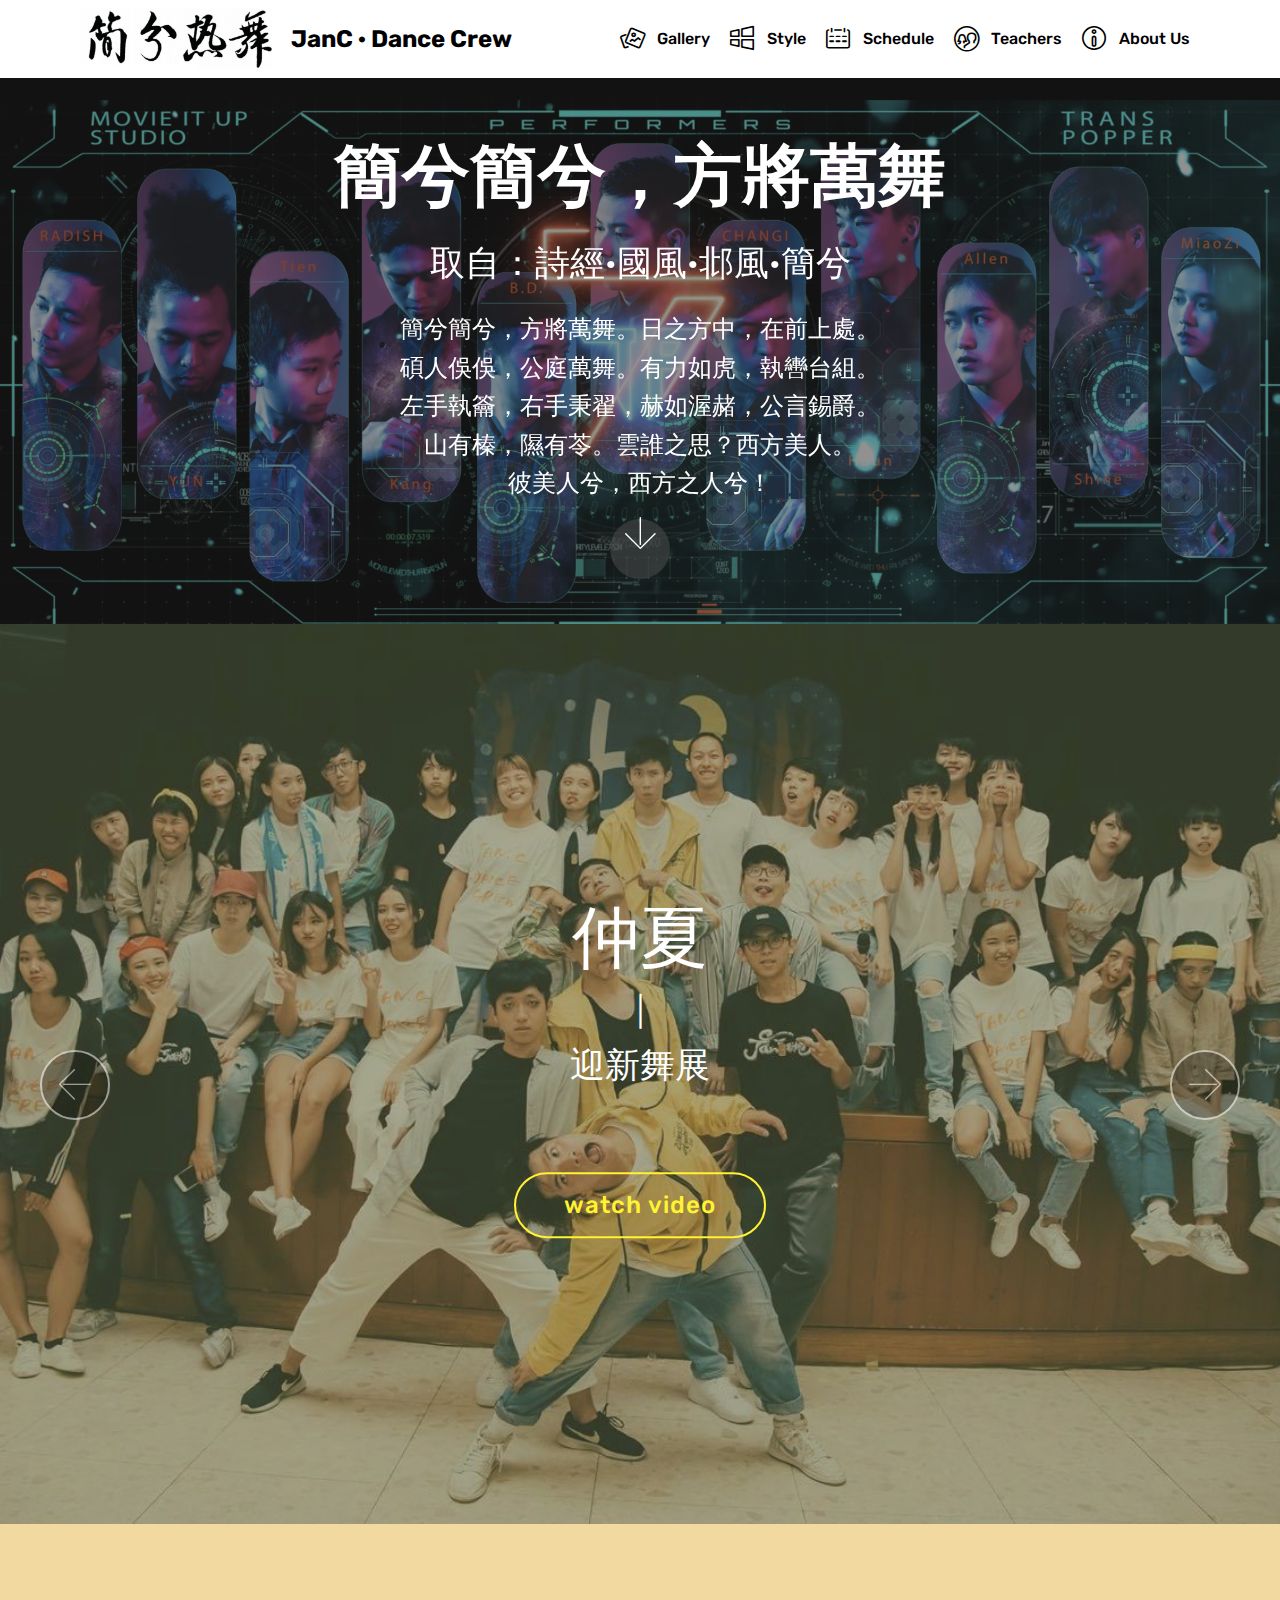
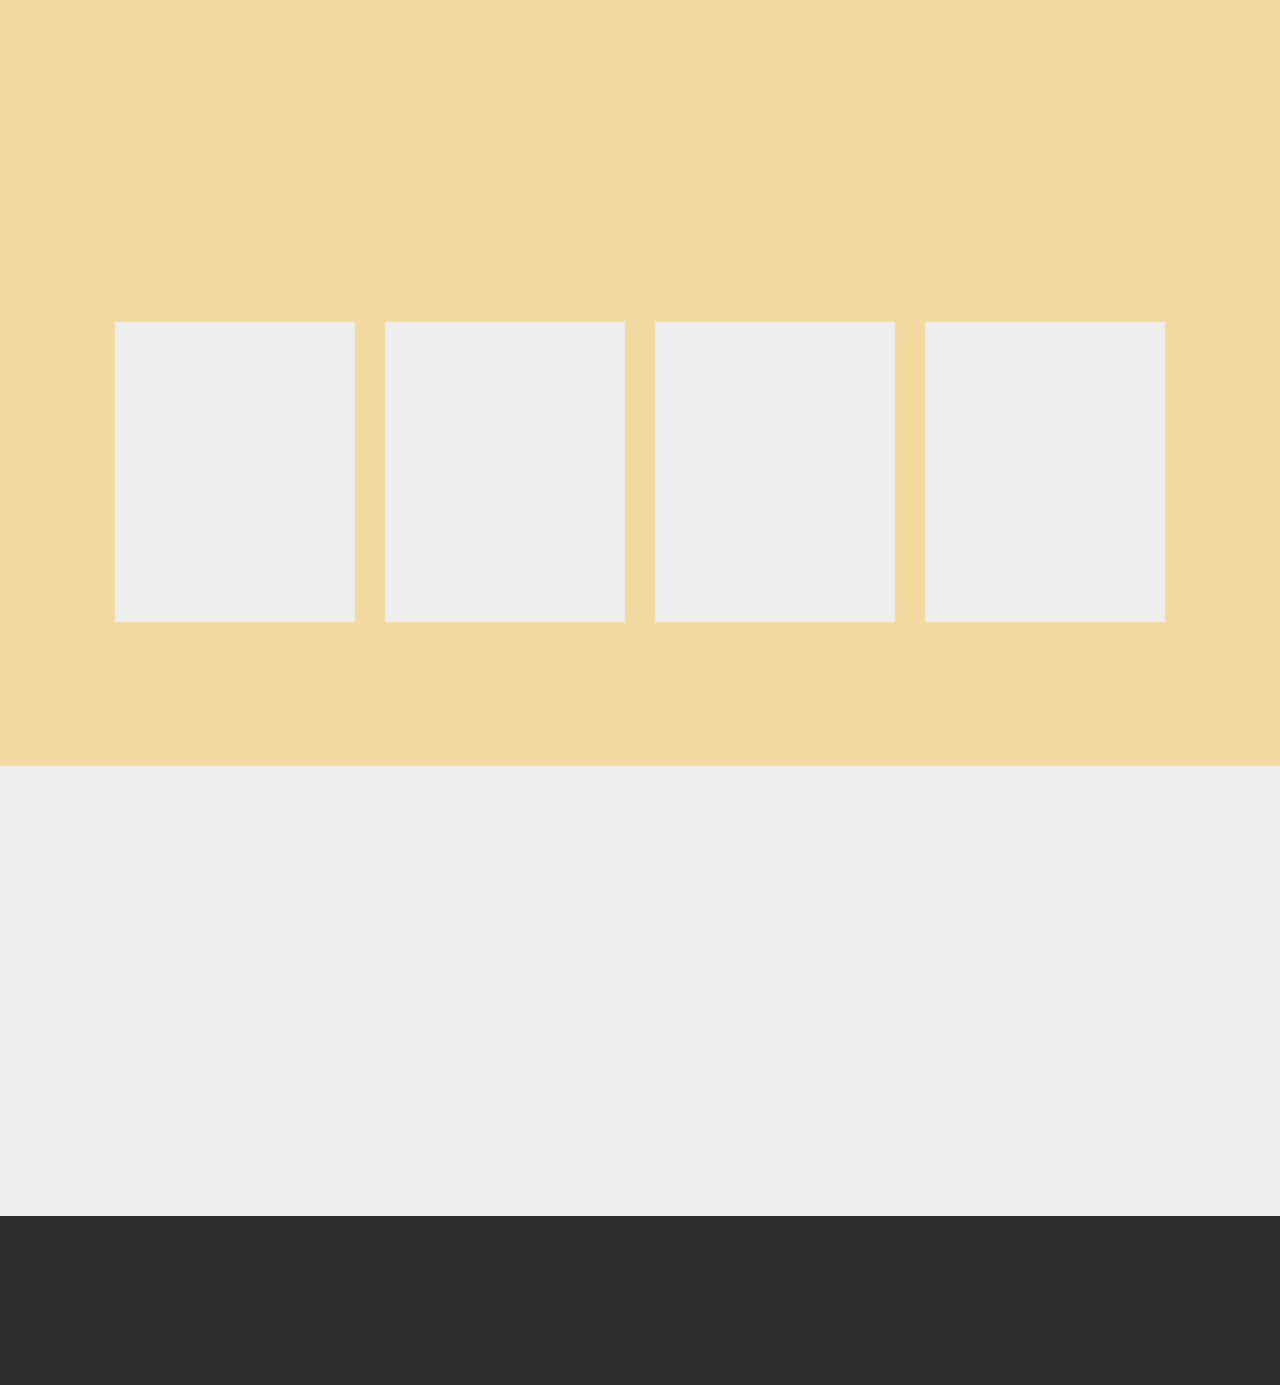
==== commit 3027df0a: "first commit" ====
--- a/index.html
+++ b/index.html
@@ -57,7 +57,7 @@
     </nav>
 </section>
 
-<section class="engine"><a href="https://mobirise.co/b">free web page creator</a></section><section class="cid-qGSx9UzHxd mbr-fullscreen mbr-parallax-background" id="header2-i">
+<section class="engine"><a href="https://mobirise.co/f">free bootstrap builder</a></section><section class="cid-qGSx9UzHxd mbr-parallax-background" id="header2-i">
 
     
 
--- a/assets/mobirise/css/mbr-additional.css
+++ b/assets/mobirise/css/mbr-additional.css
@@ -1753,6 +1753,8 @@
   color: #c1c1c1 !important;
 }
 .cid-qGSx9UzHxd {
+  padding-top: 135px;
+  padding-bottom: 90px;
   background-image: url("../../../assets/images/-2018-01-16-4.48.45-2000x1250.png");
 }
 .cid-qGSXh6cjdu .modal-body .close {
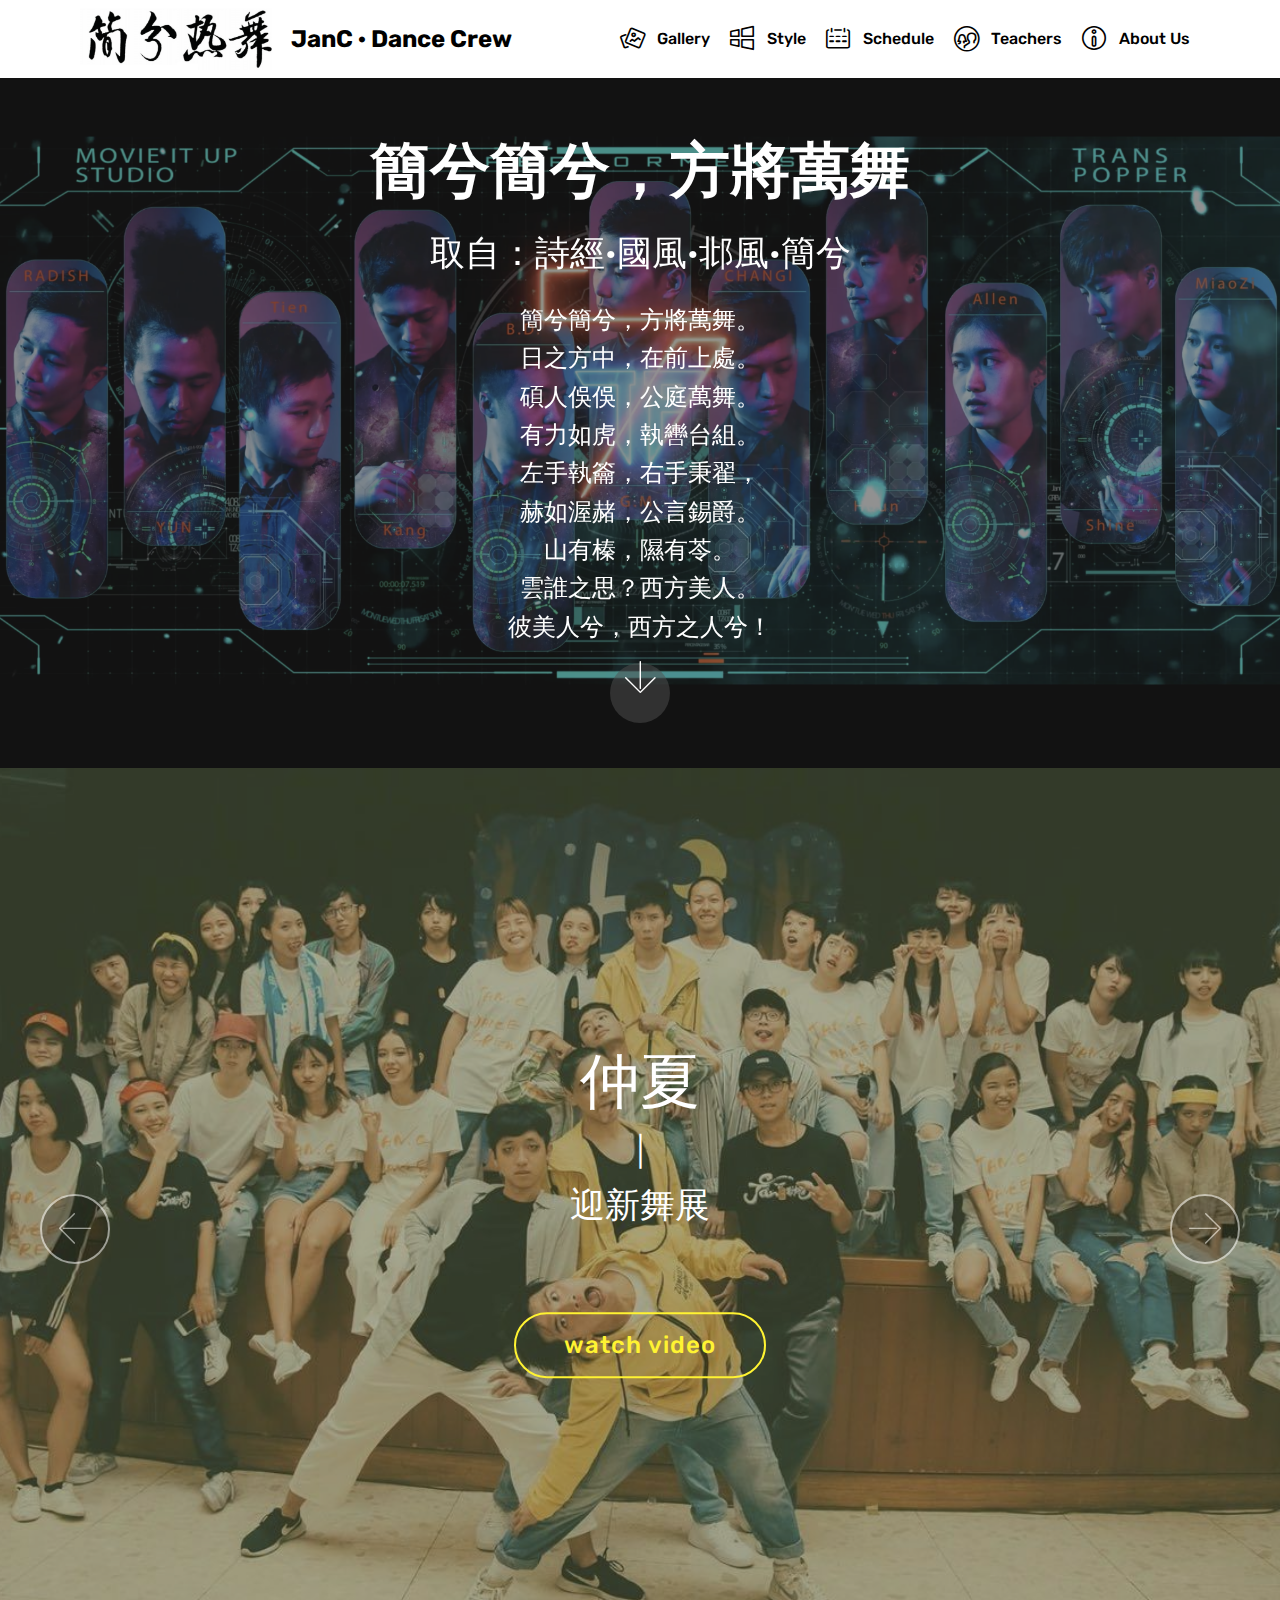
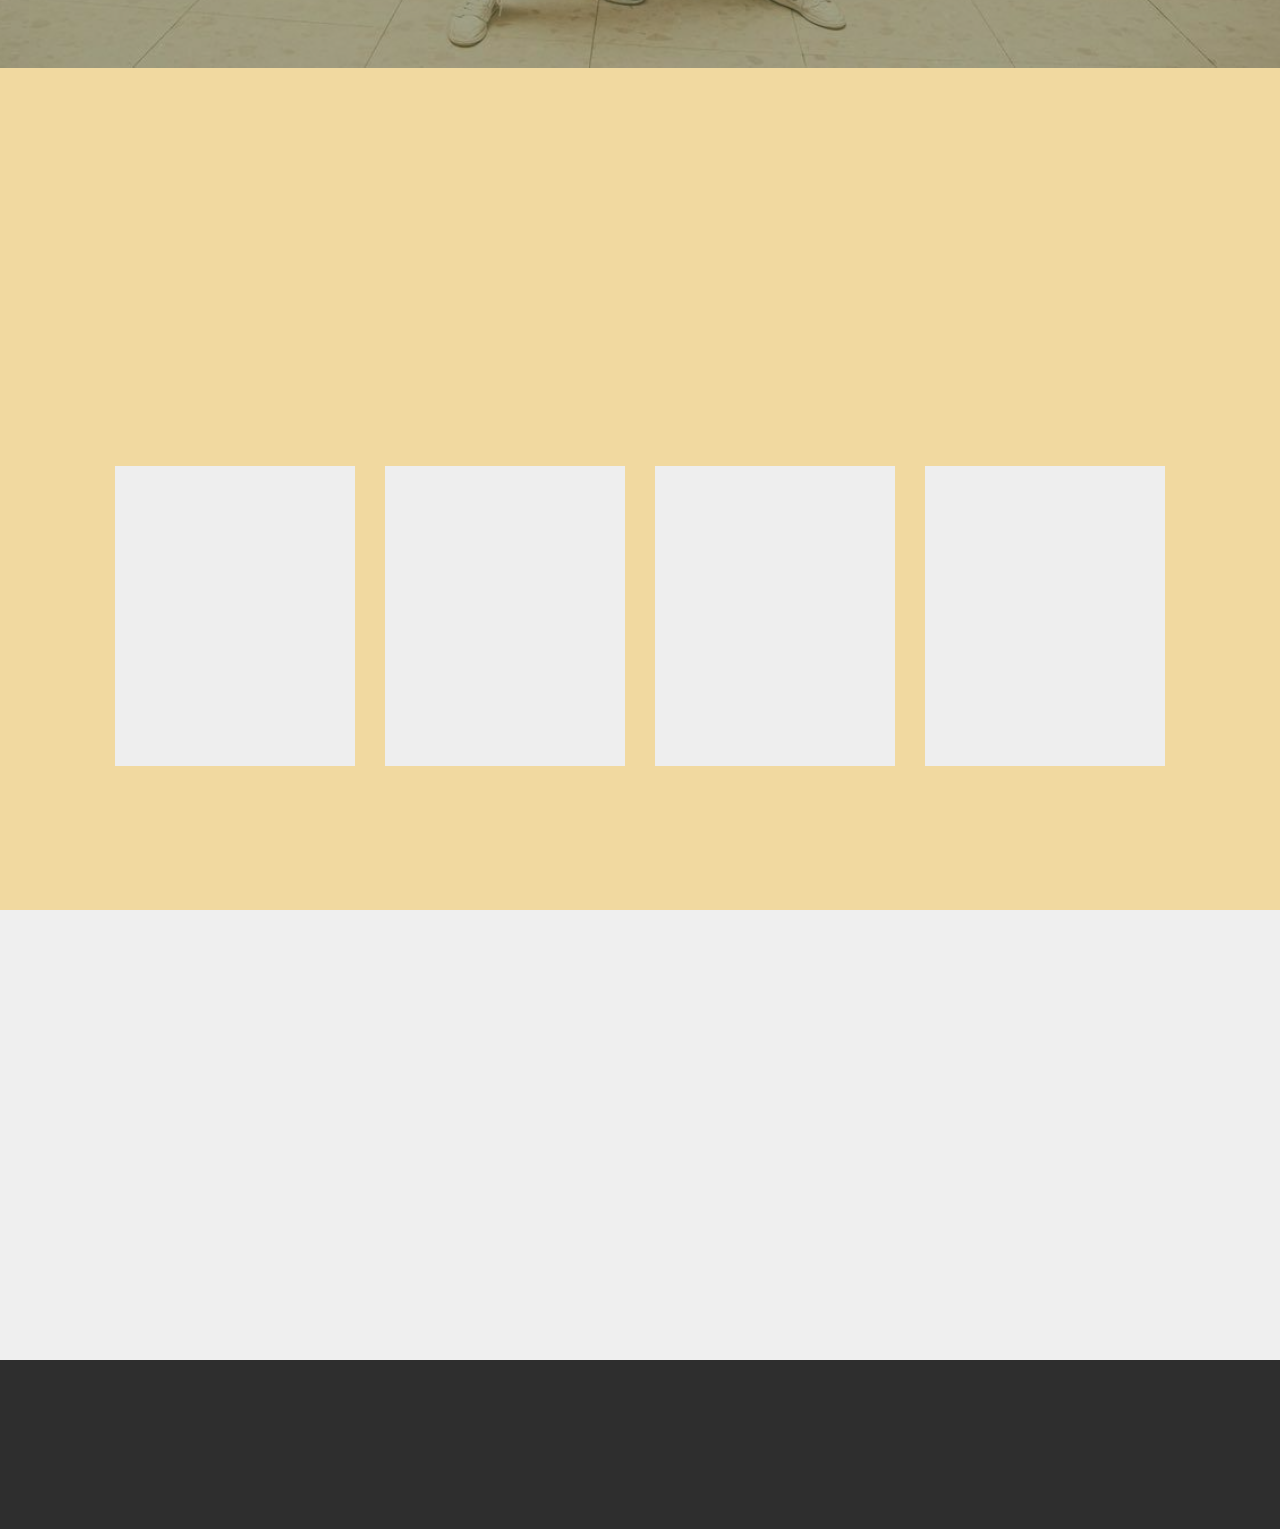
==== commit da315218: "first commit" ====
--- a/index.html
+++ b/index.html
@@ -57,7 +57,7 @@
     </nav>
 </section>
 
-<section class="engine"><a href="https://mobirise.co/f">free bootstrap builder</a></section><section class="cid-qGSx9UzHxd mbr-parallax-background" id="header2-i">
+<section class="engine"><a href="https://mobirise.co/e">website development software</a></section><section class="cid-qGSx9UzHxd mbr-parallax-background" id="header2-i">
 
     
 
@@ -71,7 +71,7 @@
                 <h3 class="mbr-section-subtitle align-center mbr-light pb-3 mbr-fonts-style display-2">
                     取自：詩經·國風·邶風·簡兮
                 </h3>
-                <p class="mbr-text pb-3 mbr-fonts-style display-5">簡兮簡兮，方將萬舞。日之方中，在前上處。<br>碩人俁俁，公庭萬舞。有力如虎，執轡台組。<br>左手執籥，右手秉翟，赫如渥赭，公言錫爵。<br>山有榛，隰有苓。雲誰之思？西方美人。<br>彼美人兮，西方之人兮！<br></p>
+                <p class="mbr-text pb-3 mbr-fonts-style display-5">簡兮簡兮，方將萬舞。<br>日之方中，在前上處。<br>碩人俁俁，公庭萬舞。<br>有力如虎，執轡台組。<br>左手執籥，右手秉翟，<br>赫如渥赭，公言錫爵。<br>山有榛，隰有苓。<br>雲誰之思？西方美人。<br>彼美人兮，西方之人兮！<br></p>
                 
             </div>
         </div>
--- a/assets/mobirise/css/mbr-additional.css
+++ b/assets/mobirise/css/mbr-additional.css
@@ -21,10 +21,10 @@
 }
 .display-1 {
   font-family: 'Rubik', sans-serif;
-  font-size: 4.25rem;
+  font-size: 3.75rem;
 }
 .display-1 > .mbr-iconfont {
-  font-size: 6.8rem;
+  font-size: 6rem;
 }
 .display-2 {
   font-family: 'Rubik', sans-serif;
@@ -61,9 +61,9 @@
 /* 0.65 - min scale variable, may vary */
 @media (max-width: 768px) {
   .display-1 {
-    font-size: 3.4rem;
-    font-size: calc( 2.1374999999999997rem + (4.25 - 2.1374999999999997) * ((100vw - 20rem) / (48 - 20)));
-    line-height: calc( 1.4 * (2.1374999999999997rem + (4.25 - 2.1374999999999997) * ((100vw - 20rem) / (48 - 20))));
+    font-size: 3rem;
+    font-size: calc( 1.9625rem + (3.75 - 1.9625) * ((100vw - 20rem) / (48 - 20)));
+    line-height: calc( 1.4 * (1.9625rem + (3.75 - 1.9625) * ((100vw - 20rem) / (48 - 20))));
   }
   .display-2 {
     font-size: 1.76rem;
